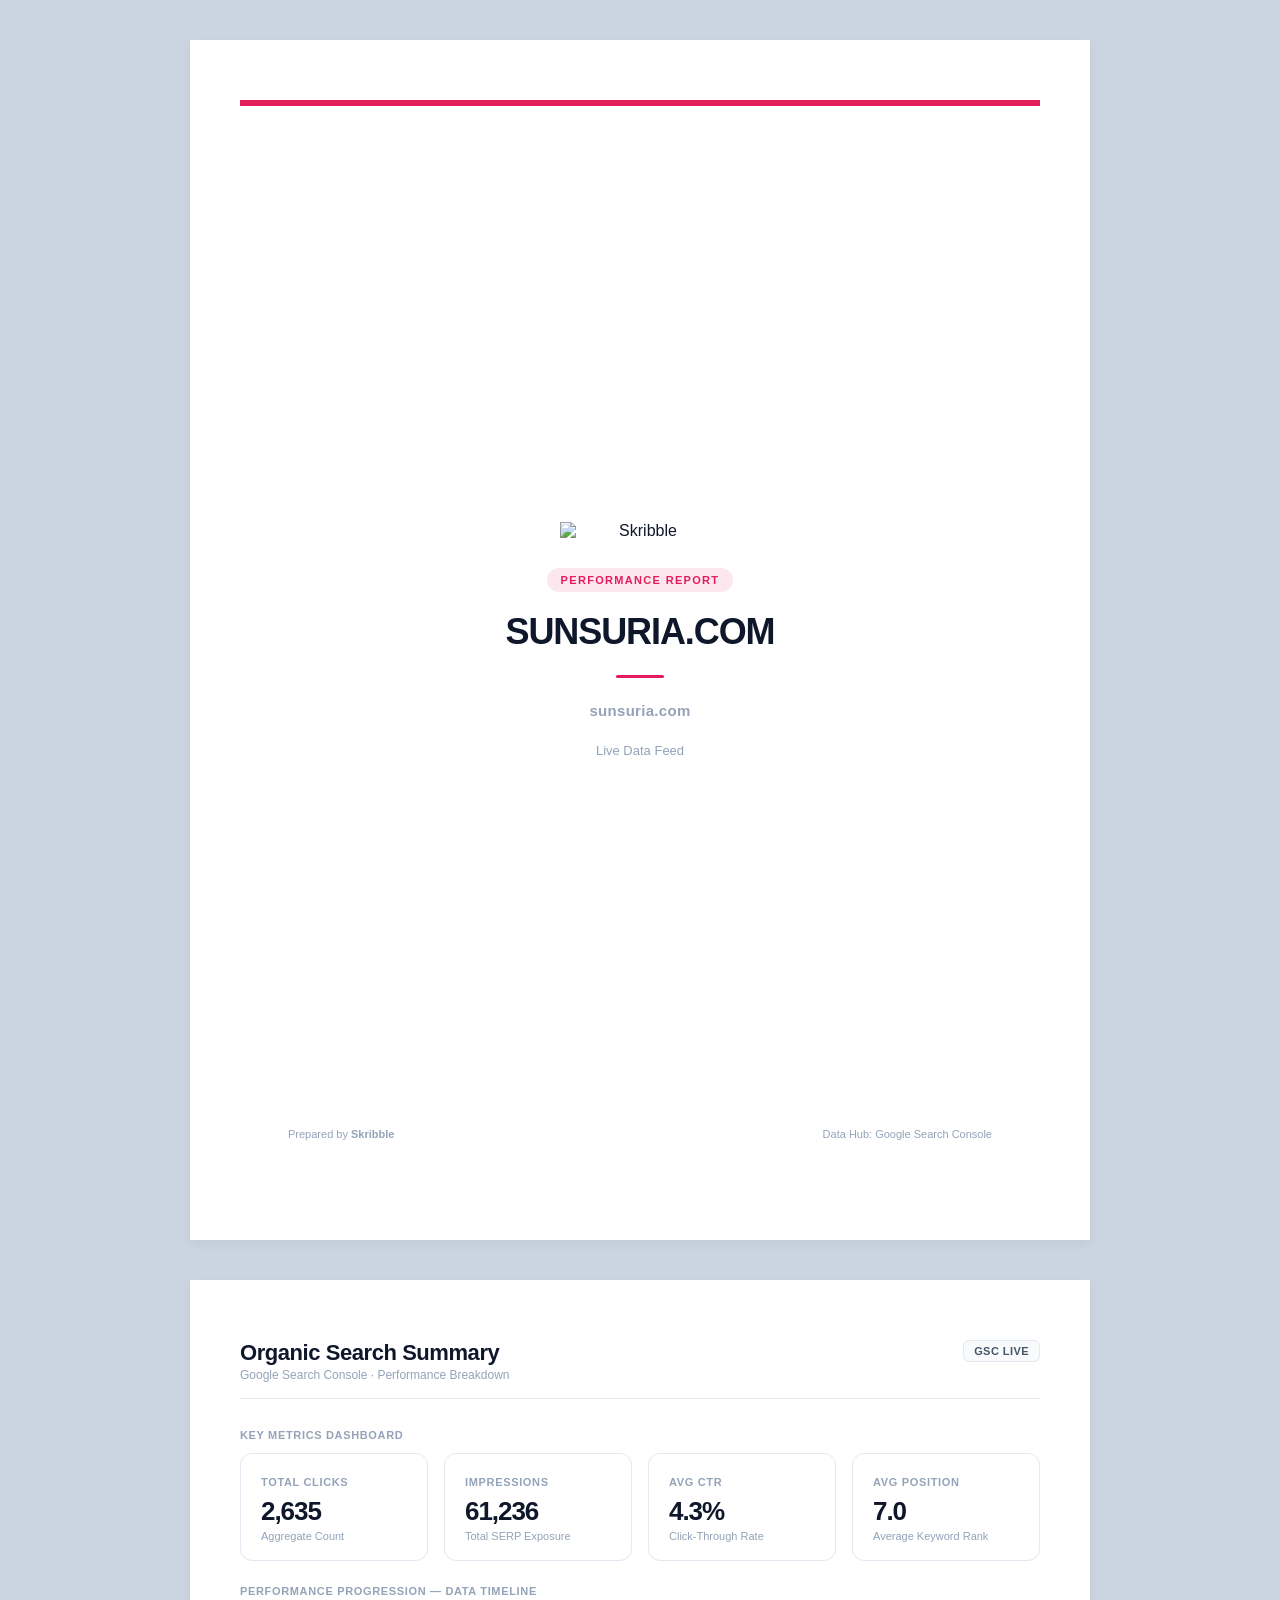
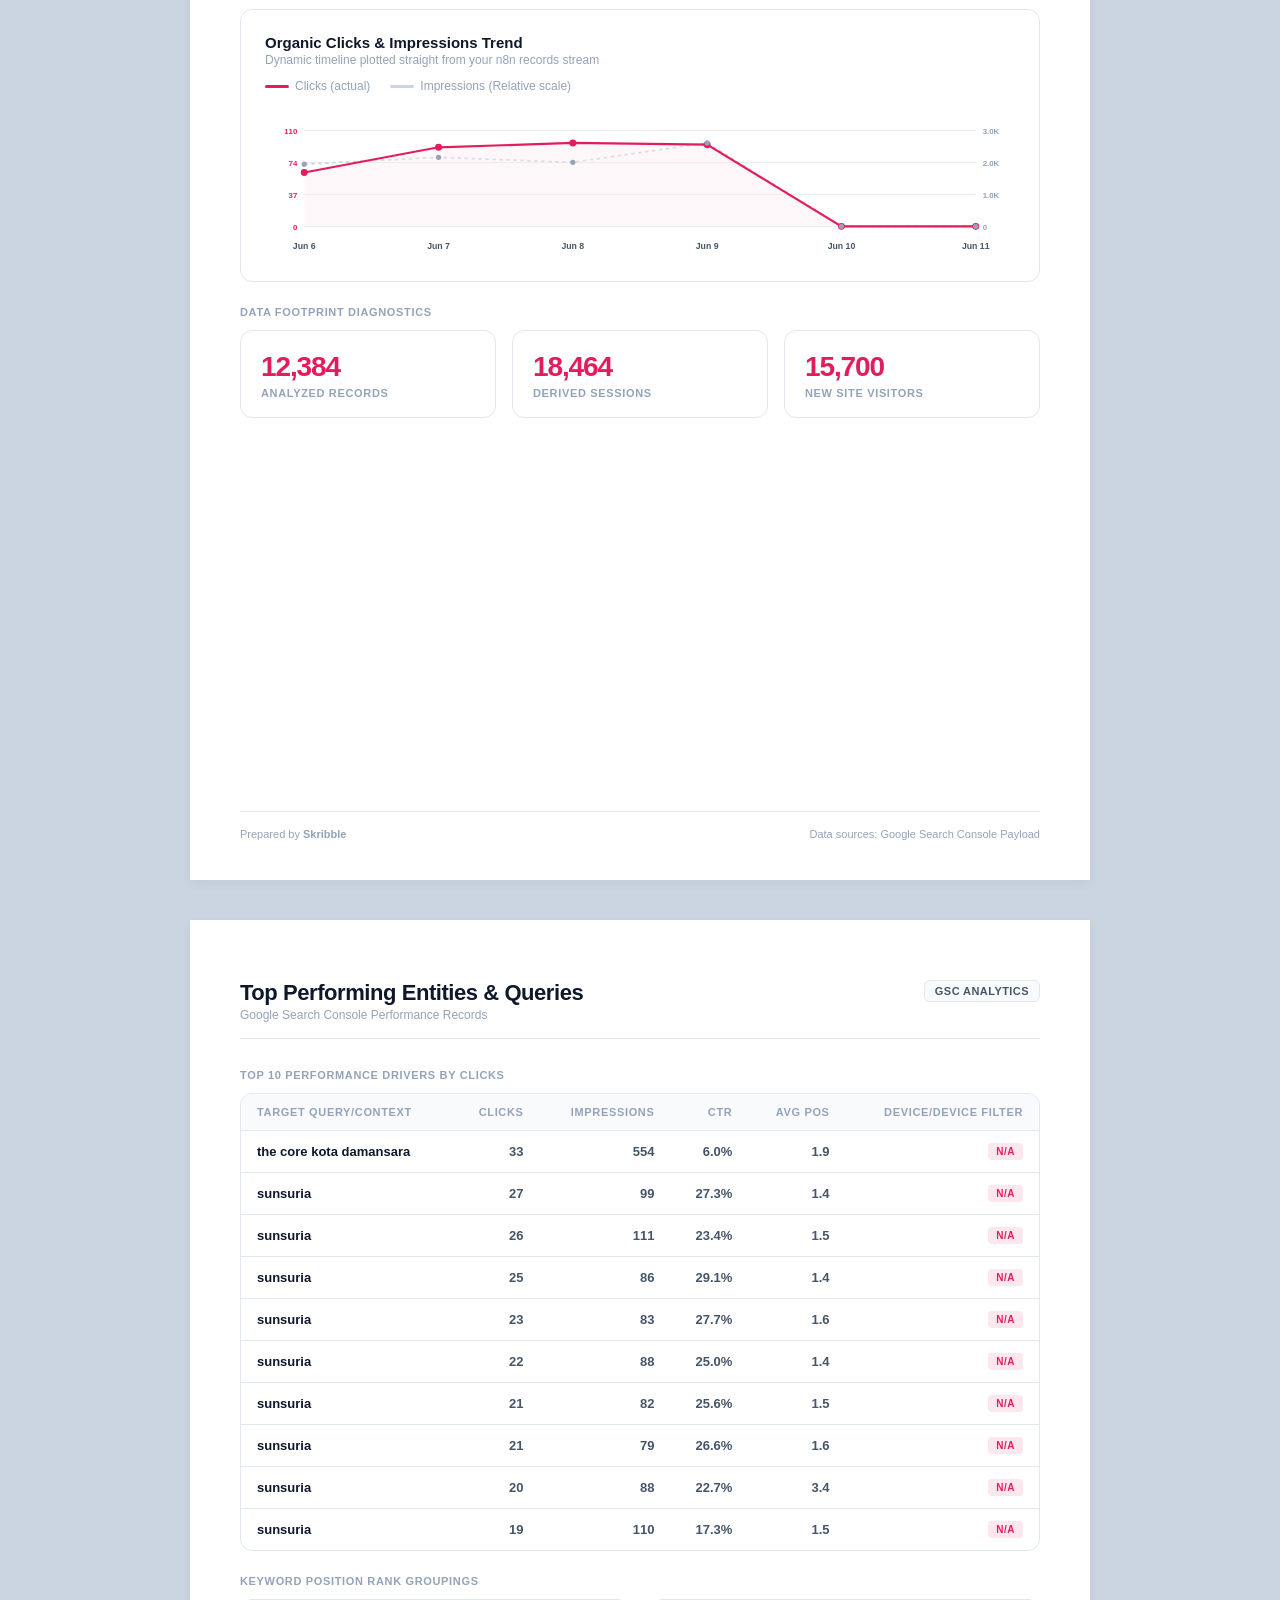
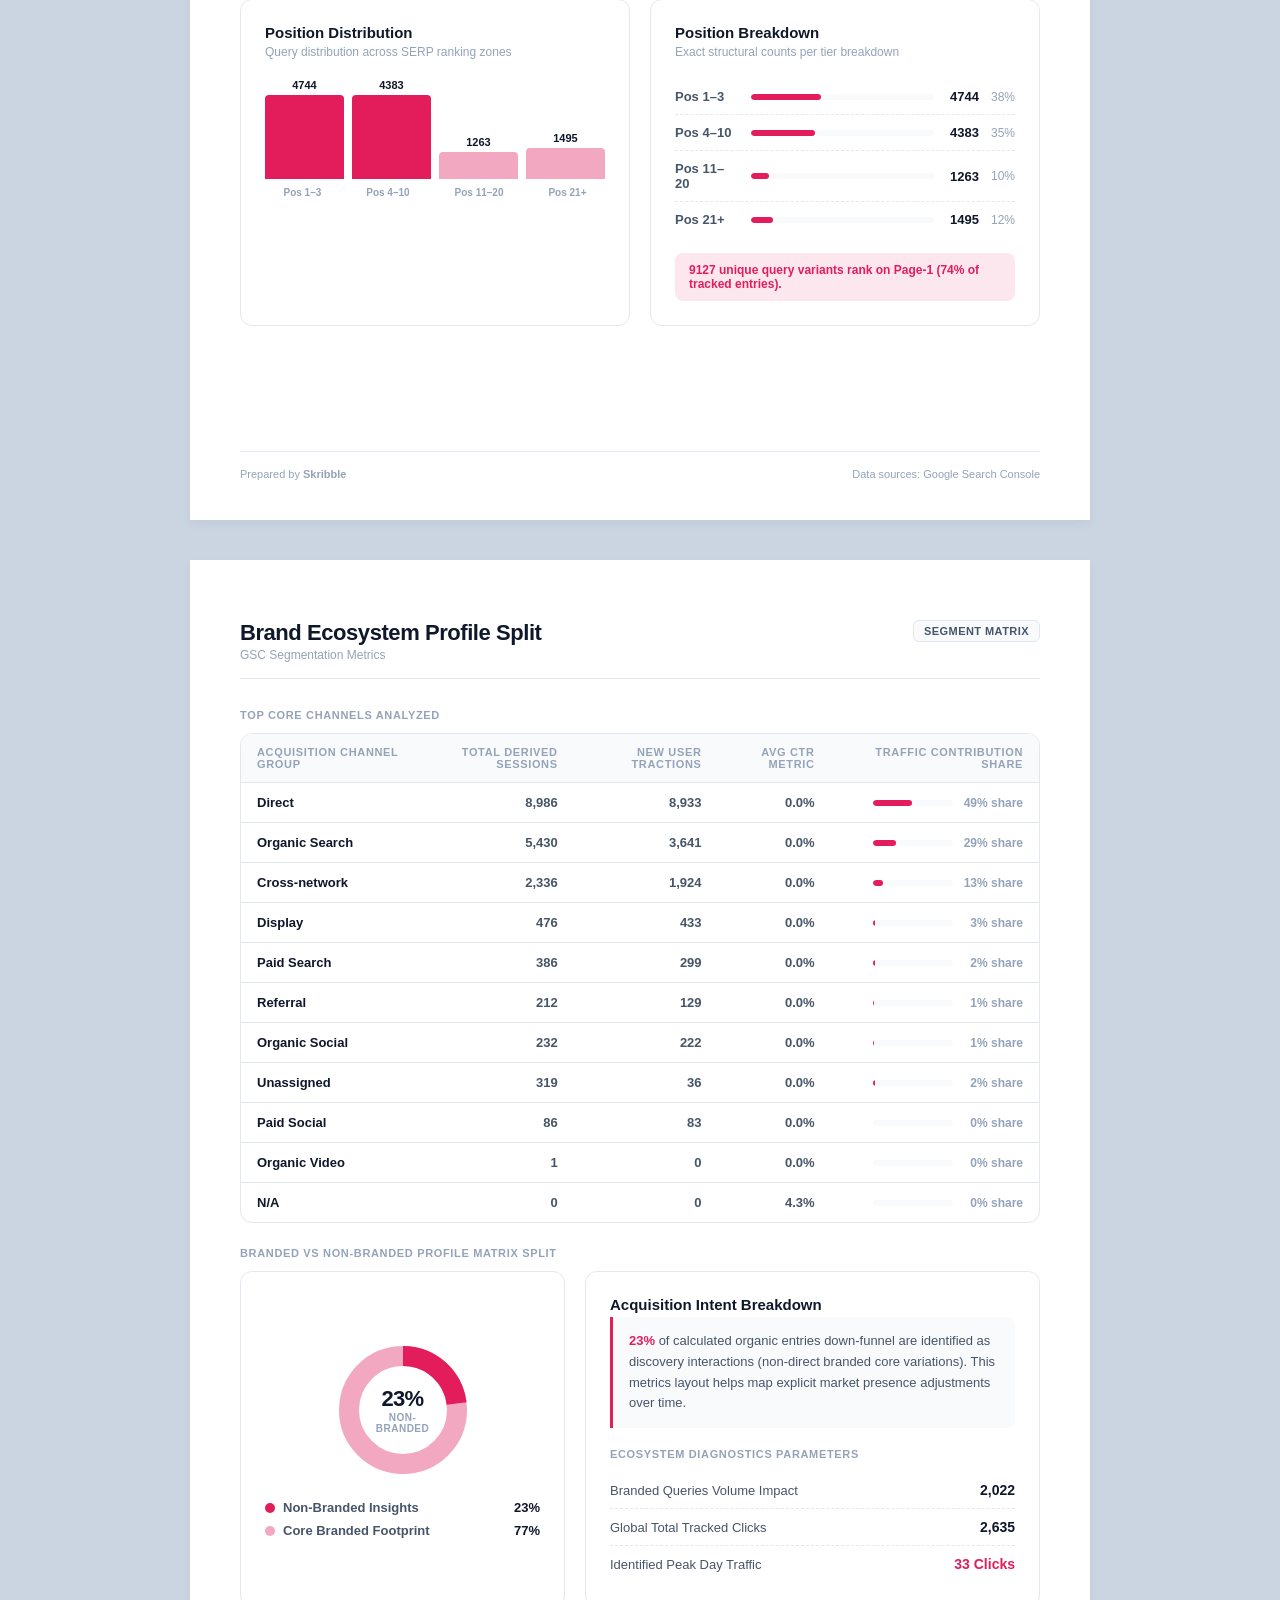
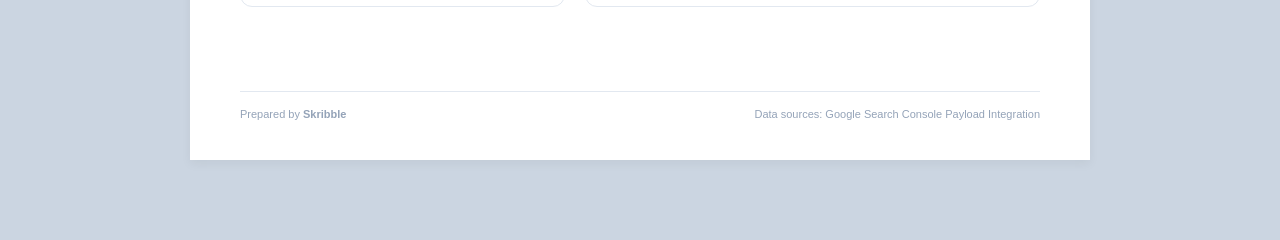
==== index.html @ aca3bcad "chore: rename report.html to index.html for clean URL routing" ====
<!DOCTYPE html>
<html lang="en">
<head>
  <meta charset="UTF-8">
  <meta name="viewport" content="width=device-width, initial-scale=1.0">
  <title>Monthly SEO Report</title>
  <link rel="stylesheet" href="./style.css">
</head>
<body>

  <div class="pdf-page">
    <div class="cover">
      <div class="cover-inner">
        <img src="https://skribble.me/imgs/skrible-logo.svg?v=163c7fda30f1" class="cover-logo" alt="Skribble">
        <div class="cover-eyebrow">Performance Report</div>
        <div class="cover-title" id="cover-client">LOADING...</div>
        <div class="cover-divider"></div>
        <div class="cover-domain" id="cover-domain">sunsuria.com</div>
        <div class="cover-period" id="cover-period">Live Data Feed</div>
      </div>
      <div class="cover-footer">
        <span>Prepared by <strong>Skribble</strong></span>
        <span>Data Hub: Google Search Console</span>
      </div>
    </div>
  </div>

  <div class="pdf-page report-page">
    <div class="page-header">
      <div class="page-header-left">
        <h2>Organic Search Summary</h2>
        <p>Google Search Console · Performance Breakdown</p>
      </div>
      <div class="page-header-right">
        <div class="source-badge">GSC Live</div>
      </div>
    </div>

    <div class="section-label">Key Metrics Dashboard</div>

    <div class="kpi-row">
      <div class="kpi-card">
        <div class="kpi-label">Total Clicks</div>
        <div class="kpi-val" id="kpi-clicks">0</div>
        <div class="kpi-sub">Aggregate Count</div>
      </div>
      <div class="kpi-card">
        <div class="kpi-label">Impressions</div>
        <div class="kpi-val" id="kpi-impressions">0</div>
        <div class="kpi-sub">Total SERP Exposure</div>
      </div>
      <div class="kpi-card">
        <div class="kpi-label">Avg CTR</div>
        <div class="kpi-val" id="kpi-ctr">0%</div>
        <div class="kpi-sub">Click-Through Rate</div>
      </div>
      <div class="kpi-card">
        <div class="kpi-label">Avg Position</div>
        <div class="kpi-val" id="kpi-pos">0</div>
        <div class="kpi-sub">Average Keyword Rank</div>
      </div>
    </div>

    <div class="section-label">Performance Progression — Data Timeline</div>
    <div class="chart-card">
      <div class="chart-card-header">
        <h3>Organic Clicks &amp; Impressions Trend</h3>
        <p>Dynamic timeline plotted straight from your n8n records stream</p>
        <div class="chart-legend">
          <div class="legend-item"><div class="legend-dot" style="background: var(--crimson);"></div>Clicks (actual)</div>
          <div class="legend-item"><div class="legend-dot" style="background: #cbd5e1;"></div>Impressions (Relative scale)</div>
        </div>
      </div>
      <svg id="trend-chart" class="svg-chart" viewBox="0 0 860 160" xmlns="http://www.w3.org/2000/svg"></svg>
    </div>

    <div class="section-label">Data Footprint Diagnostics</div>
    <div class="visibility-row">
      <div class="vis-card">
        <div class="vis-val" id="vis-keywords">0</div>
        <div class="vis-label">Analyzed Records</div>
      </div>
      <div class="vis-card">
        <div class="vis-val" id="vis-traffic">0</div>
        <div class="vis-label">Derived Sessions</div>
      </div>
      <div class="vis-card">
        <div class="vis-val" id="vis-value">0</div>
        <div class="vis-label">New Site Visitors</div>
      </div>
    </div>

    <div class="page-footer">
      <span>Prepared by <a href="#">Skribble</a></span>
      <span>Data sources: Google Search Console Payload</span>
    </div>
  </div>

  <div class="pdf-page report-page">
    <div class="page-header">
      <div class="page-header-left">
        <h2>Top Performing Entities &amp; Queries</h2>
        <p>Google Search Console Performance Records</p>
      </div>
      <div class="page-header-right">
        <div class="source-badge">GSC Analytics</div>
      </div>
    </div>

    <div class="section-label">Top 10 Performance Drivers by Clicks</div>
    <div class="kw-table-wrap">
      <table class="kw-table" id="kw-table">
        <thead>
          <tr>
            <th>Target Query/Context</th>
            <th>Clicks</th>
            <th>Impressions</th>
            <th>CTR</th>
            <th>Avg Pos</th>
            <th>Device/Device Filter</th>
          </tr>
        </thead>
        <tbody id="kw-tbody">
          </tbody>
      </table>
    </div>

    <div class="section-label">Keyword Position Rank Groupings</div>
    <div class="pos-grid">
      <div class="pos-chart-card">
        <h3>Position Distribution</h3>
        <p>Query distribution across SERP ranking zones</p>
        <div class="bar-chart" id="pos-bar-chart"></div>
        <div style="display: flex; gap: 8px; justify-content: space-around; font-size: 10px; color: var(--muted); font-weight: 600;">
          <span>Pos 1–3</span><span>Pos 4–10</span><span>Pos 11–20</span><span>Pos 21+</span>
        </div>
      </div>
      <div class="pos-chart-card">
        <h3>Position Breakdown</h3>
        <p>Exact structural counts per tier breakdown</p>
        <div class="breakdown-list" id="pos-breakdown"></div>
        <div class="top10-note" id="top10-note">0 queries ranking within active target buckets</div>
      </div>
    </div>

    <div class="page-footer">
      <span>Prepared by <a href="#">Skribble</a></span>
      <span>Data sources: Google Search Console</span>
    </div>
  </div>

  <div class="pdf-page report-page">
    <div class="page-header">
      <div class="page-header-left">
        <h2>Brand Ecosystem Profile Split</h2>
        <p>GSC Segmentation Metrics</p>
      </div>
      <div class="page-header-right">
        <div class="source-badge">Segment Matrix</div>
      </div>
    </div>

    <div class="section-label">Top Core Channels Analyzed</div>
    <div class="comp-table-wrap">
      <table class="comp-table" id="comp-table">
        <thead>
          <tr>
            <th>Acquisition Channel Group</th>
            <th>Total Derived Sessions</th>
            <th>New User Tractions</th>
            <th>Avg CTR Metric</th>
            <th style="text-align: right;">Traffic Contribution Share</th>
          </tr>
        </thead>
        <tbody id="comp-tbody">
          </tbody>
      </table>
    </div>

    <div class="section-label">Branded vs Non-Branded Profile Matrix Split</div>
    <div class="brand-grid">
      <div class="donut-card">
        <div class="donut-wrap">
          <svg viewBox="0 0 140 140" xmlns="http://www.w3.org/2000/svg" id="donut-svg"></svg>
          <div class="donut-center">
            <div class="donut-center-val" id="donut-nonbrand-pct">0%</div>
            <div class="donut-center-lbl">Non-Branded</div>
          </div>
        </div>
        <div class="donut-legend">
          <div class="dl-item">
            <div class="dl-dot" style="background: var(--crimson);"></div>
            <span class="dl-name">Non-Branded Insights</span>
            <span class="dl-pct" id="dl-nonbrand">0%</span>
          </div>
          <div class="dl-item">
            <div class="dl-dot" style="background: #f1a8c0;"></div>
            <span class="dl-name">Core Branded Footprint</span>
            <span class="dl-pct" id="dl-brand">0%</span>
          </div>
        </div>
      </div>

      <div class="brand-detail-card">
        <h3>Acquisition Intent Breakdown</h3>
        <div class="insight-box">
          <strong id="insight-pct">0%</strong> of calculated organic entries down-funnel are identified as discovery interactions (non-direct branded core variations). This metrics layout helps map explicit market presence adjustments over time.
        </div>
        <div class="section-label" style="margin-top: 0;">Ecosystem Diagnostics Parameters</div>
        <div class="brand-metric-list">
          <div class="bml-row">
            <span class="bml-label">Branded Queries Volume Impact</span>
            <span class="bml-val" id="branded-clicks">0</span>
          </div>
          <div class="bml-row">
            <span class="bml-label">Global Total Tracked Clicks</span>
            <span class="bml-val" id="total-organic">0</span>
          </div>
          <div class="bml-row">
            <span class="bml-label">Identified Peak Day Traffic</span>
            <span class="bml-val crimson" id="top-branded-query">0</span>
          </div>
        </div>
      </div>
    </div>

    <div class="page-footer">
      <span>Prepared by <a href="#">Skribble</a></span>
      <span>Data sources: Google Search Console Payload Integration</span>
    </div>
  </div>

  <script>
    async function initDashboard() {
    try {
        const response = await fetch(`./data.json?cachebust=${new Date().getTime()}`);
        if (!response.ok) throw new Error(`HTTP Error Status: ${response.status}`);
        
        const inputPayload = await response.json();
        const payload = Array.isArray(inputPayload) ? inputPayload[0].json : (inputPayload.json || inputPayload);

        function numFmt(n) {
        if (n === undefined || n === null || isNaN(n)) return "0";
        return Number(n).toLocaleString();
        }

        // 1. DATA MAPPING MAIN METRICS
        const clientName = (payload.metadata?.accounts_detected && payload.metadata.accounts_detected[0]) || 'Sunsuria';
        document.getElementById('cover-client').textContent = String(clientName).toUpperCase();

        document.getElementById('kpi-clicks').textContent = numFmt(payload.sums?.total_clicks);
        document.getElementById('kpi-impressions').textContent = numFmt(payload.sums?.total_impressions);
        document.getElementById('kpi-ctr').textContent = payload.sums?.average_global_ctr || "0%";
        document.getElementById('kpi-pos').textContent = payload.sums?.average_position ? Number(payload.sums.average_position).toFixed(1) : "0.0";

        document.getElementById('vis-keywords').textContent = numFmt(payload.metadata?.total_records_analyzed);
        document.getElementById('vis-traffic').textContent = numFmt(payload.sums?.total_sessions);
        document.getElementById('vis-value').textContent = numFmt(payload.sums?.total_newusers);

        // 2. POPULATE PAGE 3 SEARCH INTENT ENTITIES
        const records = Array.isArray(payload.records) ? payload.records : [];
        const kwTbody = document.getElementById('kw-tbody');
        kwTbody.innerHTML = '';

        const topRecords = [...records].sort((a, b) => (b.clicks || 0) - (a.clicks || 0)).slice(0, 10);

        if (topRecords.length === 0) {
        kwTbody.innerHTML = `<tr><td colspan="6" style="text-align:center; padding:40px; color:var(--muted); font-weight:600;">No raw execution records found in your stream pipeline.</td></tr>`;
        } else {
        topRecords.forEach(r => {
            let displayCtr = "0%";
            if (typeof r.ctr === 'number') {
            displayCtr = r.ctr < 1 ? (r.ctr * 100).toFixed(1) + '%' : Number(r.ctr).toFixed(1) + '%';
            } else if (r.ctr) {
            displayCtr = r.ctr;
            }

            kwTbody.innerHTML += `
            <tr>
                <td class="kw-name">${r.query || 'N/A'}</td>
                <td>${numFmt(r.clicks)}</td>
                <td>${numFmt(r.impressions)}</td>
                <td>${displayCtr}</td>
                <td>${r.position ? Number(r.position).toFixed(1) : '0.0'}</td>
                <td><span class="type-badge">${r.device_category || 'Global'}</span></td>
            </tr>`;
        });
        }

        // 3. DYNAMIC DISTRIBUTION GROUPS
        let p1_3 = 0, p4_10 = 0, p11_20 = 0, p21_plus = 0;
        records.forEach(r => {
        const pos = Number(r.position || 0);
        if (pos >= 1 && pos <= 3) p1_3++;
        else if (pos > 3 && pos <= 10) p4_10++;
        else if (pos > 10 && pos <= 20) p11_20++;
        else if (pos > 20) p21_plus++;
        });

        const distArray = [
        { range: '1–3', count: p1_3 },
        { range: '4–10', count: p4_10 },
        { range: '11–20', count: p11_20 },
        { range: '21+', count: p21_plus }
        ];
        const maxTierCount = Math.max(p1_3, p4_10, p11_20, p21_plus, 1);

        const barChartEl = document.getElementById('pos-bar-chart');
        barChartEl.innerHTML = '';
        distArray.forEach((tier, index) => {
        const heightPercentage = (tier.count / maxTierCount) * 100;
        barChartEl.innerHTML += `
            <div class="bar-col">
            <div class="bar-num">${tier.count}</div>
            <div class="bar-fill ${index > 1 ? 'dim' : ''}" style="height:${heightPercentage}%;"></div>
            </div>`;
        });

        const breakdownEl = document.getElementById('pos-breakdown');
        breakdownEl.innerHTML = '';
        const globalTotalRanked = records.length || 1;
        distArray.forEach(tier => {
        const percentage = Math.round((tier.count / globalTotalRanked) * 100);
        breakdownEl.innerHTML += `
            <div class="bd-row">
            <span class="bd-range">Pos ${tier.range}</span>
            <div class="bd-bar-wrap"><div class="bd-bar-fill" style="width:${percentage}%;"></div></div>
            <span class="bd-count">${tier.count}</span>
            <span class="bd-pct">${percentage}%</span>
            </div>`;
        });

        const absoluteTop10 = p1_3 + p4_10;
        const absoluteTop10Pct = Math.round((absoluteTop10 / globalTotalRanked) * 100);
        document.getElementById('top10-note').textContent = `${absoluteTop10} unique query variants rank on Page-1 (${absoluteTop10Pct}% of tracked entries).`;

        // 4. CHANNELS DISTRIBUTION INTENT ACQUISITION
        const channelData = {};
        let totalBrandedClicks = 0;

        records.forEach(r => {
        const ch = r.channel_group || 'Organic Search';
        if (!channelData[ch]) {
            channelData[ch] = { sessions: 0, newUsers: 0, totalImpressions: 0, totalClicks: 0 };
        }
        channelData[ch].sessions += Number(r.sessions || 0);
        channelData[ch].newUsers += Number(r.new_users || 0);
        channelData[ch].totalImpressions += Number(r.impressions || 0);
        channelData[ch].totalClicks += Number(r.clicks || 0);

        const normalizedQuery = String(r.query || '').toLowerCase();
        if (normalizedQuery.includes('sunsuria') || normalizedQuery.includes('sunsu')) {
            totalBrandedClicks += Number(r.clicks || 0);
        }
        });

        const compTbody = document.getElementById('comp-tbody');
        compTbody.innerHTML = '';
        const totalCalculatedSessions = Object.values(channelData).reduce((sum, item) => sum + item.sessions, 0) || 1;

        Object.keys(channelData).forEach(key => {
        const channel = channelData[key];
        const contributionShare = Math.round((channel.sessions / totalCalculatedSessions) * 100);
        const computedCtr = channel.totalImpressions > 0 ? ((channel.totalClicks / channel.totalImpressions) * 100).toFixed(1) + '%' : '0.0%';
        
        compTbody.innerHTML += `
            <tr>
            <td class="domain">${key}</td>
            <td>${numFmt(channel.sessions)}</td>
            <td>${numFmt(channel.newUsers)}</td>
            <td>${computedCtr}</td>
            <td class="overlap-td">
                <div class="overlap-bar-wrap">
                <div class="overlap-bar-bg"><div class="overlap-bar-fill" style="width:${contributionShare}%;"></div></div>
                <span class="overlap-pct">${contributionShare}% share</span>
                </div>
            </td>
            </tr>`;
        });

        // 5. VECTOR DONUT ENGINE
        const clicksVal = Number(payload.sums?.total_clicks || 0);
        const globalTotalClicks = payload.sums?.total_clicks || clicksVal || 1;
        const brandPct = Math.min(Math.round((totalBrandedClicks / globalTotalClicks) * 100), 100);
        const nonBrandPct = 100 - brandPct;

        const circumference = 2 * Math.PI * 54;
        const nonBrandDashOffset = (nonBrandPct / 100) * circumference;
        const targetCircumferenceOffset = circumference - nonBrandDashOffset;

        document.getElementById('donut-svg').innerHTML = `
        <circle cx="70" cy="70" r="54" fill="none" stroke="#f1a8c0" stroke-width="20"/>
        <circle cx="70" cy="70" r="54" fill="none" stroke="var(--crimson)" stroke-width="20"
            stroke-dasharray="${circumference.toFixed(2)}" stroke-dashoffset="${targetCircumferenceOffset.toFixed(2)}"
            transform="rotate(-90 70 70)"/>
        `;

        document.getElementById('donut-nonbrand-pct').textContent = nonBrandPct + '%';
        document.getElementById('dl-nonbrand').textContent = nonBrandPct + '%';
        document.getElementById('dl-brand').textContent = brandPct + '%';
        document.getElementById('insight-pct').textContent = nonBrandPct + '%';
        
        document.getElementById('branded-clicks').textContent = numFmt(totalBrandedClicks);
        document.getElementById('total-organic').textContent = numFmt(globalTotalClicks);
        document.getElementById('top-branded-query').textContent = numFmt(payload.peaks?.highest_clicks_single_day || 0) + " Clicks";

        // 6. FIX: DYNAMIC DATE-AGGREGATED HISTORICAL TREND ENGINE
        (function generateTrendPlot() {
        const svgPlot = document.getElementById('trend-chart');
        if (records.length === 0) {
            svgPlot.innerHTML = `<text x="430" y="80" text-anchor="middle" fill="#94a3b8" font-size="14">No timeline records found in current payload.</text>`;
            return;
        }

        // Group daily row entries by distinct date stamps to calculate historical curves correctly
        const dateMap = {};
        records.forEach(r => {
            const d = r.date || "N/A";
            if (!dateMap[d]) {
            dateMap[d] = { date: d, clicks: 0, impressions: 0 };
            }
            dateMap[d].clicks += Number(r.clicks || 0);
            dateMap[d].impressions += Number(r.impressions || 0);
        });

        // Sort chronological values ascending and grab up to the last 6 tracking points
        const timelineData = Object.values(dateMap)
            .sort((a, b) => new Date(a.date) - new Date(b.date))
            .slice(-6);

        const length = timelineData.length;
        const maxClicks = Math.max(...timelineData.map(t => t.clicks), 1);
        const maxImpressions = Math.max(...timelineData.map(t => t.impressions), 1);

        const width = 860, height = 160, padding = { top: 20, right: 45, bottom: 30, left: 45 };
        const innerW = width - padding.left - padding.right;
        const innerH = height - padding.top - padding.bottom;

        const calcX = (index) => padding.left + (index / (length - 1 || 1)) * innerW;
        
        // Dual-Axis scaling: Clicks map to the left axis, Impressions map to the right axis
        const calcYClicks = (val) => padding.top + innerH - (val / (maxClicks * 1.15 || 1)) * innerH;
        const calcYImpressions = (val) => padding.top + innerH - (val / (maxImpressions * 1.15 || 1)) * innerH;

        let svgConstructHtml = '';

        // Render clean horizontal background grid lines
        for (let i = 0; i <= 3; i++) {
            const factor = i / 3;
            const currentY = padding.top + innerH - (factor * innerH);
            svgConstructHtml += `<line x1="${padding.left}" x2="${width - padding.right}" y1="${currentY}" y2="${currentY}" stroke="#e2e8f0" stroke-width="1"/>`;
            
            // Left grid tick labels (Clicks)
            const leftVal = Math.round(maxClicks * 1.15 * factor);
            const leftLbl = leftVal >= 1000 ? (leftVal/1000).toFixed(1) + 'K' : leftVal;
            svgConstructHtml += `<text x="${padding.left - 8}" y="${currentY + 4}" font-size="9" fill="#e31d5c" font-weight="600" text-anchor="end" font-family="sans-serif">${leftLbl}</text>`;
            
            // Right grid tick labels (Impressions)
            const rightVal = Math.round(maxImpressions * 1.15 * factor);
            const rightLbl = rightVal >= 1000 ? (rightVal/1000).toFixed(1) + 'K' : rightVal;
            svgConstructHtml += `<text x="${width - padding.right + 8}" y="${currentY + 4}" font-size="9" fill="#94a3b8" font-weight="600" text-anchor="start" font-family="sans-serif">${rightLbl}</text>`;
        }

        // Generate visual paths
        let impressionsPathStr = timelineData.map((d, i) => `${i === 0 ? 'M' : 'L'}${calcX(i)},${calcYImpressions(d.impressions)}`).join(' ');
        svgConstructHtml += `<path d="${impressionsPathStr}" fill="none" stroke="#cbd5e1" stroke-width="2" stroke-dasharray="4,4" />`;

        let clickAreaPathStr = timelineData.map((d, i) => `${i === 0 ? 'M' : 'L'}${calcX(i)},${calcYClicks(d.clicks)}`).join(' ');
        clickAreaPathStr += ` L${calcX(length - 1)},${padding.top + innerH} L${calcX(0)},${padding.top + innerH} Z`;
        svgConstructHtml += `<path d="${clickAreaPathStr}" fill="#fce7ef" opacity="0.35" />`;

        let clickLinePathStr = timelineData.map((d, i) => `${i === 0 ? 'M' : 'L'}${calcX(i)},${calcYClicks(d.clicks)}`).join(' ');
        svgConstructHtml += `<path d="${clickLinePathStr}" fill="none" stroke="#e31d5c" stroke-width="2.5" />`;

        // Plot the data point node rings and structural date axis labels
        timelineData.forEach((d, i) => {
            const cx = calcX(i);
            const cyClick = calcYClicks(d.clicks);
            const cyImp = calcYImpressions(d.impressions);

            svgConstructHtml += `<circle cx="${cx}" cy="${cyClick}" r="4" fill="#e31d5c" />`;
            svgConstructHtml += `<circle cx="${cx}" cy="${cyImp}" r="3" fill="#94a3b8" />`;
            
            // Format date string to display neatly as "MM-DD"
            let cleanDate = d.date;
            if (d.date !== "N/A") {
            const dateObj = new Date(d.date);
            if (!isNaN(dateObj)) {
                cleanDate = dateObj.toLocaleDateString('en-US', { month: 'short', day: 'numeric', timeZone: 'UTC' });
            }
            }
            svgConstructHtml += `<text x="${cx}" y="${height - 4}" font-size="10" fill="#475569" font-weight="600" text-anchor="middle" font-family="sans-serif">${cleanDate}</text>`;
        });

        svgPlot.innerHTML = svgConstructHtml;
        })();

    } catch (err) {
        console.error("Dashboard initialization failed:", err);
    }
    }

    window.addEventListener('DOMContentLoaded', initDashboard);
    </script>
</body>
</html>
---- style.css ----
:root {
  --white: #ffffff;
  --border: #e2e8f0;
  --surface: #f8fafc;
  --muted: #94a3b8;
  --ink: #0f172a;
  --slate: #475569;
  --crimson: #e31d5c;
  --crimson-light: #fce7ef;
}

* { 
  box-sizing: border-box; 
  margin: 0; 
  padding: 0; 
}

body { 
  font-family: 'Inter', sans-serif; 
  background: #cbd5e1; 
  color: var(--ink); 
  padding: 40px 0; 
}

.pdf-page {
  background: var(--white);
  width: 900px;
  height: 1200px;
  margin: 0 auto 40px;
  position: relative;
  padding: 60px 50px;
  box-shadow: 0 4px 10px rgba(0,0,0,0.05);
}

/* Cover Page Layout Architecture */
.cover {
  background: var(--white);
  display: flex;
  flex-direction: column;
  align-items: center;
  justify-content: center;
  min-height: 100%;
  padding: 60px 40px;
  text-align: center;
  position: relative;
}

.cover::before {
  content: '';
  position: absolute;
  top: 0; 
  left: 0; 
  right: 0;
  height: 6px;
  background: var(--crimson);
}

.cover-inner {
  display: flex;
  flex-direction: column;
  align-items: center;
  gap: 20px;
  max-width: 480px;
}

.cover-logo {
  width: 160px;
  height: auto;
  margin-bottom: 8px;
}

.cover-eyebrow {
  font-size: 11px;
  font-weight: 700;
  letter-spacing: 0.12em;
  text-transform: uppercase;
  color: var(--crimson);
  background: var(--crimson-light);
  padding: 6px 14px;
  border-radius: 20px;
}

.cover-title {
  font-size: 36px;
  font-weight: 900;
  color: var(--ink);
  letter-spacing: -0.03em;
  line-height: 1.1;
}

.cover-domain {
  font-size: 15px;
  font-weight: 600;
  color: var(--muted);
  letter-spacing: 0.02em;
}

.cover-period {
  font-size: 13px;
  color: var(--muted);
  margin-top: 4px;
}

.cover-divider {
  width: 48px;
  height: 3px;
  background: var(--crimson);
  border-radius: 2px;
  margin: 4px 0;
}

.cover-footer {
  position: absolute;
  bottom: 40px;
  left: 0; 
  right: 0;
  display: flex;
  justify-content: space-between;
  padding: 0 48px;
  font-size: 11px;
  color: var(--muted);
  font-weight: 500;
}

/* Base Report Inner Blocks */
.page-header { 
  display: flex; 
  justify-content: space-between; 
  align-items: flex-start; 
  border-bottom: 1px solid var(--border); 
  padding-bottom: 16px; 
  margin-bottom: 30px; 
}

.page-header h2 { 
  font-size: 22px; 
  font-weight: 800; 
  letter-spacing: -0.02em; 
}

.page-header p { 
  font-size: 12px; 
  color: var(--muted); 
  margin-top: 2px; 
}

.source-badge { 
  background: var(--surface); 
  border: 1px solid var(--border); 
  padding: 4px 10px; 
  border-radius: 6px; 
  font-size: 11px; 
  font-weight: 700; 
  color: var(--slate); 
  text-transform: uppercase; 
  letter-spacing: 0.04em; 
}

.section-label { 
  font-size: 11px; 
  font-weight: 700; 
  text-transform: uppercase; 
  letter-spacing: 0.06em; 
  color: var(--muted); 
  margin: 24px 0 12px; 
}

.page-footer { 
  position: absolute; 
  bottom: 40px; 
  left: 50px; 
  right: 50px; 
  display: flex; 
  justify-content: space-between; 
  font-size: 11px; 
  color: var(--muted); 
  border-top: 1px solid var(--border); 
  padding-top: 16px; 
}

.page-footer a { 
  color: inherit; 
  text-decoration: none; 
  font-weight: 600; 
}

/* KPI Dashboard Cards */
.kpi-row { 
  display: grid; 
  grid-template-columns: repeat(4, 1fr); 
  gap: 16px; 
  margin-bottom: 24px; 
}

.kpi-card { 
  background: var(--white); 
  border: 1px solid var(--border); 
  border-radius: 12px; 
  padding: 22px 20px 18px; 
}

.kpi-val { 
  font-size: 26px; 
  font-weight: 900; 
  color: var(--ink); 
  letter-spacing: -0.04em; 
  line-height: 1; 
  margin-bottom: 6px; 
}

.kpi-label { 
  font-size: 11px; 
  font-weight: 700; 
  text-transform: uppercase; 
  letter-spacing: 0.06em; 
  color: var(--muted); 
  margin-bottom: 10px; 
}

.kpi-sub { font-size: 11px; color: var(--muted); margin-top: 2px; }

/* Charts Layout Containers */
.chart-card { 
  background: var(--white); 
  border: 1px solid var(--border); 
  border-radius: 12px; 
  padding: 24px; 
  margin-bottom: 24px; 
}

.chart-card-header { margin-bottom: 20px; }
.chart-card-header h3 { font-size: 15px; font-weight: 700; color: var(--ink); }
.chart-card-header p { font-size: 12px; color: var(--muted); margin-top: 2px; }

.chart-legend { 
  display: flex; 
  gap: 20px; 
  margin-top: 12px; 
}

.legend-item { 
  display: flex; 
  align-items: center; 
  gap: 6px; 
  font-size: 12px; 
  color: var(--muted); 
}

.legend-dot { 
  width: 24px; 
  height: 3px; 
  border-radius: 2px; 
}

/* Visibility framework cards */
.visibility-row { 
  display: grid; 
  grid-template-columns: repeat(3, 1fr); 
  gap: 16px; 
}

.vis-card { 
  background: var(--white); 
  border: 1px solid var(--border); 
  border-radius: 12px; 
  padding: 22px 20px 18px; 
  text-align: left; 
}

.vis-val { 
  font-size: 28px; 
  font-weight: 900; 
  letter-spacing: -0.04em; 
  color: var(--crimson); 
  line-height: 1; 
  margin-bottom: 6px; 
}

.vis-label { 
  font-size: 11px; 
  font-weight: 700; 
  text-transform: uppercase; 
  letter-spacing: 0.06em; 
  color: var(--muted); 
}

/* Tables Framework Layout */
.kw-table-wrap { 
  background: var(--white); 
  border: 1px solid var(--border); 
  border-radius: 12px; 
  overflow: hidden; 
  margin-bottom: 24px; 
}

.kw-table { 
  width: 100%; 
  border-collapse: collapse; 
  font-size: 13px; 
}

.kw-table thead tr { 
  background: var(--surface); 
  border-bottom: 1px solid var(--border); 
}

.kw-table th { 
  padding: 12px 16px; 
  text-align: left; 
  font-size: 11px; 
  font-weight: 700; 
  text-transform: uppercase; 
  letter-spacing: 0.06em; 
  color: var(--muted); 
}

.kw-table th:not(:first-child) { text-align: right; }

.kw-table td { 
  padding: 12px 16px; 
  color: var(--slate); 
  font-weight: 500; 
  border-bottom: 1px solid var(--border); 
}

.kw-table tr:last-child td { border-bottom: none; }
.kw-table td:not(:first-child) { text-align: right; font-weight: 600; }

.kw-table td.kw-name { 
  font-weight: 700; 
  color: var(--ink); 
  max-width: 280px; 
  overflow: hidden; 
  text-overflow: ellipsis; 
  white-space: nowrap; 
}

.type-badge { 
  display: inline-block; 
  font-size: 10px; 
  font-weight: 700; 
  letter-spacing: 0.05em; 
  text-transform: uppercase; 
  padding: 3px 8px; 
  border-radius: 4px; 
  background: var(--crimson-light); 
  color: var(--crimson); 
}

/* Position chart blocks */
.pos-grid { 
  display: grid; 
  grid-template-columns: 1fr 1fr; 
  gap: 20px; 
}

.pos-chart-card { 
  background: var(--white); 
  border: 1px solid var(--border); 
  border-radius: 12px; 
  padding: 24px; 
}

.pos-chart-card h3 { 
  font-size: 15px; 
  font-weight: 700; 
  color: var(--ink); 
  margin-bottom: 4px; 
}

.pos-chart-card p { 
  font-size: 12px; 
  color: var(--muted); 
  margin-bottom: 20px; 
}

.bar-chart { 
  display: flex; 
  align-items: flex-end; 
  gap: 8px; 
  height: 100px; 
  margin-bottom: 8px; 
}

.bar-col { 
  flex: 1; 
  display: flex; 
  flex-direction: column; 
  align-items: center; 
  gap: 4px; 
  height: 100%; 
  justify-content: flex-end; 
}

.bar-fill { 
  width: 100%; 
  border-radius: 4px 4px 0 0; 
  background: var(--crimson); 
  min-height: 4px; 
  transition: height 0.3s; 
}

.bar-fill.dim { background: #f1a8c0; }
.bar-num { font-size: 11px; font-weight: 700; color: var(--ink); }

/* Row item lines */
.breakdown-list { 
  display: flex; 
  flex-direction: column; 
  gap: 0; 
}

.bd-row { 
  display: flex; 
  align-items: center; 
  justify-content: space-between; 
  padding: 10px 0; 
  border-bottom: 1px dashed var(--border); 
}

.bd-row:last-child { border-bottom: none; }

.bd-range { 
  font-size: 13px; 
  font-weight: 600; 
  color: var(--slate); 
  width: 60px; 
}

.bd-bar-wrap { 
  flex: 1; 
  margin: 0 16px; 
  background: var(--surface); 
  border-radius: 4px; 
  height: 6px; 
  overflow: hidden; 
}

.bd-bar-fill { 
  height: 100%; 
  border-radius: 4px; 
  background: var(--crimson); 
}

.bd-count { 
  font-size: 13px; 
  font-weight: 800; 
  color: var(--ink); 
  min-width: 28px; 
  text-align: right; 
}

.bd-pct { 
  font-size: 12px; 
  color: var(--muted); 
  min-width: 36px; 
  text-align: right; 
}

.top10-note { 
  margin-top: 16px; 
  padding: 10px 14px; 
  background: var(--crimson-light); 
  border-radius: 8px; 
  font-size: 12px; 
  font-weight: 600; 
  color: var(--crimson); 
}

/* Competitor channel wrappers */
.comp-table-wrap { 
  background: var(--white); 
  border: 1px solid var(--border); 
  border-radius: 12px; 
  overflow: hidden; 
  margin-bottom: 24px; 
}

.comp-table { 
  width: 100%; 
  border-collapse: collapse; 
  font-size: 13px; 
}

.comp-table thead tr { 
  background: var(--surface); 
  border-bottom: 1px solid var(--border); 
}

.comp-table th { 
  padding: 12px 16px; 
  font-size: 11px; 
  font-weight: 700; 
  text-transform: uppercase; 
  letter-spacing: 0.06em; 
  color: var(--muted); 
  text-align: left; 
}

.comp-table th:not(:first-child) { text-align: right; }

.comp-table td { 
  padding: 12px 16px; 
  border-bottom: 1px solid var(--border); 
  color: var(--slate); 
  font-weight: 600; 
}

.comp-table tr:last-child td { border-bottom: none; }
.comp-table td.domain { font-weight: 700; color: var(--ink); }
.comp-table td:not(:first-child):not(.overlap-td) { text-align: right; }

.overlap-bar-wrap { 
  display: flex; 
  align-items: center; 
  gap: 10px; 
  justify-content: flex-end; 
}

.overlap-bar-bg { 
  width: 80px; 
  height: 6px; 
  background: var(--surface); 
  border-radius: 4px; 
  overflow: hidden; 
}

.overlap-bar-fill { 
  height: 100%; 
  border-radius: 4px; 
  background: var(--crimson); 
}

.overlap-pct { 
  font-size: 12px; 
  font-weight: 700; 
  color: var(--muted); 
  min-width: 60px; 
  text-align: right; 
}

/* Brand Grid Splitting Modules */
.brand-grid { 
  display: grid; 
  grid-template-columns: 1fr 1.4fr; 
  gap: 20px; 
}

.donut-card { 
  background: var(--white); 
  border: 1px solid var(--border); 
  border-radius: 12px; 
  padding: 24px; 
  display: flex; 
  flex-direction: column; 
  align-items: center; 
  justify-content: center; 
  gap: 20px; 
}

.donut-wrap { 
  position: relative; 
  width: 140px; 
  height: 140px; 
}

.donut-wrap svg { 
  width: 140px; 
  height: 140px; 
}

.donut-center { 
  position: absolute; 
  top: 50%; 
  left: 50%; 
  transform: translate(-50%, -50%); 
  text-align: center; 
}

.donut-center-val { 
  font-size: 22px; 
  font-weight: 900; 
  color: var(--ink); 
  letter-spacing: -0.03em; 
}

.donut-center-lbl { 
  font-size: 10px; 
  font-weight: 700; 
  text-transform: uppercase; 
  letter-spacing: 0.05em; 
  color: var(--muted); 
}

.donut-legend { 
  display: flex; 
  flex-direction: column; 
  gap: 8px; 
  width: 100%; 
}

.dl-item { 
  display: flex; 
  align-items: center; 
  gap: 8px; 
  font-size: 13px; 
}

.dl-dot { 
  width: 10px; 
  height: 10px; 
  border-radius: 50%; 
  flex-shrink: 0; 
}

.dl-name { 
  color: var(--slate); 
  font-weight: 600; 
  flex: 1; 
}

.dl-pct { 
  font-weight: 800; 
  color: var(--ink); 
}

.brand-detail-card { 
  background: var(--white); 
  border: 1px solid var(--border); 
  border-radius: 12px; 
  padding: 24px; 
}

.brand-detail-card h3 { 
  font-size: 15px; 
  font-weight: 700; 
  color: var(--ink); 
  margin-bottom: 4px; 
}

.brand-detail-card .sub { 
  font-size: 12px; 
  color: var(--muted); 
  margin-bottom: 20px; 
}

.insight-box { 
  background: var(--surface); 
  border-left: 3px solid var(--crimson); 
  border-radius: 0 8px 8px 0; 
  padding: 14px 16px; 
  font-size: 13px; 
  color: var(--slate); 
  line-height: 1.6; 
  margin-bottom: 20px; 
}

.insight-box strong { color: var(--crimson); }

.brand-metric-list { 
  display: flex; 
  flex-direction: column; 
  gap: 0; 
}

.bml-row { 
  display: flex; 
  justify-content: space-between; 
  align-items: center; 
  padding: 10px 0; 
  border-bottom: 1px dashed var(--border); 
}

.bml-row:last-child { border-bottom: none; }

.bml-label { 
  font-size: 13px; 
  color: var(--slate); 
  font-weight: 500; 
}

.bml-val { 
  font-size: 14px; 
  font-weight: 800; 
  color: var(--ink); 
}

.bml-val.crimson { color: var(--crimson); }
.svg-chart { width: 100%; overflow: visible; }
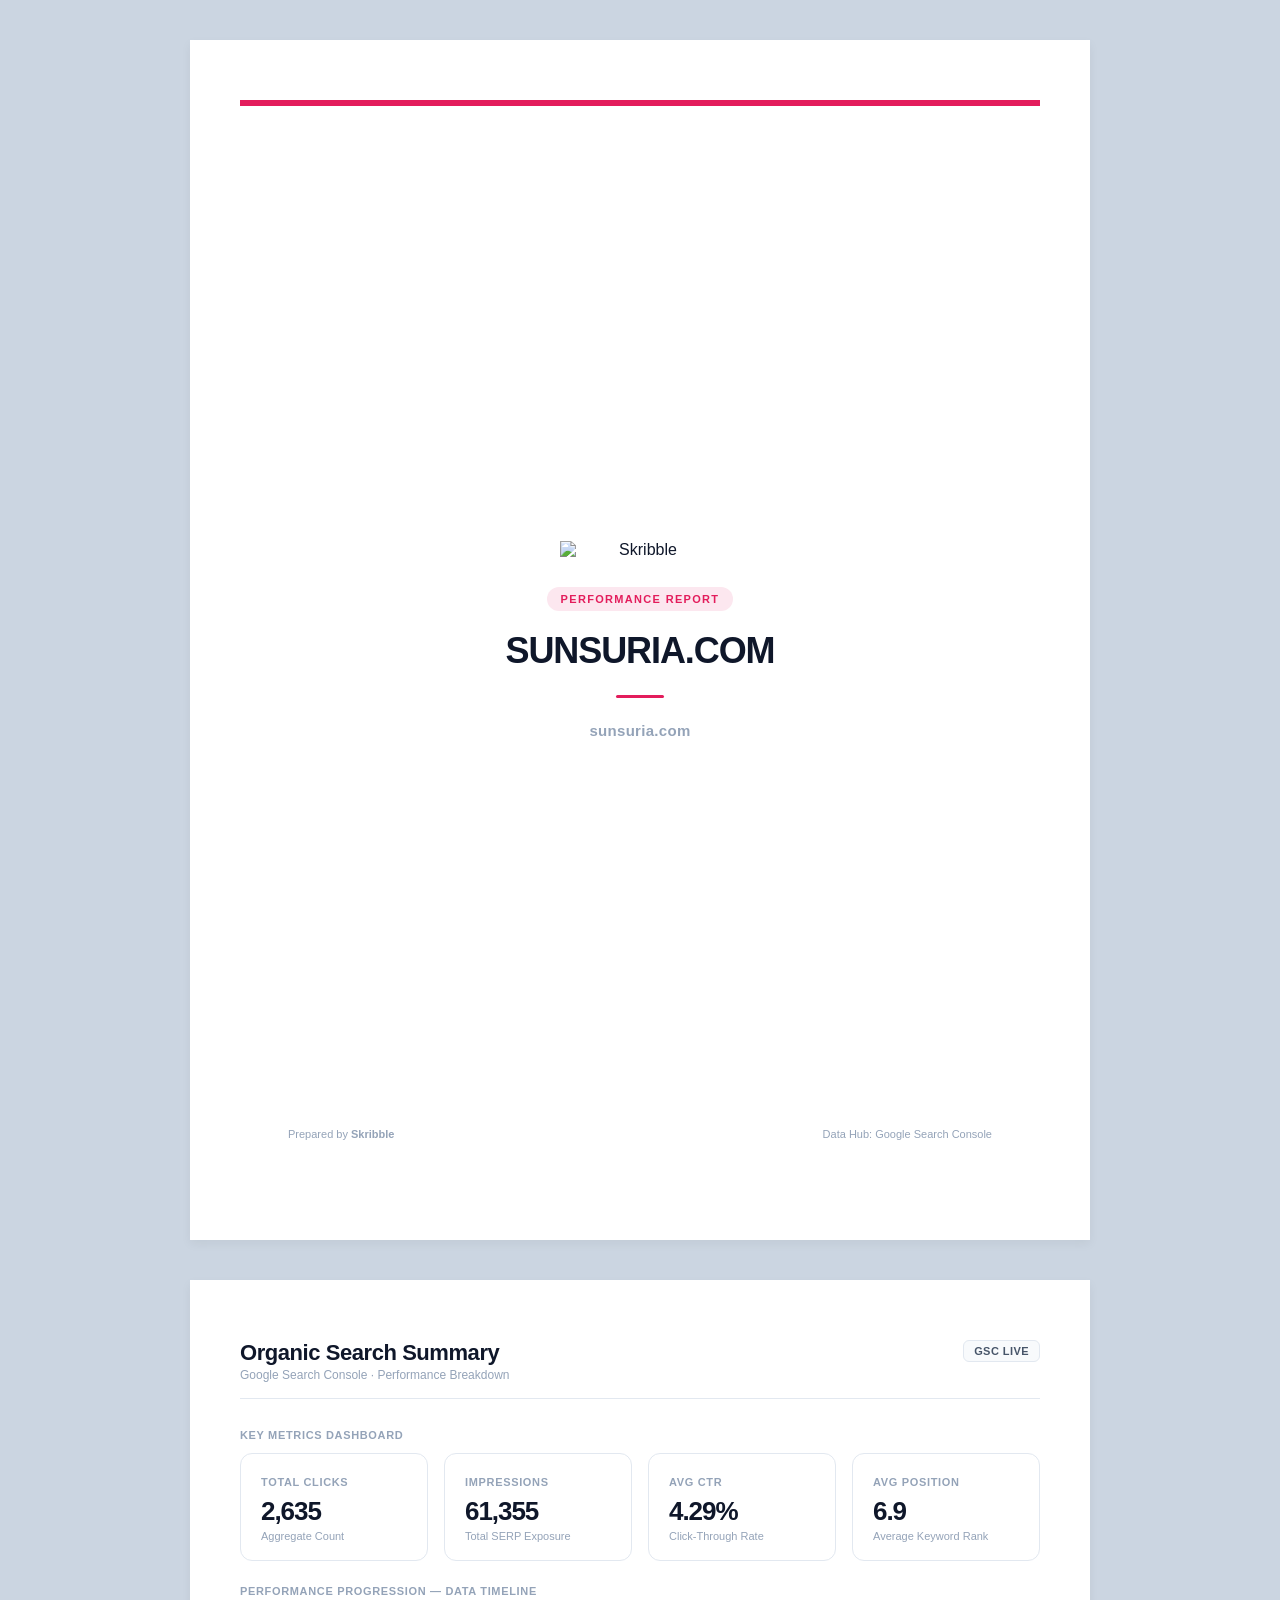
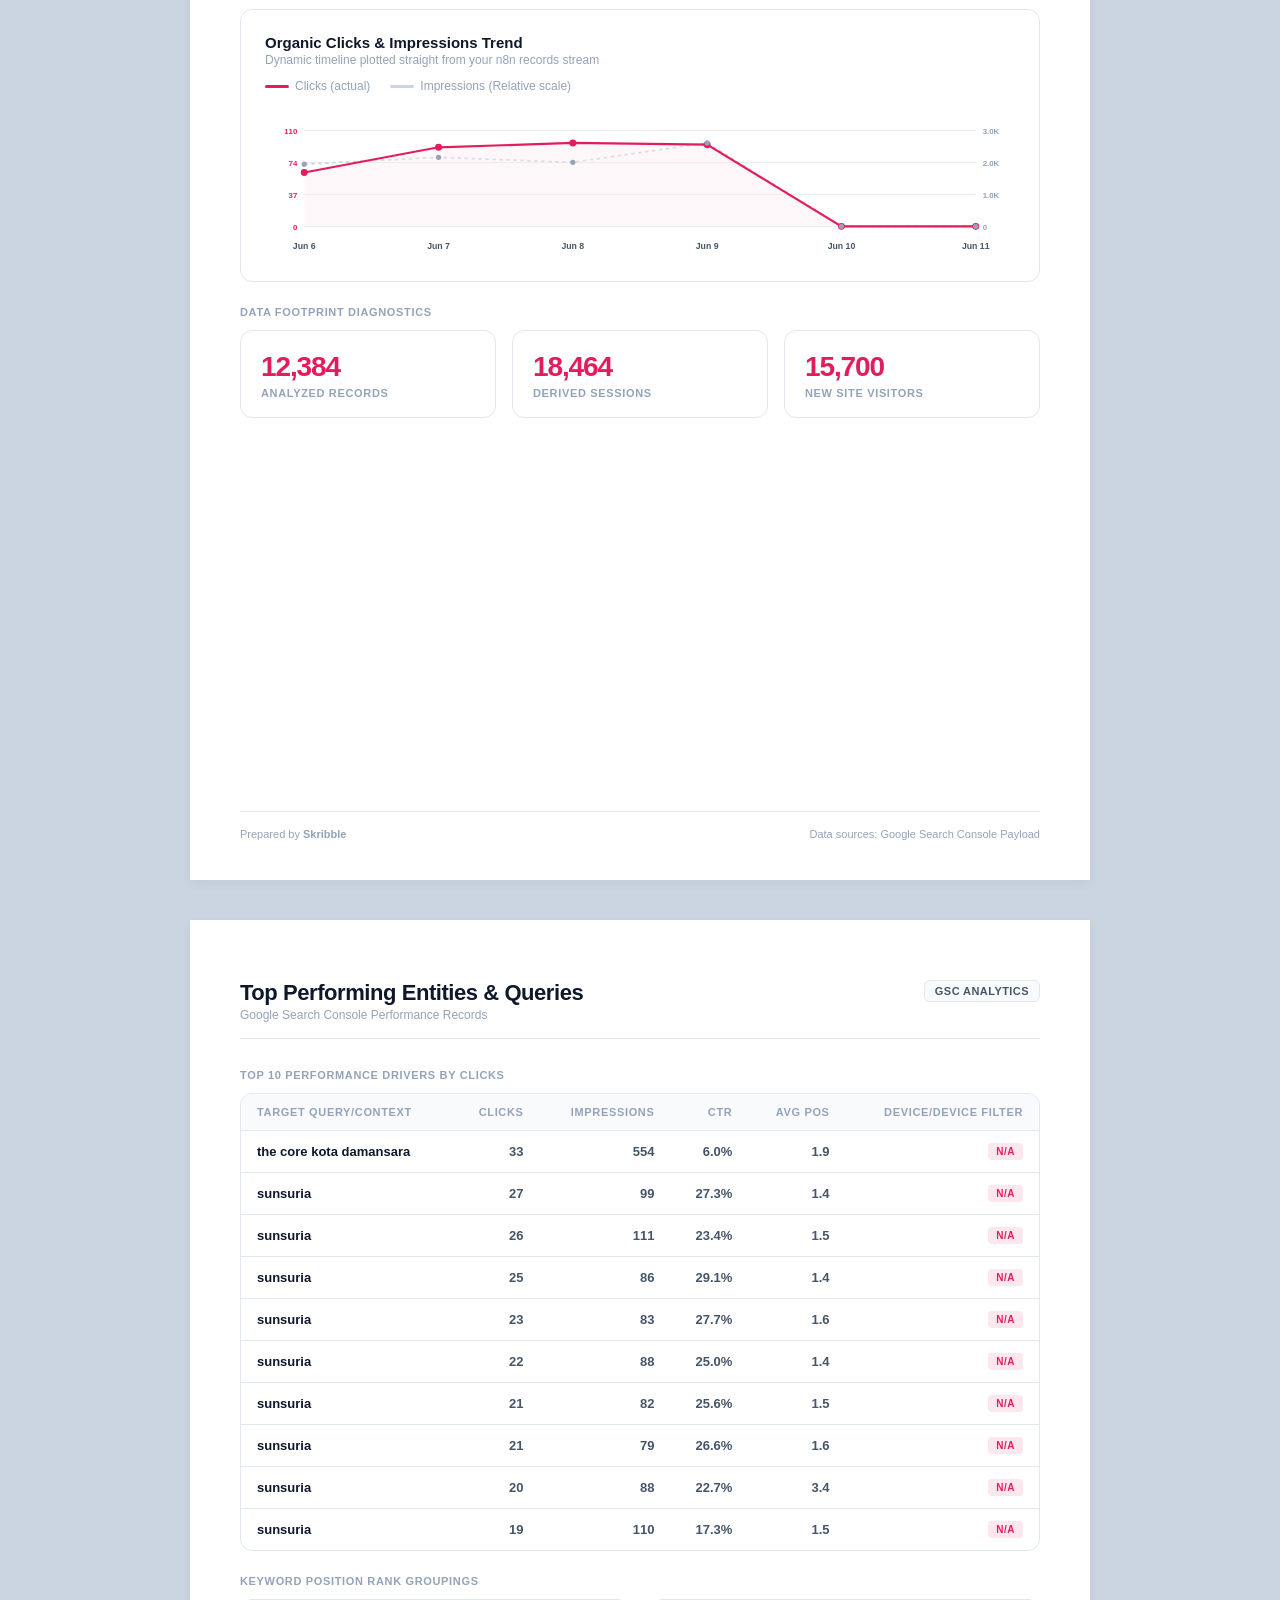
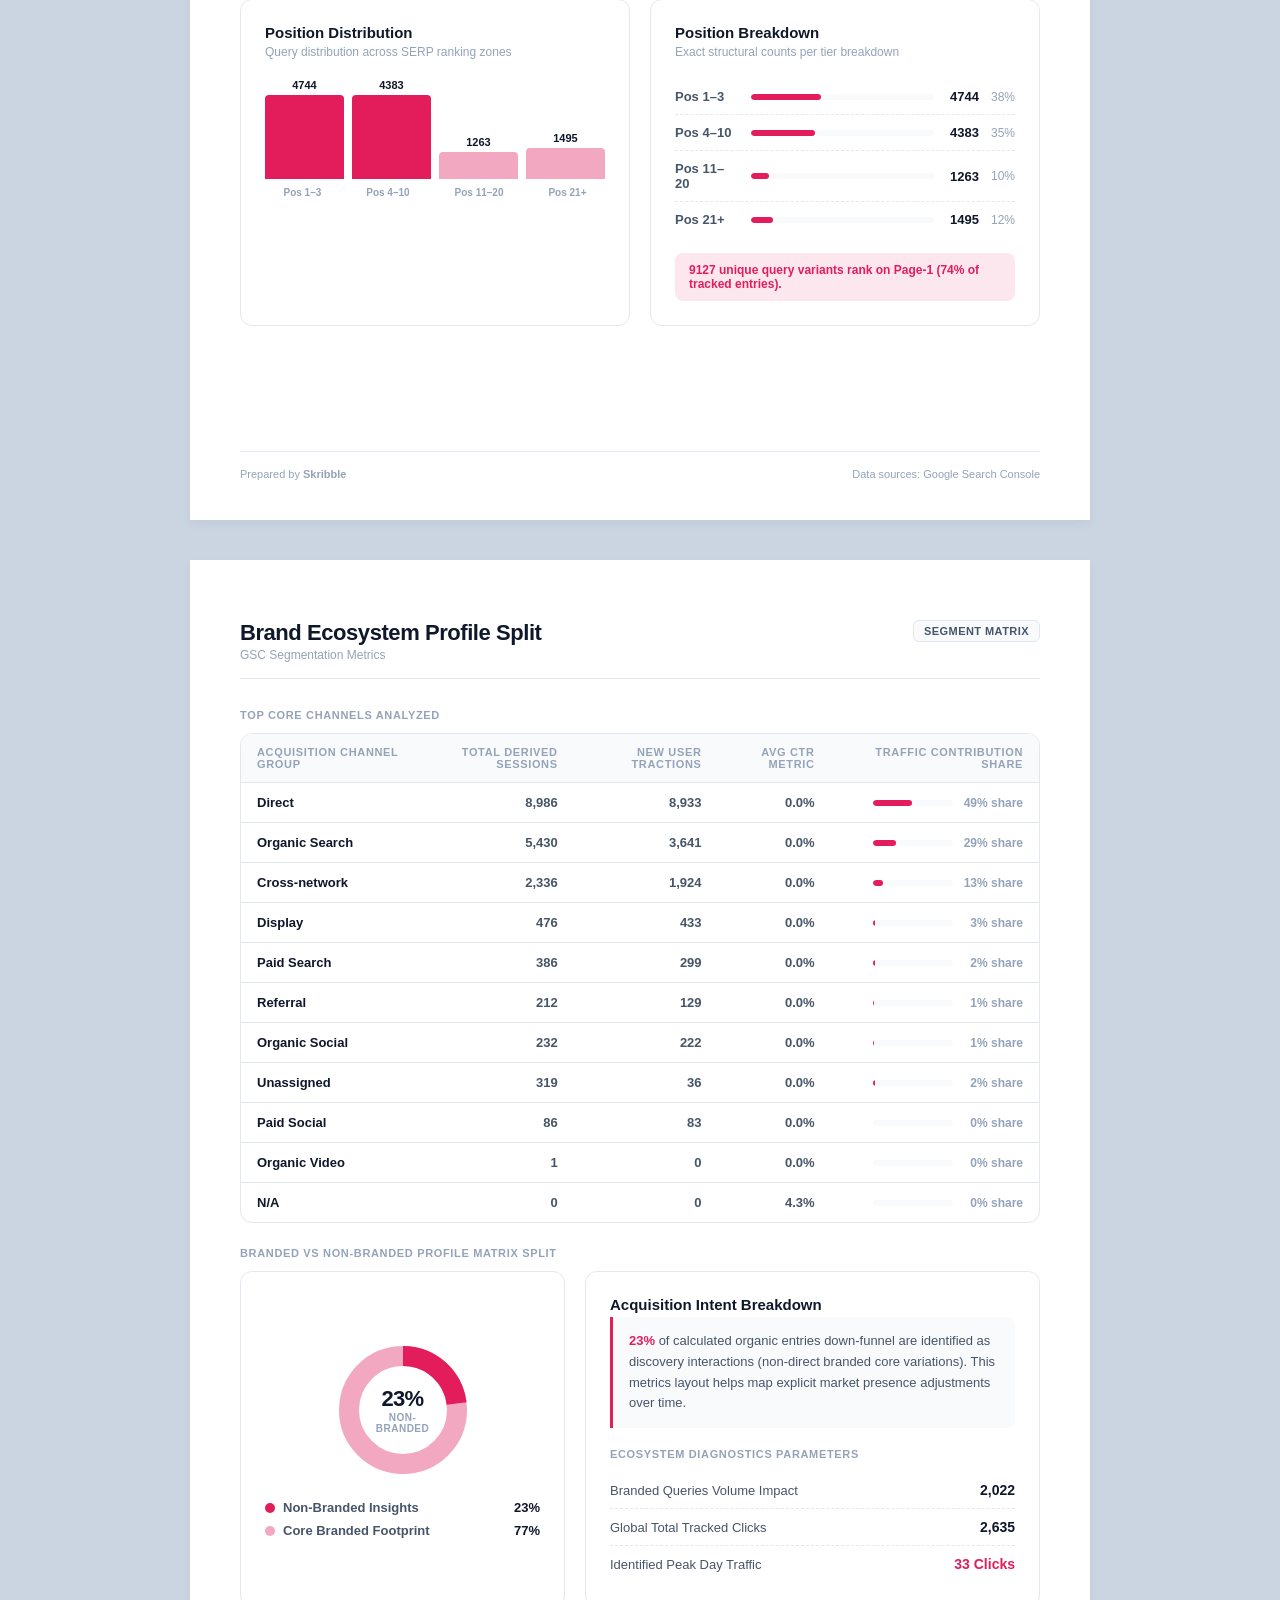
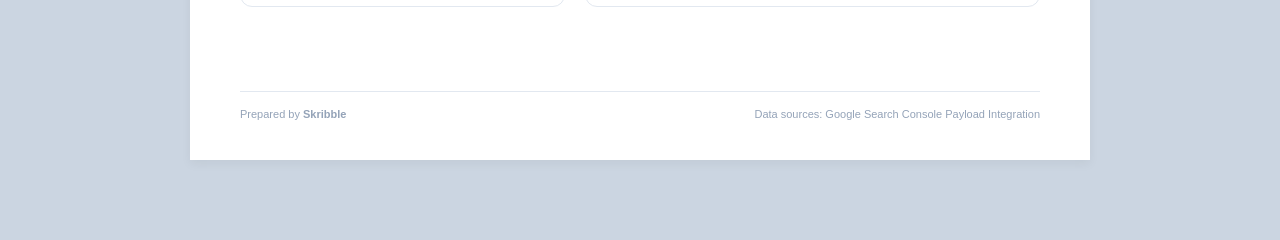
==== commit 0d82988f: "index edit" ====
--- a/index.html
+++ b/index.html
@@ -16,7 +16,6 @@
         <div class="cover-title" id="cover-client">LOADING...</div>
         <div class="cover-divider"></div>
         <div class="cover-domain" id="cover-domain">sunsuria.com</div>
-        <div class="cover-period" id="cover-period">Live Data Feed</div>
       </div>
       <div class="cover-footer">
         <span>Prepared by <strong>Skribble</strong></span>
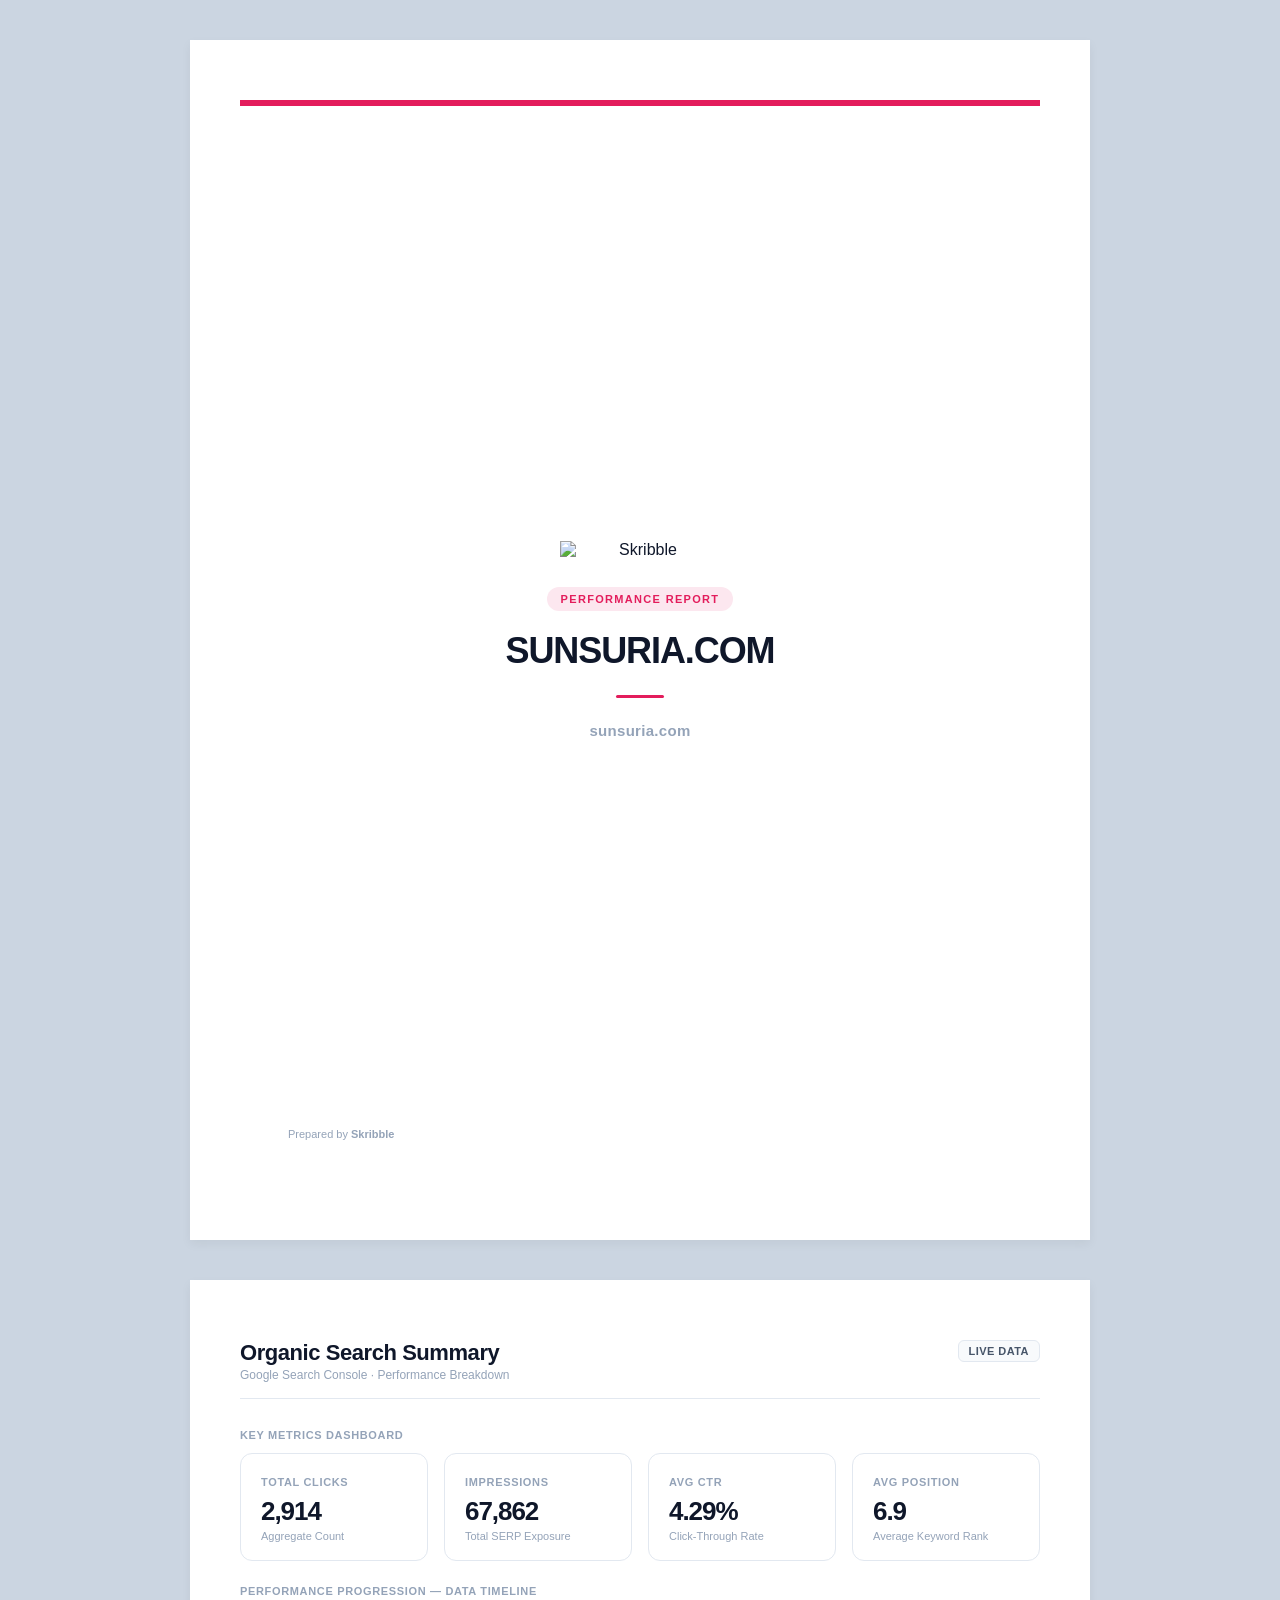
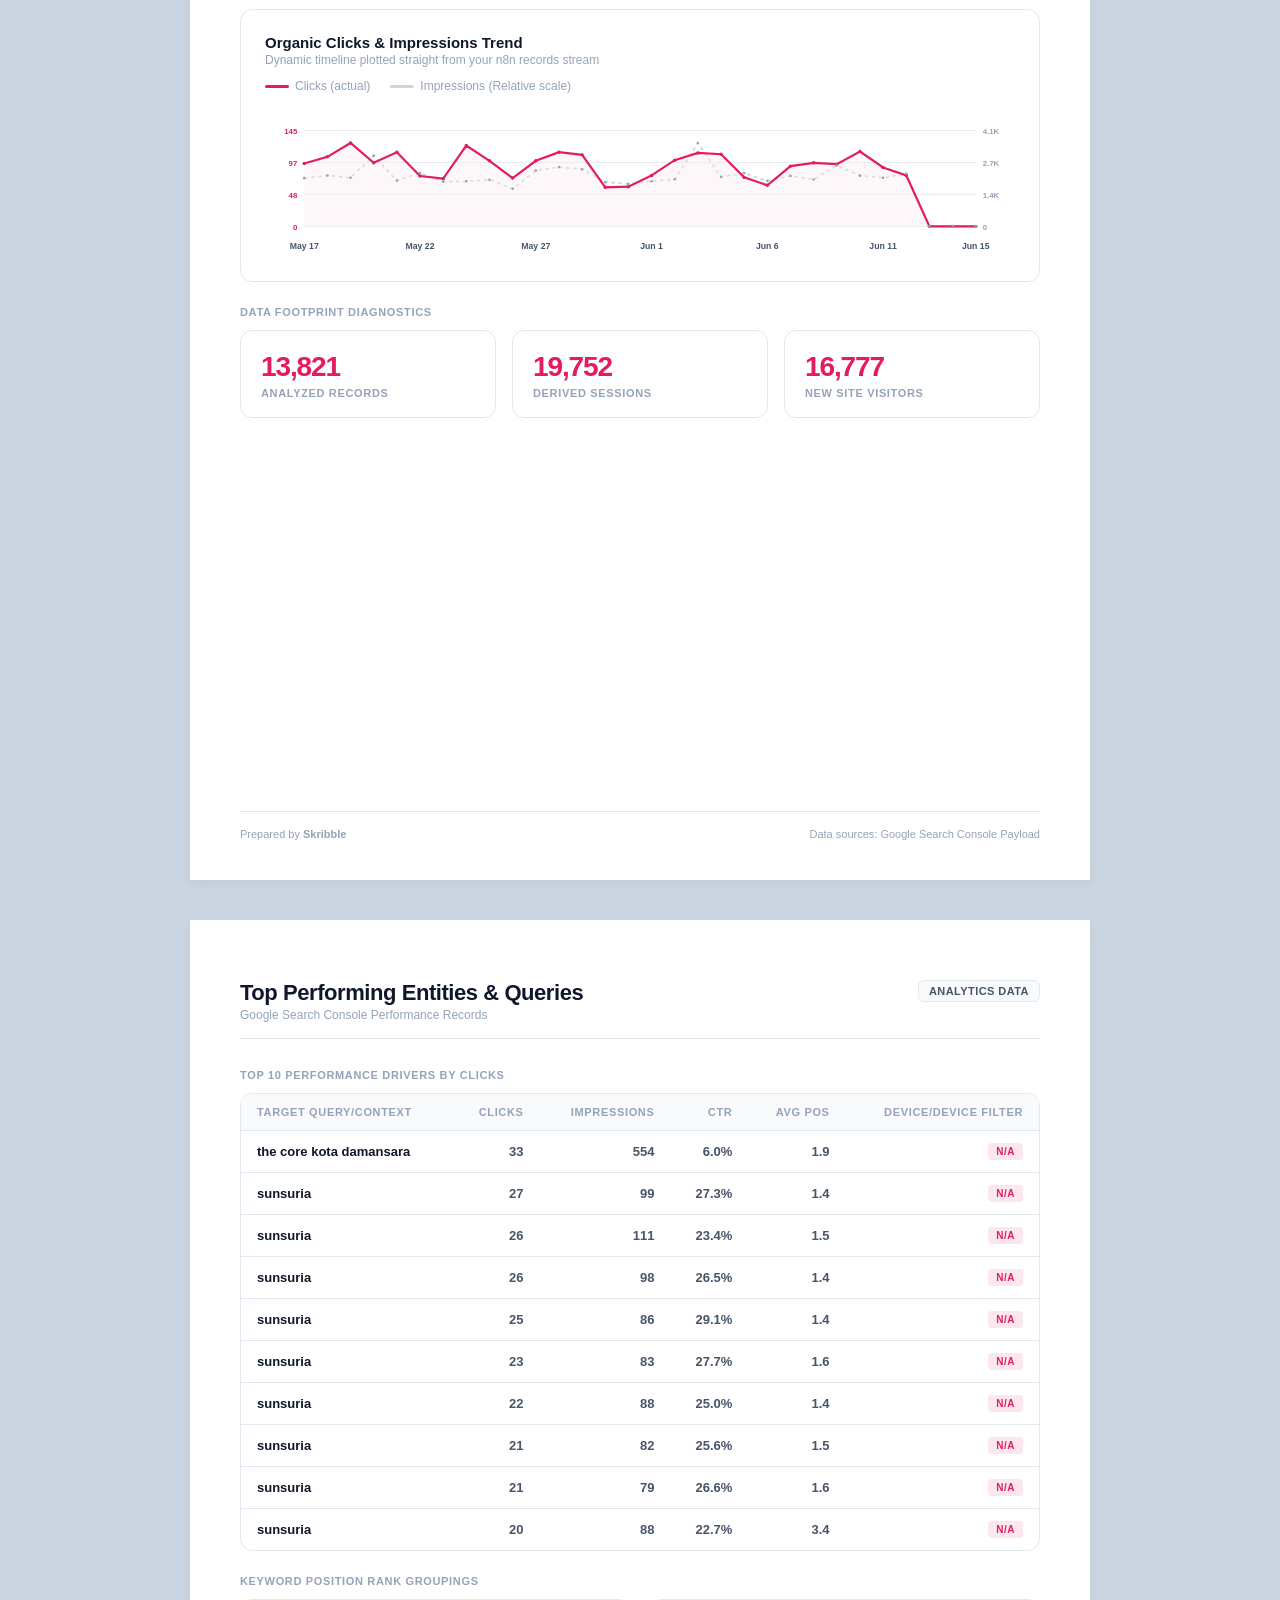
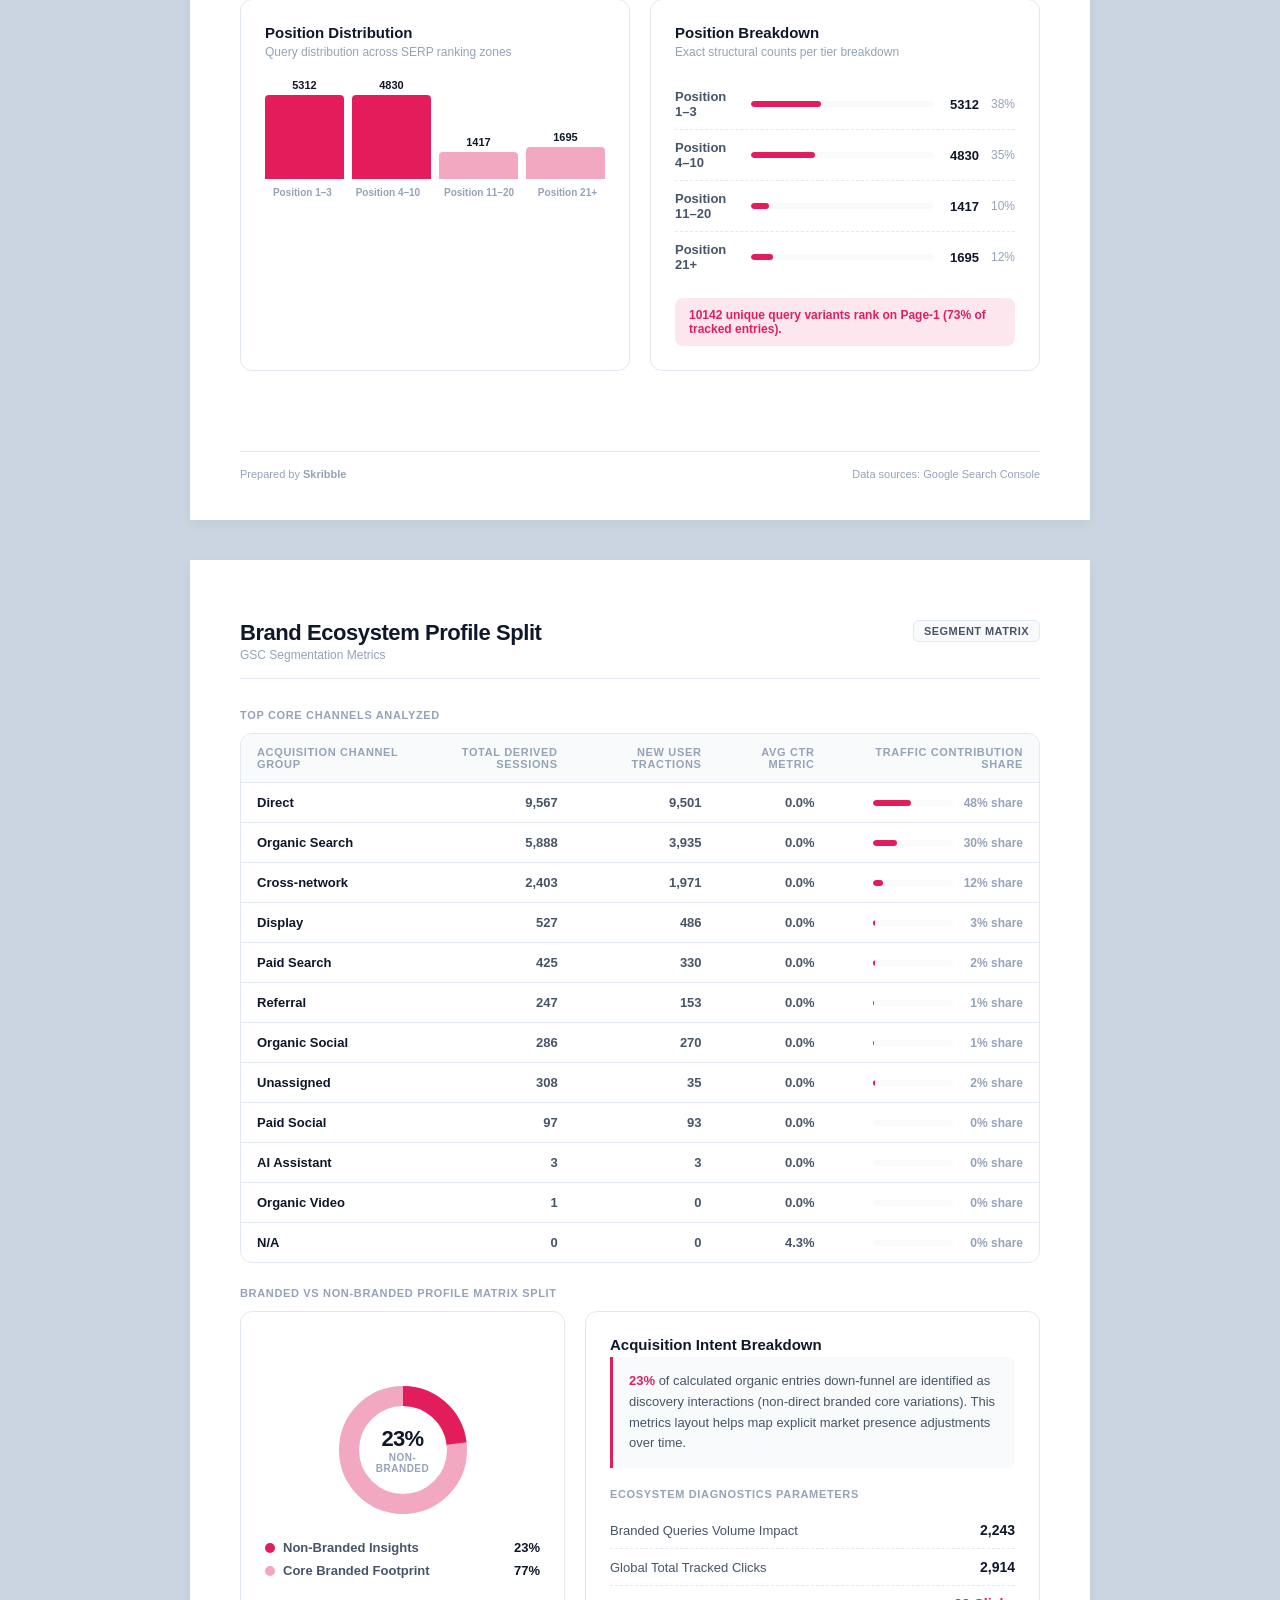
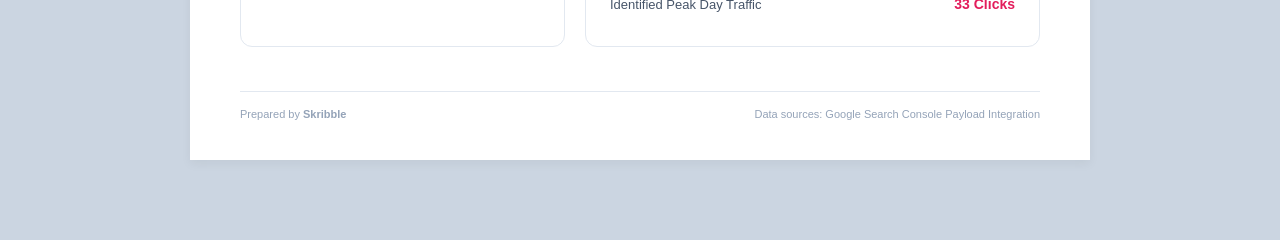
==== commit d149db1a: "matrix chart fix, title changes" ====
--- a/index.html
+++ b/index.html
@@ -19,7 +19,6 @@
       </div>
       <div class="cover-footer">
         <span>Prepared by <strong>Skribble</strong></span>
-        <span>Data Hub: Google Search Console</span>
       </div>
     </div>
   </div>
@@ -31,7 +30,7 @@
         <p>Google Search Console · Performance Breakdown</p>
       </div>
       <div class="page-header-right">
-        <div class="source-badge">GSC Live</div>
+        <div class="source-badge">Live Data</div>
       </div>
     </div>
 
@@ -102,7 +101,7 @@
         <p>Google Search Console Performance Records</p>
       </div>
       <div class="page-header-right">
-        <div class="source-badge">GSC Analytics</div>
+        <div class="source-badge">Analytics Data</div>
       </div>
     </div>
 
@@ -131,7 +130,7 @@
         <p>Query distribution across SERP ranking zones</p>
         <div class="bar-chart" id="pos-bar-chart"></div>
         <div style="display: flex; gap: 8px; justify-content: space-around; font-size: 10px; color: var(--muted); font-weight: 600;">
-          <span>Pos 1–3</span><span>Pos 4–10</span><span>Pos 11–20</span><span>Pos 21+</span>
+          <span>Position 1–3</span><span>Position 4–10</span><span>Position 11–20</span><span>Position 21+</span>
         </div>
       </div>
       <div class="pos-chart-card">
@@ -322,7 +321,7 @@
         const percentage = Math.round((tier.count / globalTotalRanked) * 100);
         breakdownEl.innerHTML += `
             <div class="bd-row">
-            <span class="bd-range">Pos ${tier.range}</span>
+            <span class="bd-range">Position ${tier.range}</span>
             <div class="bd-bar-wrap"><div class="bd-bar-fill" style="width:${percentage}%;"></div></div>
             <span class="bd-count">${tier.count}</span>
             <span class="bd-pct">${percentage}%</span>
@@ -422,10 +421,10 @@
             dateMap[d].impressions += Number(r.impressions || 0);
         });
 
-        // Sort chronological values ascending and grab up to the last 6 tracking points
+        // --- UPDATED: Sort values and grab up to the last 30 tracking points (1 full month) ---
         const timelineData = Object.values(dateMap)
             .sort((a, b) => new Date(a.date) - new Date(b.date))
-            .slice(-6);
+            .slice(-30); 
 
         const length = timelineData.length;
         const maxClicks = Math.max(...timelineData.map(t => t.clicks), 1);
@@ -471,24 +470,28 @@
         let clickLinePathStr = timelineData.map((d, i) => `${i === 0 ? 'M' : 'L'}${calcX(i)},${calcYClicks(d.clicks)}`).join(' ');
         svgConstructHtml += `<path d="${clickLinePathStr}" fill="none" stroke="#e31d5c" stroke-width="2.5" />`;
 
-        // Plot the data point node rings and structural date axis labels
+        // Plot data point nodes and dynamic axis labels
         timelineData.forEach((d, i) => {
             const cx = calcX(i);
             const cyClick = calcYClicks(d.clicks);
             const cyImp = calcYImpressions(d.impressions);
 
-            svgConstructHtml += `<circle cx="${cx}" cy="${cyClick}" r="4" fill="#e31d5c" />`;
-            svgConstructHtml += `<circle cx="${cx}" cy="${cyImp}" r="3" fill="#94a3b8" />`;
+            // --- OPTIMIZATION: Only render node circles for all entries if space permits, or leave them clean ---
+            svgConstructHtml += `<circle cx="${cx}" cy="${cyClick}" r="2" fill="#e31d5c" />`;
+            svgConstructHtml += `<circle cx="${cx}" cy="${cyImp}" r="1.5" fill="#94a3b8" />`;
             
-            // Format date string to display neatly as "MM-DD"
-            let cleanDate = d.date;
-            if (d.date !== "N/A") {
-            const dateObj = new Date(d.date);
-            if (!isNaN(dateObj)) {
-                cleanDate = dateObj.toLocaleDateString('en-US', { month: 'short', day: 'numeric', timeZone: 'UTC' });
+            // --- UPDATED: Interval spacing for text labels so they don't overlap on a 30-day chart ---
+            // Displays the first day, last day, and every 5th day in between
+            if (i === 0 || i === length - 1 || i % 5 === 0) {
+                let cleanDate = d.date;
+                if (d.date !== "N/A") {
+                    const dateObj = new Date(d.date);
+                    if (!isNaN(dateObj)) {
+                        cleanDate = dateObj.toLocaleDateString('en-US', { month: 'short', day: 'numeric', timeZone: 'UTC' });
+                    }
+                }
+                svgConstructHtml += `<text x="${cx}" y="${height - 4}" font-size="10" fill="#475569" font-weight="600" text-anchor="middle" font-family="sans-serif">${cleanDate}</text>`;
             }
-            }
-            svgConstructHtml += `<text x="${cx}" y="${height - 4}" font-size="10" fill="#475569" font-weight="600" text-anchor="middle" font-family="sans-serif">${cleanDate}</text>`;
         });
 
         svgPlot.innerHTML = svgConstructHtml;
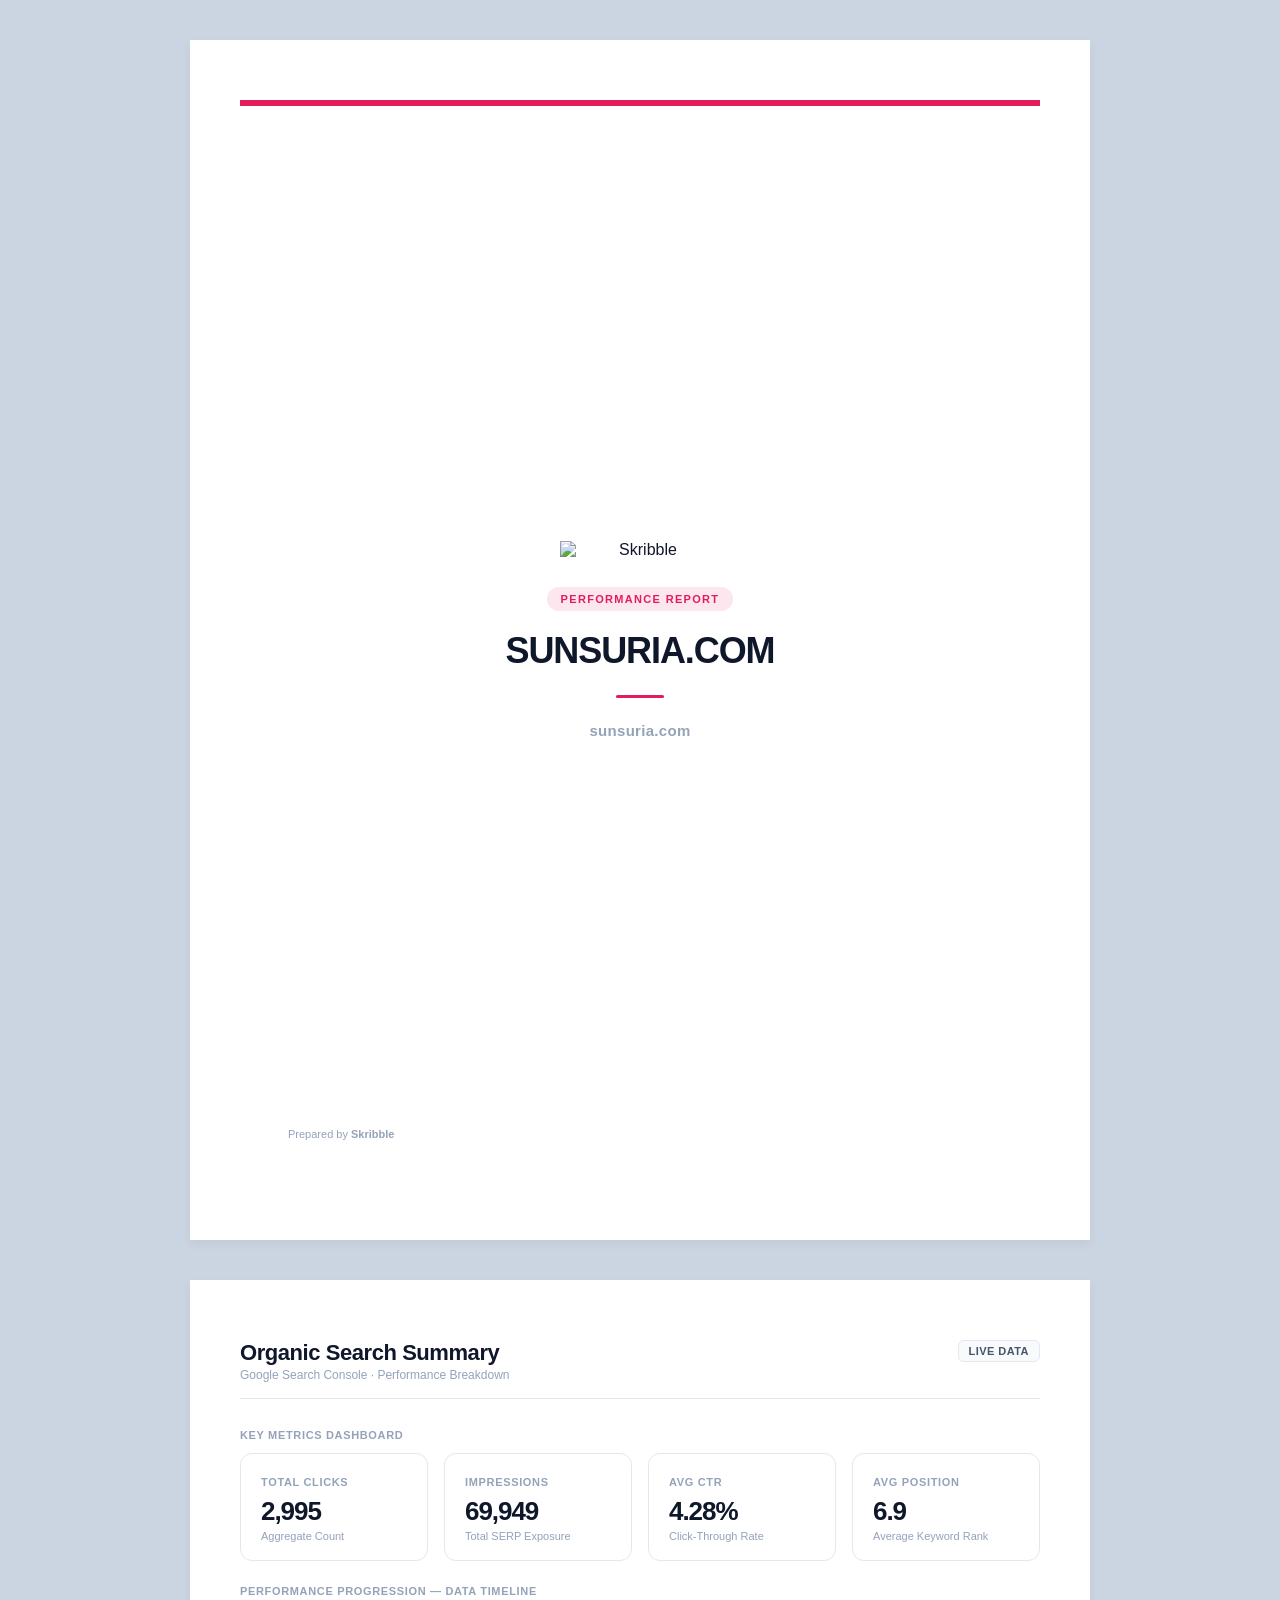
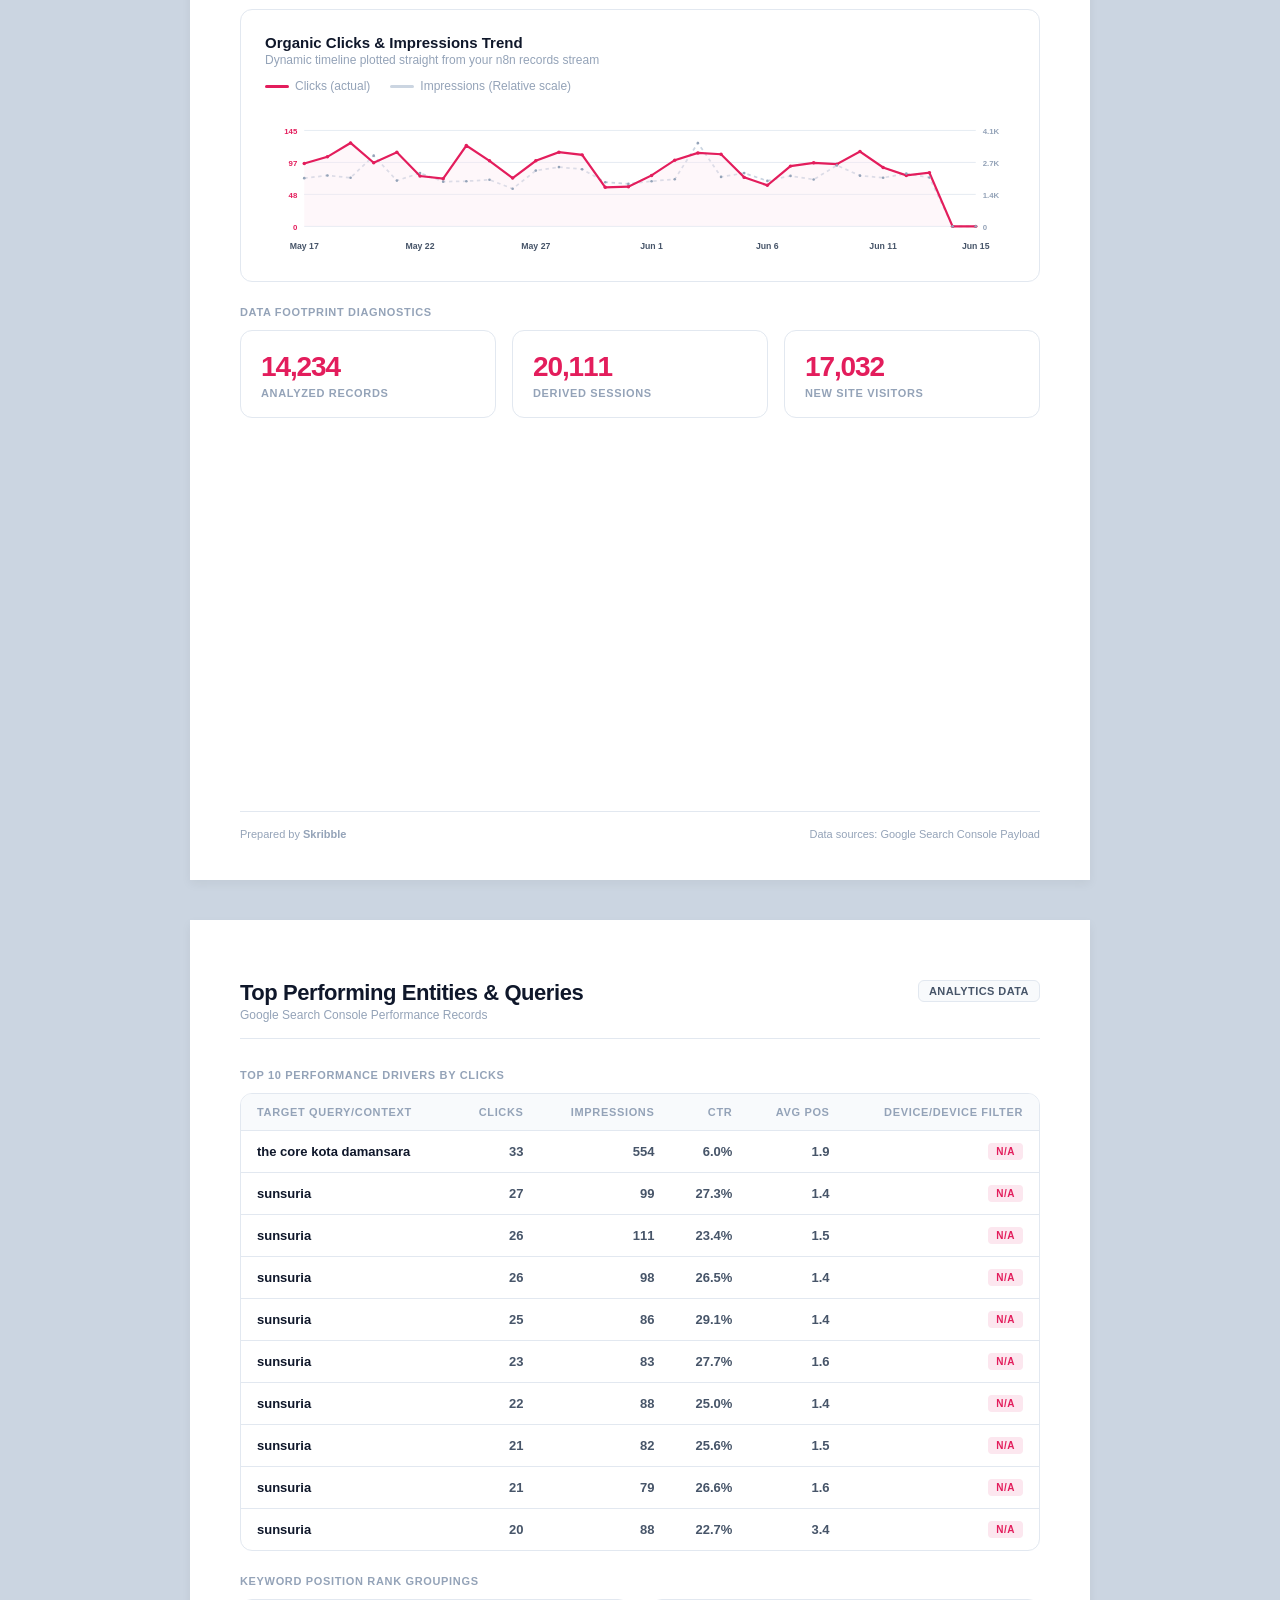
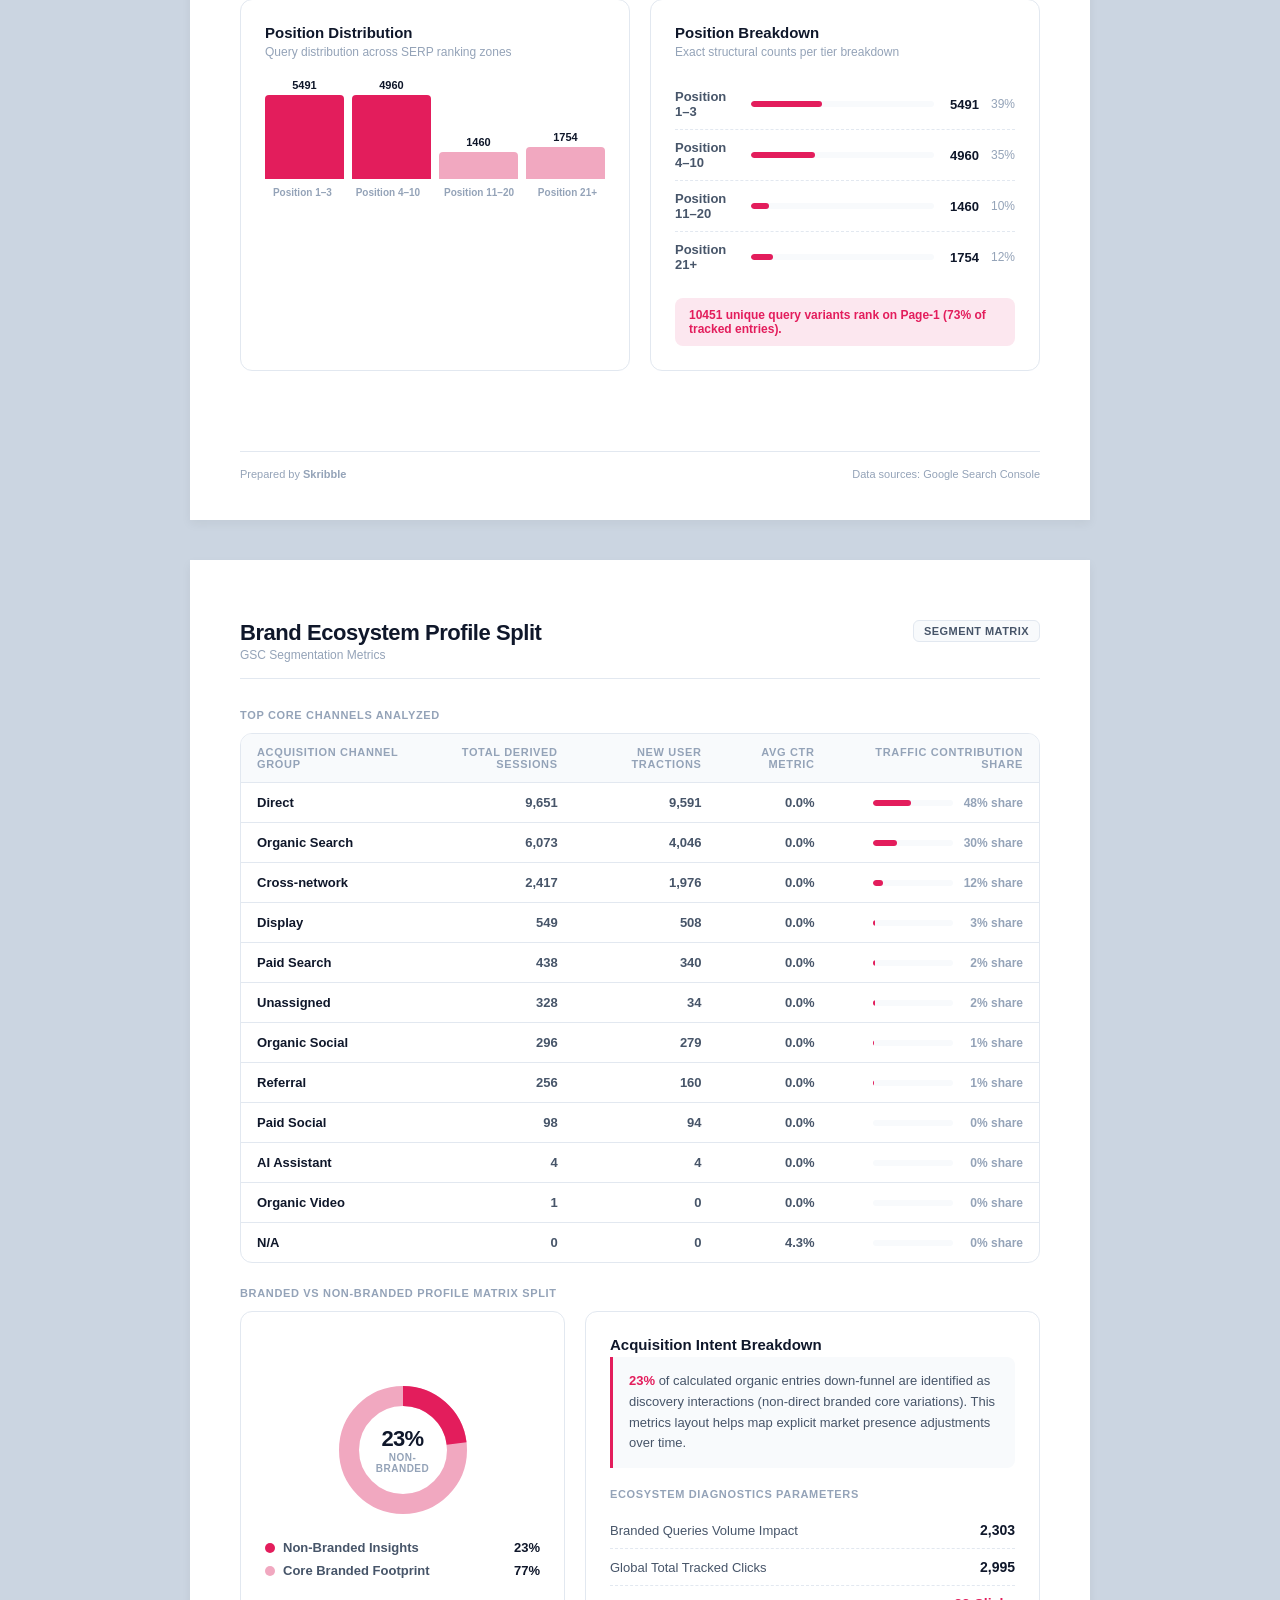
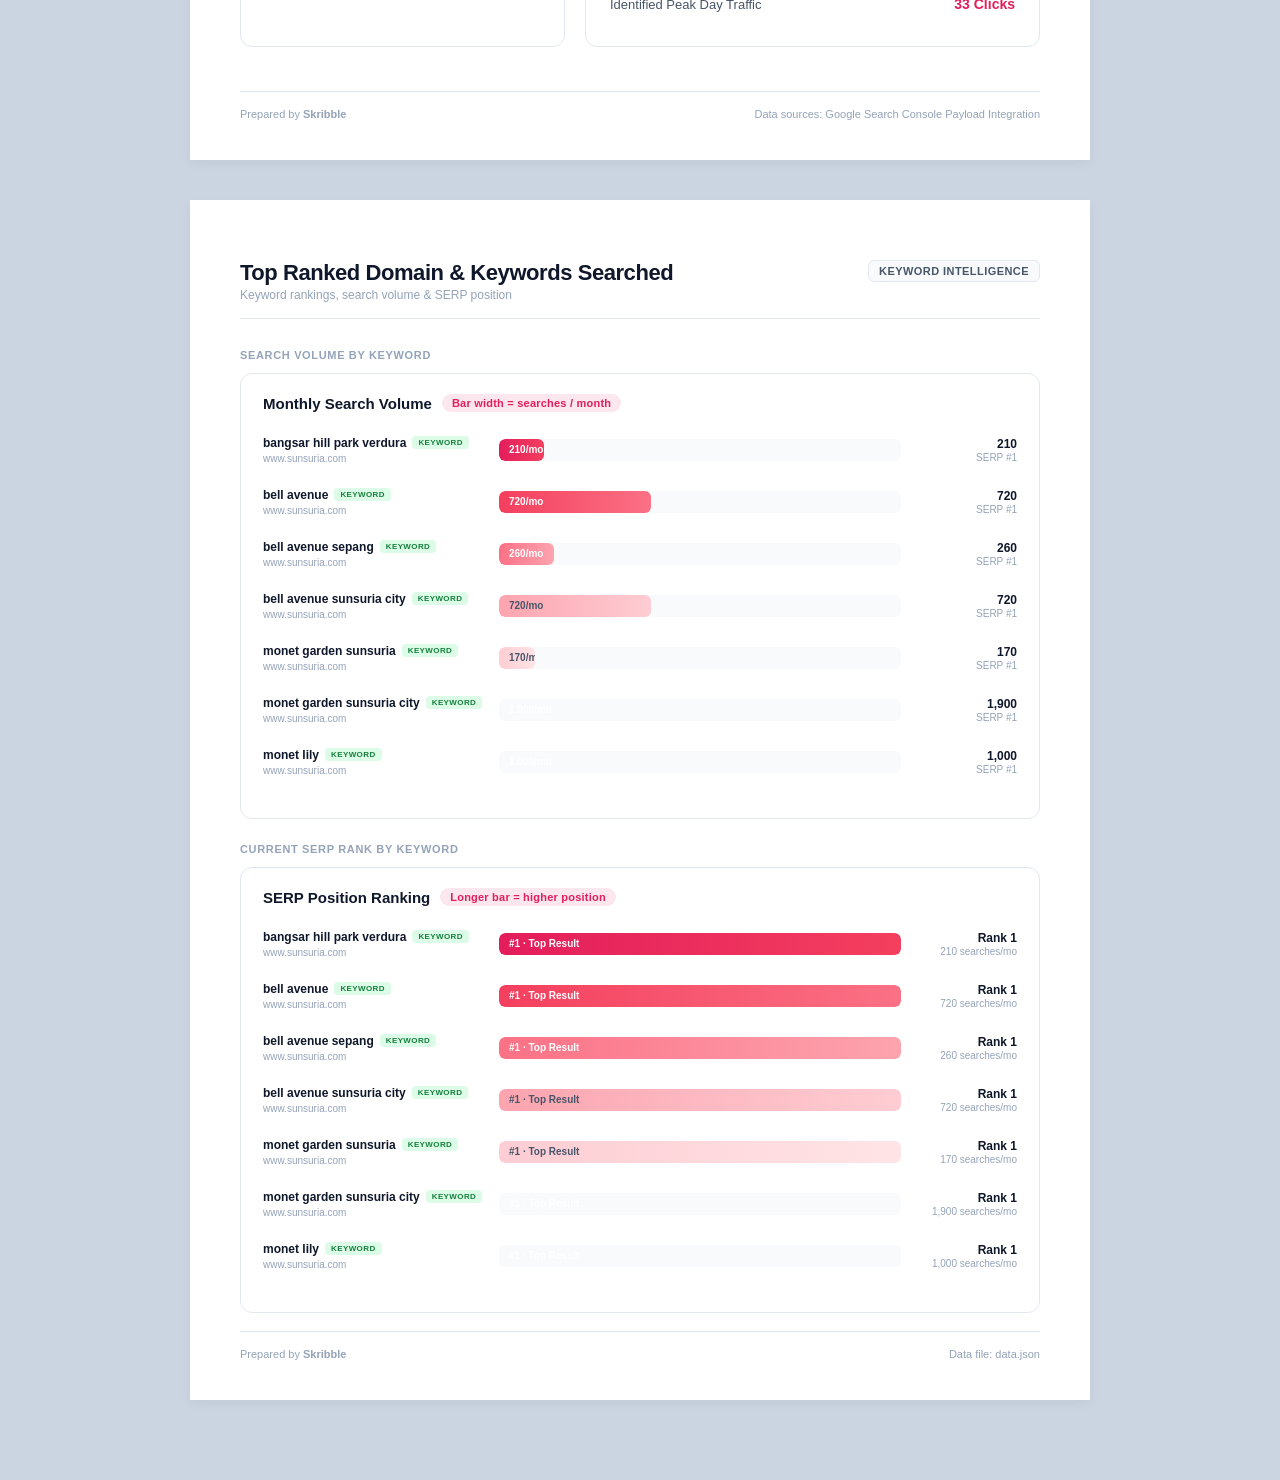
==== commit 3e8686db: "change report layout, update css" ====
--- a/index.html
+++ b/index.html
@@ -8,501 +8,571 @@
 </head>
 <body>
 
-  <div class="pdf-page">
-    <div class="cover">
-      <div class="cover-inner">
-        <img src="https://skribble.me/imgs/skrible-logo.svg?v=163c7fda30f1" class="cover-logo" alt="Skribble">
-        <div class="cover-eyebrow">Performance Report</div>
-        <div class="cover-title" id="cover-client">LOADING...</div>
-        <div class="cover-divider"></div>
-        <div class="cover-domain" id="cover-domain">sunsuria.com</div>
-      </div>
-      <div class="cover-footer">
-        <span>Prepared by <strong>Skribble</strong></span>
+  <div id="loading" style="padding: 40px; text-align: center; font-family: sans-serif; color: #475569;">
+    <p style="font-weight: 600;">Assembling Performance Matrix Dashboard...</p>
+  </div>
+
+  <div id="report" style="display: none;">
+
+    <div class="pdf-page">
+      <div class="cover">
+        <div class="cover-inner">
+          <img src="https://skribble.me/imgs/skrible-logo.svg?v=163c7fda30f1" class="cover-logo" alt="Skribble">
+          <div class="cover-eyebrow">Performance Report</div>
+          <div class="cover-title" id="cover-client">LOADING...</div>
+          <div class="cover-divider"></div>
+          <div class="cover-domain" id="cover-domain">sunsuria.com</div>
+        </div>
+        <div class="cover-footer">
+          <span>Prepared by <strong>Skribble</strong></span>
+        </div>
       </div>
     </div>
+
+    <div class="pdf-page report-page">
+      <div class="page-header">
+        <div class="page-header-left">
+          <h2>Organic Search Summary</h2>
+          <p>Google Search Console · Performance Breakdown</p>
+        </div>
+        <div class="page-header-right">
+          <div class="source-badge">Live Data</div>
+        </div>
+      </div>
+
+      <div class="section-label">Key Metrics Dashboard</div>
+
+      <div class="kpi-row">
+        <div class="kpi-card">
+          <div class="kpi-label">Total Clicks</div>
+          <div class="kpi-val" id="kpi-clicks">0</div>
+          <div class="kpi-sub">Aggregate Count</div>
+        </div>
+        <div class="kpi-card">
+          <div class="kpi-label">Impressions</div>
+          <div class="kpi-val" id="kpi-impressions">0</div>
+          <div class="kpi-sub">Total SERP Exposure</div>
+        </div>
+        <div class="kpi-card">
+          <div class="kpi-label">Avg CTR</div>
+          <div class="kpi-val" id="kpi-ctr">0%</div>
+          <div class="kpi-sub">Click-Through Rate</div>
+        </div>
+        <div class="kpi-card">
+          <div class="kpi-label">Avg Position</div>
+          <div class="kpi-val" id="kpi-pos">0</div>
+          <div class="kpi-sub">Average Keyword Rank</div>
+        </div>
+      </div>
+
+      <div class="section-label">Performance Progression — Data Timeline</div>
+      <div class="chart-card">
+        <div class="chart-card-header">
+          <h3>Organic Clicks &amp; Impressions Trend</h3>
+          <p>Dynamic timeline plotted straight from your n8n records stream</p>
+          <div class="chart-legend">
+            <div class="legend-item"><div class="legend-dot" style="background: var(--crimson);"></div>Clicks (actual)</div>
+            <div class="legend-item"><div class="legend-dot" style="background: #cbd5e1;"></div>Impressions (Relative scale)</div>
+          </div>
+        </div>
+        <svg id="trend-chart" class="svg-chart" viewBox="0 0 860 160" xmlns="http://www.w3.org/2000/svg"></svg>
+      </div>
+
+      <div class="section-label">Data Footprint Diagnostics</div>
+      <div class="visibility-row">
+        <div class="vis-card">
+          <div class="vis-val" id="vis-keywords">0</div>
+          <div class="vis-label">Analyzed Records</div>
+        </div>
+        <div class="vis-card">
+          <div class="vis-val" id="vis-traffic">0</div>
+          <div class="vis-label">Derived Sessions</div>
+        </div>
+        <div class="vis-card">
+          <div class="vis-val" id="vis-value">0</div>
+          <div class="vis-label">New Site Visitors</div>
+        </div>
+      </div>
+
+      <div class="page-footer">
+        <span>Prepared by <a href="#">Skribble</a></span>
+        <span>Data sources: Google Search Console Payload</span>
+      </div>
+    </div>
+
+    <div class="pdf-page report-page">
+      <div class="page-header">
+        <div class="page-header-left">
+          <h2>Top Performing Entities &amp; Queries</h2>
+          <p>Google Search Console Performance Records</p>
+        </div>
+        <div class="page-header-right">
+          <div class="source-badge">Analytics Data</div>
+        </div>
+      </div>
+
+      <div class="section-label">Top 10 Performance Drivers by Clicks</div>
+      <div class="kw-table-wrap">
+        <table class="kw-table" id="kw-table">
+          <thead>
+            <tr>
+              <th>Target Query/Context</th>
+              <th>Clicks</th>
+              <th>Impressions</th>
+              <th>CTR</th>
+              <th>Avg Pos</th>
+              <th>Device/Device Filter</th>
+            </tr>
+          </thead>
+          <tbody id="kw-tbody"></tbody>
+        </table>
+      </div>
+
+      <div class="section-label">Keyword Position Rank Groupings</div>
+      <div class="pos-grid">
+        <div class="pos-chart-card">
+          <h3>Position Distribution</h3>
+          <p>Query distribution across SERP ranking zones</p>
+          <div class="bar-chart" id="pos-bar-chart"></div>
+          <div style="display: flex; gap: 8px; justify-content: space-around; font-size: 10px; color: var(--muted); font-weight: 600;">
+            <span>Position 1–3</span><span>Position 4–10</span><span>Position 11–20</span><span>Position 21+</span>
+          </div>
+        </div>
+        <div class="pos-chart-card">
+          <h3>Position Breakdown</h3>
+          <p>Exact structural counts per tier breakdown</p>
+          <div class="breakdown-list" id="pos-breakdown"></div>
+          <div class="top10-note" id="top10-note">0 queries ranking within active target buckets</div>
+        </div>
+      </div>
+
+      <div class="page-footer">
+        <span>Prepared by <a href="#">Skribble</a></span>
+        <span>Data sources: Google Search Console</span>
+      </div>
+    </div>
+
+    <div class="pdf-page report-page">
+      <div class="page-header">
+        <div class="page-header-left">
+          <h2>Brand Ecosystem Profile Split</h2>
+          <p>GSC Segmentation Metrics</p>
+        </div>
+        <div class="page-header-right">
+          <div class="source-badge">Segment Matrix</div>
+        </div>
+      </div>
+
+      <div class="section-label">Top Core Channels Analyzed</div>
+      <div class="comp-table-wrap">
+        <table class="comp-table" id="comp-table">
+          <thead>
+            <tr>
+              <th>Acquisition Channel Group</th>
+              <th>Total Derived Sessions</th>
+              <th>New User Tractions</th>
+              <th>Avg CTR Metric</th>
+              <th style="text-align: right;">Traffic Contribution Share</th>
+            </tr>
+          </thead>
+          <tbody id="comp-tbody"></tbody>
+        </table>
+      </div>
+
+      <div class="section-label">Branded vs Non-Branded Profile Matrix Split</div>
+      <div class="brand-grid">
+        <div class="donut-card">
+          <div class="donut-wrap">
+            <svg viewBox="0 0 140 140" xmlns="http://www.w3.org/2000/svg" id="donut-svg"></svg>
+            <div class="donut-center">
+              <div class="donut-center-val" id="donut-nonbrand-pct">0%</div>
+              <div class="donut-center-lbl">Non-Branded</div>
+            </div>
+          </div>
+          <div class="donut-legend">
+            <div class="dl-item">
+              <div class="dl-dot" style="background: var(--crimson);"></div>
+              <span class="dl-name">Non-Branded Insights</span>
+              <span class="dl-pct" id="dl-nonbrand">0%</span>
+            </div>
+            <div class="dl-item">
+              <div class="dl-dot" style="background: #f1a8c0;"></div>
+              <span class="dl-name">Core Branded Footprint</span>
+              <span class="dl-pct" id="dl-brand">0%</span>
+            </div>
+          </div>
+        </div>
+
+        <div class="brand-detail-card">
+          <h3>Acquisition Intent Breakdown</h3>
+          <div class="insight-box">
+            <strong id="insight-pct">0%</strong> of calculated organic entries down-funnel are identified as discovery interactions (non-direct branded core variations). This metrics layout helps map explicit market presence adjustments over time.
+          </div>
+          <div class="section-label" style="margin-top: 0;">Ecosystem Diagnostics Parameters</div>
+          <div class="brand-metric-list">
+            <div class="bml-row">
+              <span class="bml-label">Branded Queries Volume Impact</span>
+              <span class="bml-val" id="branded-clicks">0</span>
+            </div>
+            <div class="bml-row">
+              <span class="bml-label">Global Total Tracked Clicks</span>
+              <span class="bml-val" id="total-organic">0</span>
+            </div>
+            <div class="bml-row">
+              <span class="bml-label">Identified Peak Day Traffic</span>
+              <span class="bml-val crimson" id="top-branded-query">0</span>
+            </div>
+          </div>
+        </div>
+      </div>
+
+      <div class="page-footer">
+        <span>Prepared by <a href="#">Skribble</a></span>
+        <span>Data sources: Google Search Console Payload Integration</span>
+      </div>
+    </div>
+
+    <div class="pdf-page report-page">
+      <div class="page-header">
+        <div class="page-header-left">
+          <h2>Top Ranked Domain &amp; Keywords Searched</h2>
+          <p id="kw-date-range">Keyword rankings, search volume &amp; CPC</p>
+        </div>
+        <div class="source-badge">Keyword Intelligence</div>
+      </div>
+
+      <div class="section-label">Search Volume by Keyword</div>
+      <div class="kw-chart-card">
+        <div class="kw-chart-title">
+          Monthly Search Volume
+          <span class="kw-badge">Bar width = searches / month</span>
+        </div>
+        <div class="bar-list-kw" id="vol-chart"></div>
+      </div>
+
+      <div class="section-label">Current SERP Rank by Keyword</div>
+      <div class="kw-chart-card">
+        <div class="kw-chart-title">
+          SERP Position Ranking
+          <span class="kw-badge">Longer bar = higher position</span>
+        </div>
+        <div class="bar-list-kw" id="rank-chart"></div>
+      </div>
+
+      <div class="page-footer" id="kw-footer">
+        <span>Prepared by <a href="#">Skribble</a></span>
+        <span>Data file: data.json</span>
+      </div>
+    </div>
+
   </div>
 
-  <div class="pdf-page report-page">
-    <div class="page-header">
-      <div class="page-header-left">
-        <h2>Organic Search Summary</h2>
-        <p>Google Search Console · Performance Breakdown</p>
-      </div>
-      <div class="page-header-right">
-        <div class="source-badge">Live Data</div>
-      </div>
-    </div>
-
-    <div class="section-label">Key Metrics Dashboard</div>
-
-    <div class="kpi-row">
-      <div class="kpi-card">
-        <div class="kpi-label">Total Clicks</div>
-        <div class="kpi-val" id="kpi-clicks">0</div>
-        <div class="kpi-sub">Aggregate Count</div>
-      </div>
-      <div class="kpi-card">
-        <div class="kpi-label">Impressions</div>
-        <div class="kpi-val" id="kpi-impressions">0</div>
-        <div class="kpi-sub">Total SERP Exposure</div>
-      </div>
-      <div class="kpi-card">
-        <div class="kpi-label">Avg CTR</div>
-        <div class="kpi-val" id="kpi-ctr">0%</div>
-        <div class="kpi-sub">Click-Through Rate</div>
-      </div>
-      <div class="kpi-card">
-        <div class="kpi-label">Avg Position</div>
-        <div class="kpi-val" id="kpi-pos">0</div>
-        <div class="kpi-sub">Average Keyword Rank</div>
-      </div>
-    </div>
-
-    <div class="section-label">Performance Progression — Data Timeline</div>
-    <div class="chart-card">
-      <div class="chart-card-header">
-        <h3>Organic Clicks &amp; Impressions Trend</h3>
-        <p>Dynamic timeline plotted straight from your n8n records stream</p>
-        <div class="chart-legend">
-          <div class="legend-item"><div class="legend-dot" style="background: var(--crimson);"></div>Clicks (actual)</div>
-          <div class="legend-item"><div class="legend-dot" style="background: #cbd5e1;"></div>Impressions (Relative scale)</div>
-        </div>
-      </div>
-      <svg id="trend-chart" class="svg-chart" viewBox="0 0 860 160" xmlns="http://www.w3.org/2000/svg"></svg>
-    </div>
-
-    <div class="section-label">Data Footprint Diagnostics</div>
-    <div class="visibility-row">
-      <div class="vis-card">
-        <div class="vis-val" id="vis-keywords">0</div>
-        <div class="vis-label">Analyzed Records</div>
-      </div>
-      <div class="vis-card">
-        <div class="vis-val" id="vis-traffic">0</div>
-        <div class="vis-label">Derived Sessions</div>
-      </div>
-      <div class="vis-card">
-        <div class="vis-val" id="vis-value">0</div>
-        <div class="vis-label">New Site Visitors</div>
-      </div>
-    </div>
-
-    <div class="page-footer">
-      <span>Prepared by <a href="#">Skribble</a></span>
-      <span>Data sources: Google Search Console Payload</span>
-    </div>
-  </div>
-
-  <div class="pdf-page report-page">
-    <div class="page-header">
-      <div class="page-header-left">
-        <h2>Top Performing Entities &amp; Queries</h2>
-        <p>Google Search Console Performance Records</p>
-      </div>
-      <div class="page-header-right">
-        <div class="source-badge">Analytics Data</div>
-      </div>
-    </div>
-
-    <div class="section-label">Top 10 Performance Drivers by Clicks</div>
-    <div class="kw-table-wrap">
-      <table class="kw-table" id="kw-table">
-        <thead>
-          <tr>
-            <th>Target Query/Context</th>
-            <th>Clicks</th>
-            <th>Impressions</th>
-            <th>CTR</th>
-            <th>Avg Pos</th>
-            <th>Device/Device Filter</th>
-          </tr>
-        </thead>
-        <tbody id="kw-tbody">
-          </tbody>
-      </table>
-    </div>
-
-    <div class="section-label">Keyword Position Rank Groupings</div>
-    <div class="pos-grid">
-      <div class="pos-chart-card">
-        <h3>Position Distribution</h3>
-        <p>Query distribution across SERP ranking zones</p>
-        <div class="bar-chart" id="pos-bar-chart"></div>
-        <div style="display: flex; gap: 8px; justify-content: space-around; font-size: 10px; color: var(--muted); font-weight: 600;">
-          <span>Position 1–3</span><span>Position 4–10</span><span>Position 11–20</span><span>Position 21+</span>
-        </div>
-      </div>
-      <div class="pos-chart-card">
-        <h3>Position Breakdown</h3>
-        <p>Exact structural counts per tier breakdown</p>
-        <div class="breakdown-list" id="pos-breakdown"></div>
-        <div class="top10-note" id="top10-note">0 queries ranking within active target buckets</div>
-      </div>
-    </div>
-
-    <div class="page-footer">
-      <span>Prepared by <a href="#">Skribble</a></span>
-      <span>Data sources: Google Search Console</span>
-    </div>
-  </div>
-
-  <div class="pdf-page report-page">
-    <div class="page-header">
-      <div class="page-header-left">
-        <h2>Brand Ecosystem Profile Split</h2>
-        <p>GSC Segmentation Metrics</p>
-      </div>
-      <div class="page-header-right">
-        <div class="source-badge">Segment Matrix</div>
-      </div>
-    </div>
-
-    <div class="section-label">Top Core Channels Analyzed</div>
-    <div class="comp-table-wrap">
-      <table class="comp-table" id="comp-table">
-        <thead>
-          <tr>
-            <th>Acquisition Channel Group</th>
-            <th>Total Derived Sessions</th>
-            <th>New User Tractions</th>
-            <th>Avg CTR Metric</th>
-            <th style="text-align: right;">Traffic Contribution Share</th>
-          </tr>
-        </thead>
-        <tbody id="comp-tbody">
-          </tbody>
-      </table>
-    </div>
-
-    <div class="section-label">Branded vs Non-Branded Profile Matrix Split</div>
-    <div class="brand-grid">
-      <div class="donut-card">
-        <div class="donut-wrap">
-          <svg viewBox="0 0 140 140" xmlns="http://www.w3.org/2000/svg" id="donut-svg"></svg>
-          <div class="donut-center">
-            <div class="donut-center-val" id="donut-nonbrand-pct">0%</div>
-            <div class="donut-center-lbl">Non-Branded</div>
-          </div>
-        </div>
-        <div class="donut-legend">
-          <div class="dl-item">
-            <div class="dl-dot" style="background: var(--crimson);"></div>
-            <span class="dl-name">Non-Branded Insights</span>
-            <span class="dl-pct" id="dl-nonbrand">0%</span>
-          </div>
-          <div class="dl-item">
-            <div class="dl-dot" style="background: #f1a8c0;"></div>
-            <span class="dl-name">Core Branded Footprint</span>
-            <span class="dl-pct" id="dl-brand">0%</span>
-          </div>
-        </div>
-      </div>
-
-      <div class="brand-detail-card">
-        <h3>Acquisition Intent Breakdown</h3>
-        <div class="insight-box">
-          <strong id="insight-pct">0%</strong> of calculated organic entries down-funnel are identified as discovery interactions (non-direct branded core variations). This metrics layout helps map explicit market presence adjustments over time.
-        </div>
-        <div class="section-label" style="margin-top: 0;">Ecosystem Diagnostics Parameters</div>
-        <div class="brand-metric-list">
-          <div class="bml-row">
-            <span class="bml-label">Branded Queries Volume Impact</span>
-            <span class="bml-val" id="branded-clicks">0</span>
-          </div>
-          <div class="bml-row">
-            <span class="bml-label">Global Total Tracked Clicks</span>
-            <span class="bml-val" id="total-organic">0</span>
-          </div>
-          <div class="bml-row">
-            <span class="bml-label">Identified Peak Day Traffic</span>
-            <span class="bml-val crimson" id="top-branded-query">0</span>
-          </div>
-        </div>
-      </div>
-    </div>
-
-    <div class="page-footer">
-      <span>Prepared by <a href="#">Skribble</a></span>
-      <span>Data sources: Google Search Console Payload Integration</span>
-    </div>
-  </div>
-
   <script>
-    async function initDashboard() {
+  async function initDashboard() {
     try {
-        const response = await fetch(`./data.json?cachebust=${new Date().getTime()}`);
-        if (!response.ok) throw new Error(`HTTP Error Status: ${response.status}`);
-        
-        const inputPayload = await response.json();
-        const payload = Array.isArray(inputPayload) ? inputPayload[0].json : (inputPayload.json || inputPayload);
-
-        function numFmt(n) {
-        if (n === undefined || n === null || isNaN(n)) return "0";
-        return Number(n).toLocaleString();
+      const res = await fetch(`./data.json?t=${Date.now()}`);
+      if (!res.ok) throw new Error(`HTTP Error Status: ${res.status}`);
+      const raw = await res.json();
+
+      // Standardize payload ingestion format (handles array wrappers and plain objects)
+      const payload = Array.isArray(raw) ? (raw[0].json || raw[0]) : (raw.json || raw);
+      const records = Array.isArray(payload.records) ? payload.records : [];
+      const numFmt = n => (n == null || isNaN(n)) ? '0' : Number(n).toLocaleString();
+
+      // 1. ASSET DATA MATRIX COVERS
+      const clientName = (payload.metadata?.accounts_detected?.[0] || 'Sunsuria');
+      document.getElementById('cover-client').textContent = String(clientName).toUpperCase();
+      document.getElementById('cover-domain').textContent = payload.metadata?.accounts_detected?.[0] || 'sunsuria.com';
+
+      // 2. MAIN KPI TOTAL COUNTERS
+      document.getElementById('kpi-clicks').textContent = numFmt(payload.sums?.total_clicks);
+      document.getElementById('kpi-impressions').textContent = numFmt(payload.sums?.total_impressions);
+      document.getElementById('kpi-ctr').textContent = payload.sums?.average_global_ctr || "0%";
+      document.getElementById('kpi-pos').textContent = payload.sums?.average_position ? Number(payload.sums.average_position).toFixed(1) : "0.0";
+
+      // 3. EXPLORATORY DIAGNOSTICS ROW
+      document.getElementById('vis-keywords').textContent = numFmt(payload.metadata?.total_records_analyzed);
+      document.getElementById('vis-traffic').textContent = numFmt(payload.sums?.total_sessions);
+      document.getElementById('vis-value').textContent = numFmt(payload.sums?.total_newusers);
+
+      // 4. HISTORICAL TREND TIMELINE VECTOR GENERATION
+      (function renderTrendPlot() {
+        const svgPlot = document.getElementById('trend-chart');
+        if (!records.length) {
+          svgPlot.innerHTML = `<text x="430" y="80" text-anchor="middle" fill="#94a3b8" font-size="14">No timeline records found in current payload.</text>`;
+          return;
         }
 
-        // 1. DATA MAPPING MAIN METRICS
-        const clientName = (payload.metadata?.accounts_detected && payload.metadata.accounts_detected[0]) || 'Sunsuria';
-        document.getElementById('cover-client').textContent = String(clientName).toUpperCase();
-
-        document.getElementById('kpi-clicks').textContent = numFmt(payload.sums?.total_clicks);
-        document.getElementById('kpi-impressions').textContent = numFmt(payload.sums?.total_impressions);
-        document.getElementById('kpi-ctr').textContent = payload.sums?.average_global_ctr || "0%";
-        document.getElementById('kpi-pos').textContent = payload.sums?.average_position ? Number(payload.sums.average_position).toFixed(1) : "0.0";
-
-        document.getElementById('vis-keywords').textContent = numFmt(payload.metadata?.total_records_analyzed);
-        document.getElementById('vis-traffic').textContent = numFmt(payload.sums?.total_sessions);
-        document.getElementById('vis-value').textContent = numFmt(payload.sums?.total_newusers);
-
-        // 2. POPULATE PAGE 3 SEARCH INTENT ENTITIES
-        const records = Array.isArray(payload.records) ? payload.records : [];
-        const kwTbody = document.getElementById('kw-tbody');
+        const dateMap = {};
+        records.forEach(r => {
+          const d = r.date || 'N/A';
+          if (!dateMap[d]) dateMap[d] = { date: d, clicks: 0, impressions: 0 };
+          dateMap[d].clicks += Number(r.clicks || 0);
+          dateMap[d].impressions += Number(r.impressions || 0);
+        });
+
+        const timelineData = Object.values(dateMap).sort((a, b) => new Date(a.date) - new Date(b.date)).slice(-30);
+        const length = timelineData.length;
+        const maxClicks = Math.max(...timelineData.map(t => t.clicks), 1);
+        const maxImpressions = Math.max(...timelineData.map(t => t.impressions), 1);
+
+        const width = 860, height = 160, padding = { top: 20, right: 45, bottom: 30, left: 45 };
+        const innerW = width - padding.left - padding.right;
+        const innerH = height - padding.top - padding.bottom;
+
+        const calcX = (index) => padding.left + (index / (length - 1 || 1)) * innerW;
+        const calcYClicks = (val) => padding.top + innerH - (val / (maxClicks * 1.15 || 1)) * innerH;
+        const calcYImpressions = (val) => padding.top + innerH - (val / (maxImpressions * 1.15 || 1)) * innerH;
+
+        let svgConstructHtml = '';
+
+        for (let i = 0; i <= 3; i++) {
+          const factor = i / 3;
+          const currentY = padding.top + innerH - (factor * innerH);
+          svgConstructHtml += `<line x1="${padding.left}" x2="${width - padding.right}" y1="${currentY}" y2="${currentY}" stroke="#e2e8f0" stroke-width="1"/>`;
+          
+          const leftVal = Math.round(maxClicks * 1.15 * factor);
+          const leftLbl = leftVal >= 1000 ? (leftVal / 1000).toFixed(1) + 'K' : leftVal;
+          svgConstructHtml += `<text x="${padding.left - 8}" y="${currentY + 4}" font-size="9" fill="#e31d5c" font-weight="600" text-anchor="end" font-family="sans-serif">${leftLbl}</text>`;
+          
+          const rightVal = Math.round(maxImpressions * 1.15 * factor);
+          const rightLbl = rightVal >= 1000 ? (rightVal / 1000).toFixed(1) + 'K' : rightVal;
+          svgConstructHtml += `<text x="${width - padding.right + 8}" y="${currentY + 4}" font-size="9" fill="#94a3b8" font-weight="600" text-anchor="start" font-family="sans-serif">${rightLbl}</text>`;
+        }
+
+        let impressionsPathStr = timelineData.map((d, i) => `${i === 0 ? 'M' : 'L'}${calcX(i)},${calcYImpressions(d.impressions)}`).join(' ');
+        svgConstructHtml += `<path d="${impressionsPathStr}" fill="none" stroke="#cbd5e1" stroke-width="2" stroke-dasharray="4,4" />`;
+
+        let clickAreaPathStr = timelineData.map((d, i) => `${i === 0 ? 'M' : 'L'}${calcX(i)},${calcYClicks(d.clicks)}`).join(' ') + ` L${calcX(length - 1)},${padding.top + innerH} L${calcX(0)},${padding.top + innerH} Z`;
+        svgConstructHtml += `<path d="${clickAreaPathStr}" fill="#fce7ef" opacity="0.35" />`;
+
+        let clickLinePathStr = timelineData.map((d, i) => `${i === 0 ? 'M' : 'L'}${calcX(i)},${calcYClicks(d.clicks)}`).join(' ');
+        svgConstructHtml += `<path d="${clickLinePathStr}" fill="none" stroke="#e31d5c" stroke-width="2.5" />`;
+
+        timelineData.forEach((d, i) => {
+          svgConstructHtml += `<circle cx="${calcX(i)}" cy="${calcYClicks(d.clicks)}" r="2" fill="#e31d5c" />`;
+          svgConstructHtml += `<circle cx="${calcX(i)}" cy="${calcYImpressions(d.impressions)}" r="1.5" fill="#94a3b8" />`;
+          
+          if (i === 0 || i === length - 1 || i % 5 === 0) {
+            let cleanDate = d.date;
+            const dateObj = new Date(d.date);
+            if (!isNaN(dateObj)) cleanDate = dateObj.toLocaleDateString('en-US', { month: 'short', day: 'numeric', timeZone: 'UTC' });
+            svgConstructHtml += `<text x="${calcX(i)}" y="${height - 4}" font-size="10" fill="#475569" font-weight="600" text-anchor="middle" font-family="sans-serif">${cleanDate}</text>`;
+          }
+        });
+        svgPlot.innerHTML = svgConstructHtml;
+      })();
+
+      // 5. RUN PERFORMANCE DRIVERS DATA ROW MATRIX
+      const kwTbody = document.getElementById('kw-tbody');
+      const topRecords = [...records].sort((a, b) => (b.clicks || 0) - (a.clicks || 0)).slice(0, 10);
+
+      if (!topRecords.length) {
+        kwTbody.innerHTML = `<tr><td colspan="6" style="text-align:center; padding:40px; color:var(--muted); font-weight:600;">No raw execution records found in your stream pipeline.</td></tr>`;
+      } else {
         kwTbody.innerHTML = '';
-
-        const topRecords = [...records].sort((a, b) => (b.clicks || 0) - (a.clicks || 0)).slice(0, 10);
-
-        if (topRecords.length === 0) {
-        kwTbody.innerHTML = `<tr><td colspan="6" style="text-align:center; padding:40px; color:var(--muted); font-weight:600;">No raw execution records found in your stream pipeline.</td></tr>`;
-        } else {
         topRecords.forEach(r => {
-            let displayCtr = "0%";
-            if (typeof r.ctr === 'number') {
-            displayCtr = r.ctr < 1 ? (r.ctr * 100).toFixed(1) + '%' : Number(r.ctr).toFixed(1) + '%';
-            } else if (r.ctr) {
-            displayCtr = r.ctr;
-            }
-
-            kwTbody.innerHTML += `
-            <tr>
-                <td class="kw-name">${r.query || 'N/A'}</td>
-                <td>${numFmt(r.clicks)}</td>
-                <td>${numFmt(r.impressions)}</td>
-                <td>${displayCtr}</td>
-                <td>${r.position ? Number(r.position).toFixed(1) : '0.0'}</td>
-                <td><span class="type-badge">${r.device_category || 'Global'}</span></td>
-            </tr>`;
+          const displayCtr = typeof r.ctr === 'number' ? (r.ctr < 1 ? (r.ctr * 100).toFixed(1) + '%' : r.ctr.toFixed(1) + '%') : (r.ctr || "0%");
+          kwTbody.innerHTML += `<tr>
+            <td class="kw-name">${r.query || 'N/A'}</td>
+            <td>${numFmt(r.clicks)}</td>
+            <td>${numFmt(r.impressions)}</td>
+            <td>${displayCtr}</td>
+            <td>${r.position ? Number(r.position).toFixed(1) : '0.0'}</td>
+            <td><span class="type-badge">${r.device_category || 'Global'}</span></td>
+          </tr>`;
         });
-        }
-
-        // 3. DYNAMIC DISTRIBUTION GROUPS
-        let p1_3 = 0, p4_10 = 0, p11_20 = 0, p21_plus = 0;
-        records.forEach(r => {
+      }
+
+      // 6. RANK DISTRIBUTION PLOT CORES
+      let p1_3 = 0, p4_10 = 0, p11_20 = 0, p21_plus = 0;
+      records.forEach(r => {
         const pos = Number(r.position || 0);
         if (pos >= 1 && pos <= 3) p1_3++;
         else if (pos > 3 && pos <= 10) p4_10++;
         else if (pos > 10 && pos <= 20) p11_20++;
         else if (pos > 20) p21_plus++;
-        });
-
-        const distArray = [
-        { range: '1–3', count: p1_3 },
-        { range: '4–10', count: p4_10 },
-        { range: '11–20', count: p11_20 },
-        { range: '21+', count: p21_plus }
-        ];
-        const maxTierCount = Math.max(p1_3, p4_10, p11_20, p21_plus, 1);
-
-        const barChartEl = document.getElementById('pos-bar-chart');
-        barChartEl.innerHTML = '';
-        distArray.forEach((tier, index) => {
-        const heightPercentage = (tier.count / maxTierCount) * 100;
-        barChartEl.innerHTML += `
-            <div class="bar-col">
-            <div class="bar-num">${tier.count}</div>
-            <div class="bar-fill ${index > 1 ? 'dim' : ''}" style="height:${heightPercentage}%;"></div>
-            </div>`;
-        });
-
-        const breakdownEl = document.getElementById('pos-breakdown');
-        breakdownEl.innerHTML = '';
-        const globalTotalRanked = records.length || 1;
-        distArray.forEach(tier => {
+      });
+
+      const distArray = [{ range: '1–3', count: p1_3 }, { range: '4–10', count: p4_10 }, { range: '11–20', count: p11_20 }, { range: '21+', count: p21_plus }];
+      const maxTierCount = Math.max(p1_3, p4_10, p11_20, p21_plus, 1);
+
+      const barChartEl = document.getElementById('pos-bar-chart');
+      barChartEl.innerHTML = '';
+      distArray.forEach((tier, index) => {
+        barChartEl.innerHTML += `<div class="bar-col">
+          <div class="bar-num">${tier.count}</div>
+          <div class="bar-fill ${index > 1 ? 'dim' : ''}" style="height:${(tier.count / maxTierCount * 100)}%;"></div>
+        </div>`;
+      });
+
+      const breakdownEl = document.getElementById('pos-breakdown');
+      const globalTotalRanked = records.length || 1;
+      breakdownEl.innerHTML = '';
+      distArray.forEach(tier => {
         const percentage = Math.round((tier.count / globalTotalRanked) * 100);
-        breakdownEl.innerHTML += `
-            <div class="bd-row">
-            <span class="bd-range">Position ${tier.range}</span>
-            <div class="bd-bar-wrap"><div class="bd-bar-fill" style="width:${percentage}%;"></div></div>
-            <span class="bd-count">${tier.count}</span>
-            <span class="bd-pct">${percentage}%</span>
-            </div>`;
-        });
-
-        const absoluteTop10 = p1_3 + p4_10;
-        const absoluteTop10Pct = Math.round((absoluteTop10 / globalTotalRanked) * 100);
-        document.getElementById('top10-note').textContent = `${absoluteTop10} unique query variants rank on Page-1 (${absoluteTop10Pct}% of tracked entries).`;
-
-        // 4. CHANNELS DISTRIBUTION INTENT ACQUISITION
-        const channelData = {};
-        let totalBrandedClicks = 0;
-
-        records.forEach(r => {
-        const ch = r.channel_group || 'Organic Search';
-        if (!channelData[ch]) {
-            channelData[ch] = { sessions: 0, newUsers: 0, totalImpressions: 0, totalClicks: 0 };
-        }
-        channelData[ch].sessions += Number(r.sessions || 0);
-        channelData[ch].newUsers += Number(r.new_users || 0);
-        channelData[ch].totalImpressions += Number(r.impressions || 0);
-        channelData[ch].totalClicks += Number(r.clicks || 0);
-
-        const normalizedQuery = String(r.query || '').toLowerCase();
-        if (normalizedQuery.includes('sunsuria') || normalizedQuery.includes('sunsu')) {
-            totalBrandedClicks += Number(r.clicks || 0);
-        }
-        });
-
-        const compTbody = document.getElementById('comp-tbody');
-        compTbody.innerHTML = '';
-        const totalCalculatedSessions = Object.values(channelData).reduce((sum, item) => sum + item.sessions, 0) || 1;
-
-        Object.keys(channelData).forEach(key => {
-        const channel = channelData[key];
+        breakdownEl.innerHTML += `<div class="bd-row">
+          <span class="bd-range">Position ${tier.range}</span>
+          <div class="bd-bar-wrap"><div class="bd-bar-fill" style="width:${percentage}%;"></div></div>
+          <span class="bd-count">${tier.count}</span>
+          <span class="bd-pct">${percentage}%</span>
+        </div>`;
+      });
+
+      const absoluteTop10 = p1_3 + p4_10;
+      document.getElementById('top10-note').textContent = `${absoluteTop10} unique query variants rank on Page-1 (${Math.round((absoluteTop10 / globalTotalRanked) * 100)}% of tracked entries).`;
+
+      // 7. ACQUISITION ACUMEN DISTRIBUTION CHANNEL STRIP
+      const channelData = {};
+      let totalBrandedClicks = 0;
+
+      records.forEach(r => {
+        const chName = r.channel_group || 'Organic Search';
+        if (!channelData[chName]) channelData[chName] = { sessions: 0, newUsers: 0, totalImpressions: 0, totalClicks: 0 };
+        channelData[chName].sessions += Number(r.sessions || 0);
+        channelData[chName].newUsers += Number(r.new_users || 0);
+        channelData[chName].totalImpressions += Number(r.impressions || 0);
+        channelData[chName].totalClicks += Number(r.clicks || 0);
+
+        if (/sunsuria|sunsu/i.test(String(r.query || ''))) totalBrandedClicks += Number(r.clicks || 0);
+      });
+
+      const compTbody = document.getElementById('comp-tbody');
+      const totalCalculatedSessions = Object.values(channelData).reduce((sum, item) => sum + item.sessions, 0) || 1;
+      compTbody.innerHTML = '';
+
+      Object.entries(channelData).sort((a, b) => b[1].sessions - a[1].sessions).forEach(([key, channel]) => {
         const contributionShare = Math.round((channel.sessions / totalCalculatedSessions) * 100);
         const computedCtr = channel.totalImpressions > 0 ? ((channel.totalClicks / channel.totalImpressions) * 100).toFixed(1) + '%' : '0.0%';
-        
-        compTbody.innerHTML += `
-            <tr>
-            <td class="domain">${key}</td>
-            <td>${numFmt(channel.sessions)}</td>
-            <td>${numFmt(channel.newUsers)}</td>
-            <td>${computedCtr}</td>
-            <td class="overlap-td">
-                <div class="overlap-bar-wrap">
-                <div class="overlap-bar-bg"><div class="overlap-bar-fill" style="width:${contributionShare}%;"></div></div>
-                <span class="overlap-pct">${contributionShare}% share</span>
-                </div>
-            </td>
-            </tr>`;
-        });
-
-        // 5. VECTOR DONUT ENGINE
-        const clicksVal = Number(payload.sums?.total_clicks || 0);
-        const globalTotalClicks = payload.sums?.total_clicks || clicksVal || 1;
-        const brandPct = Math.min(Math.round((totalBrandedClicks / globalTotalClicks) * 100), 100);
-        const nonBrandPct = 100 - brandPct;
-
-        const circumference = 2 * Math.PI * 54;
-        const nonBrandDashOffset = (nonBrandPct / 100) * circumference;
-        const targetCircumferenceOffset = circumference - nonBrandDashOffset;
-
-        document.getElementById('donut-svg').innerHTML = `
+        compTbody.innerHTML += `<tr>
+          <td class="domain">${key}</td>
+          <td>${numFmt(channel.sessions)}</td>
+          <td>${numFmt(channel.newUsers)}</td>
+          <td>${computedCtr}</td>
+          <td class="overlap-td">
+            <div class="overlap-bar-wrap">
+              <div class="overlap-bar-bg"><div class="overlap-bar-fill" style="width:${contributionShare}%;"></div></div>
+              <span class="overlap-pct">${contributionShare}% share</span>
+            </div>
+          </td>
+        </tr>`;
+      });
+
+      // 8. PIE ELEMENT SECTOR DONUT GENERATION
+      const totalClicksVal = Number(payload.sums?.total_clicks || 0) || 1;
+      const brandPct = Math.min(Math.round((totalBrandedClicks / totalClicksVal) * 100), 100);
+      const nonBrandPct = 100 - brandPct;
+      const circumference = 2 * Math.PI * 54;
+      const targetCircumferenceOffset = circumference - ((nonBrandPct / 100) * circumference);
+
+      document.getElementById('donut-svg').innerHTML = `
         <circle cx="70" cy="70" r="54" fill="none" stroke="#f1a8c0" stroke-width="20"/>
         <circle cx="70" cy="70" r="54" fill="none" stroke="var(--crimson)" stroke-width="20"
-            stroke-dasharray="${circumference.toFixed(2)}" stroke-dashoffset="${targetCircumferenceOffset.toFixed(2)}"
-            transform="rotate(-90 70 70)"/>
-        `;
-
-        document.getElementById('donut-nonbrand-pct').textContent = nonBrandPct + '%';
-        document.getElementById('dl-nonbrand').textContent = nonBrandPct + '%';
-        document.getElementById('dl-brand').textContent = brandPct + '%';
-        document.getElementById('insight-pct').textContent = nonBrandPct + '%';
-        
-        document.getElementById('branded-clicks').textContent = numFmt(totalBrandedClicks);
-        document.getElementById('total-organic').textContent = numFmt(globalTotalClicks);
-        document.getElementById('top-branded-query').textContent = numFmt(payload.peaks?.highest_clicks_single_day || 0) + " Clicks";
-
-        // 6. FIX: DYNAMIC DATE-AGGREGATED HISTORICAL TREND ENGINE
-        (function generateTrendPlot() {
-        const svgPlot = document.getElementById('trend-chart');
-        if (records.length === 0) {
-            svgPlot.innerHTML = `<text x="430" y="80" text-anchor="middle" fill="#94a3b8" font-size="14">No timeline records found in current payload.</text>`;
-            return;
-        }
-
-        // Group daily row entries by distinct date stamps to calculate historical curves correctly
-        const dateMap = {};
-        records.forEach(r => {
-            const d = r.date || "N/A";
-            if (!dateMap[d]) {
-            dateMap[d] = { date: d, clicks: 0, impressions: 0 };
-            }
-            dateMap[d].clicks += Number(r.clicks || 0);
-            dateMap[d].impressions += Number(r.impressions || 0);
+          stroke-dasharray="${circumference.toFixed(2)}" stroke-dashoffset="${targetCircumferenceOffset.toFixed(2)}"
+          transform="rotate(-90 70 70)"/>
+      `;
+
+      document.getElementById('donut-nonbrand-pct').textContent = nonBrandPct + '%';
+      document.getElementById('dl-nonbrand').textContent = nonBrandPct + '%';
+      document.getElementById('dl-brand').textContent = brandPct + '%';
+      document.getElementById('insight-pct').textContent = nonBrandPct + '%';
+      document.getElementById('branded-clicks').textContent = numFmt(totalBrandedClicks);
+      document.getElementById('total-organic').textContent = numFmt(payload.sums?.total_clicks);
+      document.getElementById('top-branded-query').textContent = numFmt(payload.peaks?.highest_clicks_single_day || 0) + " Clicks";
+
+      // 9. PAGE 5 MARKET KEYWORDS DATA MATRIX STRIP
+      const kws = Array.isArray(payload.seo_rankings?.top_ranked_domain_keywords)
+        ? payload.seo_rankings.top_ranked_domain_keywords
+        : [];
+
+      document.getElementById('kw-date-range').textContent =
+        `Keyword rankings, search volume & SERP position`;
+
+      function kwRow(kw, i, pct, label, metaMain, metaSub) {
+        return `<div class="bar-row-kw">
+          <div class="kw-cell-kw">
+            <div class="bar-keyword-kw">
+              ${kw.keyword_searched || 'N/A'}
+              <span class="intent-tag intent-informational">keyword</span>
+            </div>
+            <div class="url-chip-kw">${kw.top_ranked_domain || 'sunsuria.com'}</div>
+          </div>
+          <div class="bar-track-kw">
+            <div class="bar-fill-kw ck${i}" data-width="${pct}" style="width:0%">${label}</div>
+          </div>
+          <div class="bar-meta-kw">${metaMain}<span class="sub">${metaSub}</span></div>
+        </div>`;
+      }
+
+      const volChart = document.getElementById('vol-chart');
+      const rankChart = document.getElementById('rank-chart');
+
+      if (kws.length) {
+        volChart.innerHTML = '';
+        rankChart.innerHTML = '';
+
+        const maxVol = Math.max(
+          ...kws.map(k => Number(k.monthly_search_volume || 0)),
+          1
+        );
+
+        kws.forEach((kw, i) => {
+          const volume = Number(kw.monthly_search_volume || 0);
+          const pct = ((volume / maxVol) * 100).toFixed(1);
+
+          volChart.innerHTML += kwRow(
+            kw,
+            i,
+            pct,
+            `${numFmt(volume)}/mo`,
+            numFmt(volume),
+            `SERP #${kw.serp_position_ranking || 'N/A'}`
+          );
         });
 
-        // --- UPDATED: Sort values and grab up to the last 30 tracking points (1 full month) ---
-        const timelineData = Object.values(dateMap)
-            .sort((a, b) => new Date(a.date) - new Date(b.date))
-            .slice(-30); 
-
-        const length = timelineData.length;
-        const maxClicks = Math.max(...timelineData.map(t => t.clicks), 1);
-        const maxImpressions = Math.max(...timelineData.map(t => t.impressions), 1);
-
-        const width = 860, height = 160, padding = { top: 20, right: 45, bottom: 30, left: 45 };
-        const innerW = width - padding.left - padding.right;
-        const innerH = height - padding.top - padding.bottom;
-
-        const calcX = (index) => padding.left + (index / (length - 1 || 1)) * innerW;
-        
-        // Dual-Axis scaling: Clicks map to the left axis, Impressions map to the right axis
-        const calcYClicks = (val) => padding.top + innerH - (val / (maxClicks * 1.15 || 1)) * innerH;
-        const calcYImpressions = (val) => padding.top + innerH - (val / (maxImpressions * 1.15 || 1)) * innerH;
-
-        let svgConstructHtml = '';
-
-        // Render clean horizontal background grid lines
-        for (let i = 0; i <= 3; i++) {
-            const factor = i / 3;
-            const currentY = padding.top + innerH - (factor * innerH);
-            svgConstructHtml += `<line x1="${padding.left}" x2="${width - padding.right}" y1="${currentY}" y2="${currentY}" stroke="#e2e8f0" stroke-width="1"/>`;
-            
-            // Left grid tick labels (Clicks)
-            const leftVal = Math.round(maxClicks * 1.15 * factor);
-            const leftLbl = leftVal >= 1000 ? (leftVal/1000).toFixed(1) + 'K' : leftVal;
-            svgConstructHtml += `<text x="${padding.left - 8}" y="${currentY + 4}" font-size="9" fill="#e31d5c" font-weight="600" text-anchor="end" font-family="sans-serif">${leftLbl}</text>`;
-            
-            // Right grid tick labels (Impressions)
-            const rightVal = Math.round(maxImpressions * 1.15 * factor);
-            const rightLbl = rightVal >= 1000 ? (rightVal/1000).toFixed(1) + 'K' : rightVal;
-            svgConstructHtml += `<text x="${width - padding.right + 8}" y="${currentY + 4}" font-size="9" fill="#94a3b8" font-weight="600" text-anchor="start" font-family="sans-serif">${rightLbl}</text>`;
-        }
-
-        // Generate visual paths
-        let impressionsPathStr = timelineData.map((d, i) => `${i === 0 ? 'M' : 'L'}${calcX(i)},${calcYImpressions(d.impressions)}`).join(' ');
-        svgConstructHtml += `<path d="${impressionsPathStr}" fill="none" stroke="#cbd5e1" stroke-width="2" stroke-dasharray="4,4" />`;
-
-        let clickAreaPathStr = timelineData.map((d, i) => `${i === 0 ? 'M' : 'L'}${calcX(i)},${calcYClicks(d.clicks)}`).join(' ');
-        clickAreaPathStr += ` L${calcX(length - 1)},${padding.top + innerH} L${calcX(0)},${padding.top + innerH} Z`;
-        svgConstructHtml += `<path d="${clickAreaPathStr}" fill="#fce7ef" opacity="0.35" />`;
-
-        let clickLinePathStr = timelineData.map((d, i) => `${i === 0 ? 'M' : 'L'}${calcX(i)},${calcYClicks(d.clicks)}`).join(' ');
-        svgConstructHtml += `<path d="${clickLinePathStr}" fill="none" stroke="#e31d5c" stroke-width="2.5" />`;
-
-        // Plot data point nodes and dynamic axis labels
-        timelineData.forEach((d, i) => {
-            const cx = calcX(i);
-            const cyClick = calcYClicks(d.clicks);
-            const cyImp = calcYImpressions(d.impressions);
-
-            // --- OPTIMIZATION: Only render node circles for all entries if space permits, or leave them clean ---
-            svgConstructHtml += `<circle cx="${cx}" cy="${cyClick}" r="2" fill="#e31d5c" />`;
-            svgConstructHtml += `<circle cx="${cx}" cy="${cyImp}" r="1.5" fill="#94a3b8" />`;
-            
-            // --- UPDATED: Interval spacing for text labels so they don't overlap on a 30-day chart ---
-            // Displays the first day, last day, and every 5th day in between
-            if (i === 0 || i === length - 1 || i % 5 === 0) {
-                let cleanDate = d.date;
-                if (d.date !== "N/A") {
-                    const dateObj = new Date(d.date);
-                    if (!isNaN(dateObj)) {
-                        cleanDate = dateObj.toLocaleDateString('en-US', { month: 'short', day: 'numeric', timeZone: 'UTC' });
-                    }
-                }
-                svgConstructHtml += `<text x="${cx}" y="${height - 4}" font-size="10" fill="#475569" font-weight="600" text-anchor="middle" font-family="sans-serif">${cleanDate}</text>`;
-            }
+        const maxRank = Math.max(
+          ...kws.map(k => Number(k.serp_position_ranking || 1)),
+          1
+        );
+
+        kws.forEach((kw, i) => {
+          const rank = Number(kw.serp_position_ranking || 1);
+
+          // Rank #1 should be longest, lower rankings shorter
+          const pct = (((maxRank - rank + 1) / maxRank) * 100).toFixed(1);
+
+          const lbl = rank === 1 ? '#1 · Top Result' : `#${rank}`;
+
+          rankChart.innerHTML += kwRow(
+            kw,
+            i,
+            pct,
+            lbl,
+            `Rank ${rank}`,
+            `${numFmt(kw.monthly_search_volume)} searches/mo`
+          );
         });
-
-        svgPlot.innerHTML = svgConstructHtml;
-        })();
+      } else {
+        volChart.innerHTML = '<p style="color:var(--muted);font-size:12px;padding:20px;">No keyword ranking data found.</p>';
+        rankChart.innerHTML = '<p style="color:var(--muted);font-size:12px;padding:20px;">No SERP ranking data found.</p>';
+      }
+      // 10. REVEAL MATRIX LAYOUT VISIBILITY AFTER SANITIZATION PASS
+      document.getElementById('loading').style.display = 'none';
+      document.getElementById('report').style.display = 'block';
+
+      requestAnimationFrame(() => requestAnimationFrame(() => {
+        document.querySelectorAll('.bar-fill-kw').forEach(el => { el.style.width = el.dataset.width + '%'; });
+      }));
 
     } catch (err) {
-        console.error("Dashboard initialization failed:", err);
+      console.error("Dashboard initialization runtime failure:", err);
+      document.getElementById('loading').innerHTML = `
+        <p style="color:#ef4444;font-weight:700;">⚠ ${err.message}</p>
+        <p style="font-size:12px;color:#64748b;margin-top:8px;">Verify data.json is sitting inside root folder execution path.</p>`;
     }
-    }
-
-    window.addEventListener('DOMContentLoaded', initDashboard);
-    </script>
+  }
+
+  window.addEventListener('DOMContentLoaded', initDashboard);
+  </script>
 </body>
 </html>
--- a/style.css
+++ b/style.css
@@ -32,7 +32,6 @@
   box-shadow: 0 4px 10px rgba(0,0,0,0.05);
 }
 
-/* Cover Page Layout Architecture */
 .cover {
   background: var(--white);
   display: flex;
@@ -122,7 +121,6 @@
   font-weight: 500;
 }
 
-/* Base Report Inner Blocks */
 .page-header { 
   display: flex; 
   justify-content: space-between; 
@@ -184,7 +182,6 @@
   font-weight: 600; 
 }
 
-/* KPI Dashboard Cards */
 .kpi-row { 
   display: grid; 
   grid-template-columns: repeat(4, 1fr); 
@@ -217,9 +214,12 @@
   margin-bottom: 10px; 
 }
 
-.kpi-sub { font-size: 11px; color: var(--muted); margin-top: 2px; }
-
-/* Charts Layout Containers */
+.kpi-sub { 
+  font-size: 11px; 
+  color: var(--muted); 
+  margin-top: 2px; 
+}
+
 .chart-card { 
   background: var(--white); 
   border: 1px solid var(--border); 
@@ -228,9 +228,21 @@
   margin-bottom: 24px; 
 }
 
-.chart-card-header { margin-bottom: 20px; }
-.chart-card-header h3 { font-size: 15px; font-weight: 700; color: var(--ink); }
-.chart-card-header p { font-size: 12px; color: var(--muted); margin-top: 2px; }
+.chart-card-header { 
+  margin-bottom: 20px; 
+}
+
+.chart-card-header h3 { 
+  font-size: 15px; 
+  font-weight: 700; 
+  color: var(--ink); 
+}
+
+.chart-card-header p { 
+  font-size: 12px; 
+  color: var(--muted); 
+  margin-top: 2px; 
+}
 
 .chart-legend { 
   display: flex; 
@@ -252,7 +264,6 @@
   border-radius: 2px; 
 }
 
-/* Visibility framework cards */
 .visibility-row { 
   display: grid; 
   grid-template-columns: repeat(3, 1fr); 
@@ -284,7 +295,6 @@
   color: var(--muted); 
 }
 
-/* Tables Framework Layout */
 .kw-table-wrap { 
   background: var(--white); 
   border: 1px solid var(--border); 
@@ -314,7 +324,9 @@
   color: var(--muted); 
 }
 
-.kw-table th:not(:first-child) { text-align: right; }
+.kw-table th:not(:first-child) { 
+  text-align: right; 
+}
 
 .kw-table td { 
   padding: 12px 16px; 
@@ -323,8 +335,14 @@
   border-bottom: 1px solid var(--border); 
 }
 
-.kw-table tr:last-child td { border-bottom: none; }
-.kw-table td:not(:first-child) { text-align: right; font-weight: 600; }
+.kw-table tr:last-child td { 
+  border-bottom: none; 
+}
+
+.kw-table td:not(:first-child) { 
+  text-align: right; 
+  font-weight: 600; 
+}
 
 .kw-table td.kw-name { 
   font-weight: 700; 
@@ -347,7 +365,6 @@
   color: var(--crimson); 
 }
 
-/* Position chart blocks */
 .pos-grid { 
   display: grid; 
   grid-template-columns: 1fr 1fr; 
@@ -400,10 +417,16 @@
   transition: height 0.3s; 
 }
 
-.bar-fill.dim { background: #f1a8c0; }
-.bar-num { font-size: 11px; font-weight: 700; color: var(--ink); }
-
-/* Row item lines */
+.bar-fill.dim { 
+  background: #f1a8c0; 
+}
+
+.bar-num { 
+  font-size: 11px; 
+  font-weight: 700; 
+  color: var(--ink); 
+}
+
 .breakdown-list { 
   display: flex; 
   flex-direction: column; 
@@ -418,7 +441,9 @@
   border-bottom: 1px dashed var(--border); 
 }
 
-.bd-row:last-child { border-bottom: none; }
+.bd-row:last-child { 
+  border-bottom: none; 
+}
 
 .bd-range { 
   font-size: 13px; 
@@ -467,7 +492,6 @@
   color: var(--crimson); 
 }
 
-/* Competitor channel wrappers */
 .comp-table-wrap { 
   background: var(--white); 
   border: 1px solid var(--border); 
@@ -497,7 +521,9 @@
   text-align: left; 
 }
 
-.comp-table th:not(:first-child) { text-align: right; }
+.comp-table th:not(:first-child) { 
+  text-align: right; 
+}
 
 .comp-table td { 
   padding: 12px 16px; 
@@ -506,9 +532,18 @@
   font-weight: 600; 
 }
 
-.comp-table tr:last-child td { border-bottom: none; }
-.comp-table td.domain { font-weight: 700; color: var(--ink); }
-.comp-table td:not(:first-child):not(.overlap-td) { text-align: right; }
+.comp-table tr:last-child td { 
+  border-bottom: none; 
+}
+
+.comp-table td.domain { 
+  font-weight: 700; 
+  color: var(--ink); 
+}
+
+.comp-table td:not(:first-child):not(.overlap-td) { 
+  text-align: right; 
+}
 
 .overlap-bar-wrap { 
   display: flex; 
@@ -539,7 +574,6 @@
   text-align: right; 
 }
 
-/* Brand Grid Splitting Modules */
 .brand-grid { 
   display: grid; 
   grid-template-columns: 1fr 1.4fr; 
@@ -655,7 +689,9 @@
   margin-bottom: 20px; 
 }
 
-.insight-box strong { color: var(--crimson); }
+.insight-box strong { 
+  color: var(--crimson); 
+}
 
 .brand-metric-list { 
   display: flex; 
@@ -671,7 +707,9 @@
   border-bottom: 1px dashed var(--border); 
 }
 
-.bml-row:last-child { border-bottom: none; }
+.bml-row:last-child { 
+  border-bottom: none; 
+}
 
 .bml-label { 
   font-size: 13px; 
@@ -685,5 +723,240 @@
   color: var(--ink); 
 }
 
-.bml-val.crimson { color: var(--crimson); }
-.svg-chart { width: 100%; overflow: visible; }+.bml-val.crimson { 
+  color: var(--crimson); 
+}
+
+.svg-chart { 
+  width: 100%; 
+  overflow: visible; 
+}
+
+/* PAGE 5 — KEYWORD BAR CHARTS */
+.kw-section-header {
+  max-width: 100%; 
+  margin-bottom: 24px;
+}
+
+.kw-section-header .eyebrow {
+  font-size: 11px; 
+  font-weight: 700; 
+  letter-spacing: 0.06em;
+  text-transform: uppercase; 
+  color: var(--crimson); 
+  margin-bottom: 6px;
+}
+
+.kw-section-header h2 { 
+  font-size: 22px; 
+  font-weight: 800; 
+  letter-spacing: -0.02em;
+  color: var(--ink); 
+}
+
+.kw-section-header p { 
+  font-size: 12px; 
+  color: var(--muted); 
+  margin-top: 4px; 
+}
+
+.kw-pills {
+  display: flex; 
+  flex-wrap: wrap; 
+  gap: 16px; 
+  margin-bottom: 24px;
+}
+
+.kw-pill {
+  background: var(--white); 
+  border: 1px solid var(--border);
+  border-radius: 12px; 
+  padding: 16px; 
+  flex: 1 1 140px;
+}
+
+.kw-pill-label { 
+  font-size: 11px; 
+  font-weight: 700; 
+  letter-spacing: 0.06em; 
+  text-transform: uppercase; 
+  color: var(--muted); 
+  margin-bottom: 6px; 
+}
+
+.kw-pill-value { 
+  font-size: 22px; 
+  font-weight: 900; 
+  letter-spacing: -0.03em;
+  color: var(--ink); 
+}
+
+.kw-pill-sub { 
+  font-size: 11px; 
+  color: var(--muted); 
+  margin-top: 2px; 
+}
+
+.kw-chart-card {
+  background: var(--white);
+  border: 1px solid var(--border); 
+  border-radius: 12px;
+  padding: 20px 22px; 
+  margin-bottom: 16px;
+  max-height: 455px;
+  overflow: hidden;
+}
+
+.kw-chart-title {
+  font-size: 15px; 
+  font-weight: 700; 
+  color: var(--ink);
+  display: flex; 
+  align-items: center; 
+  gap: 10px;
+  margin-bottom: 16px; 
+  flex-wrap: wrap;
+}
+
+.kw-badge {
+  background: var(--crimson-light); 
+  color: var(--crimson);
+  font-size: 11px; 
+  font-weight: 700;
+  padding: 3px 10px; 
+  border-radius: 20px;
+  letter-spacing: 0.02em;
+}
+
+.bar-list-kw { 
+  display: flex; 
+  flex-direction: column; 
+  gap: 9px;
+  max-height: 370px;
+  overflow: hidden;
+}
+
+.bar-row-kw {
+  display: grid; 
+  grid-template-columns: 220px 1fr 100px;
+  align-items: center; 
+  gap: 16px;
+  padding: 3px 0;
+  min-height: 43px;
+}
+
+.kw-cell-kw { 
+  display: flex; 
+  flex-direction: column; 
+  gap: 3px;
+  min-width: 0;
+}
+
+.bar-keyword-kw {
+  font-size: 12px; 
+  font-weight: 700; 
+  color: var(--ink);
+  display: flex; 
+  align-items: center; 
+  gap: 6px; 
+  flex-wrap: nowrap;
+  min-width: 0;
+  overflow: hidden;
+  text-overflow: ellipsis;
+  white-space: nowrap;
+}
+
+.intent-tag {
+  font-size: 8px; 
+  font-weight: 700; 
+  text-transform: uppercase;
+  letter-spacing: .05em; 
+  padding: 2px 6px; 
+  border-radius: 4px;
+  flex-shrink: 0;
+}
+
+.intent-navigational { 
+  background: #e0f2fe; 
+  color: #0369a1; 
+}
+
+.intent-informational { 
+  background: #dcfce7; 
+  color: #15803d; 
+}
+
+.intent-transactional { 
+  background: #fef9c3; 
+  color: #a16207; 
+}
+
+.url-chip-kw { 
+  font-size: 10px; 
+  color: var(--muted); 
+  white-space: nowrap; 
+  overflow: hidden; 
+  text-overflow: ellipsis; 
+  max-width: 100%;
+}
+
+.bar-track-kw {
+  background: var(--surface); 
+  border-radius: 6px; 
+  height: 22px; 
+  overflow: hidden;
+  min-width: 0;
+}
+
+.bar-fill-kw {
+  height: 100%; 
+  border-radius: 6px;
+  display: flex; 
+  align-items: center; 
+  padding-left: 10px;
+  padding-right: 8px;
+  font-size: 10px; 
+  font-weight: 700; 
+  color: var(--white);
+  white-space: nowrap; 
+  width: 0%;
+  overflow: hidden;
+  text-overflow: ellipsis;
+  transition: width 1s cubic-bezier(.22, 1, .36, 1);
+}
+
+.ck0 { background: linear-gradient(90deg, #e31d5c, #f43f5e); }
+.ck1 { background: linear-gradient(90deg, #f43f5e, #fb7185); }
+.ck2 { background: linear-gradient(90deg, #fb7185, #fda4af); }
+.ck3 { background: linear-gradient(90deg, #fda4af, #fecdd3); color: var(--slate); }
+.ck4 { background: linear-gradient(90deg, #fecdd3, #ffe4e6); color: var(--slate); }
+
+.bar-meta-kw { 
+  text-align: right; 
+  font-size: 12px; 
+  font-weight: 800; 
+  color: var(--ink);
+  overflow: hidden;
+  text-overflow: ellipsis;
+  white-space: nowrap;
+}
+
+.bar-meta-kw .sub { 
+  display: block; 
+  font-size: 10px; 
+  font-weight: 500; 
+  color: var(--muted); 
+  margin-top: 1px;
+  overflow: hidden;
+  text-overflow: ellipsis;
+  white-space: nowrap;
+}
+
+@media (max-width: 640px) {
+  .kpi-row { grid-template-columns: 1fr 1fr; }
+  .visibility-row { grid-template-columns: 1fr; }
+  .pos-grid, .brand-grid { grid-template-columns: 1fr; }
+  .bar-row-kw { grid-template-columns: 1fr; gap: 8px; }
+  .bar-track-kw { height: 20px; }
+  .bar-meta-kw { text-align: left; }
+}
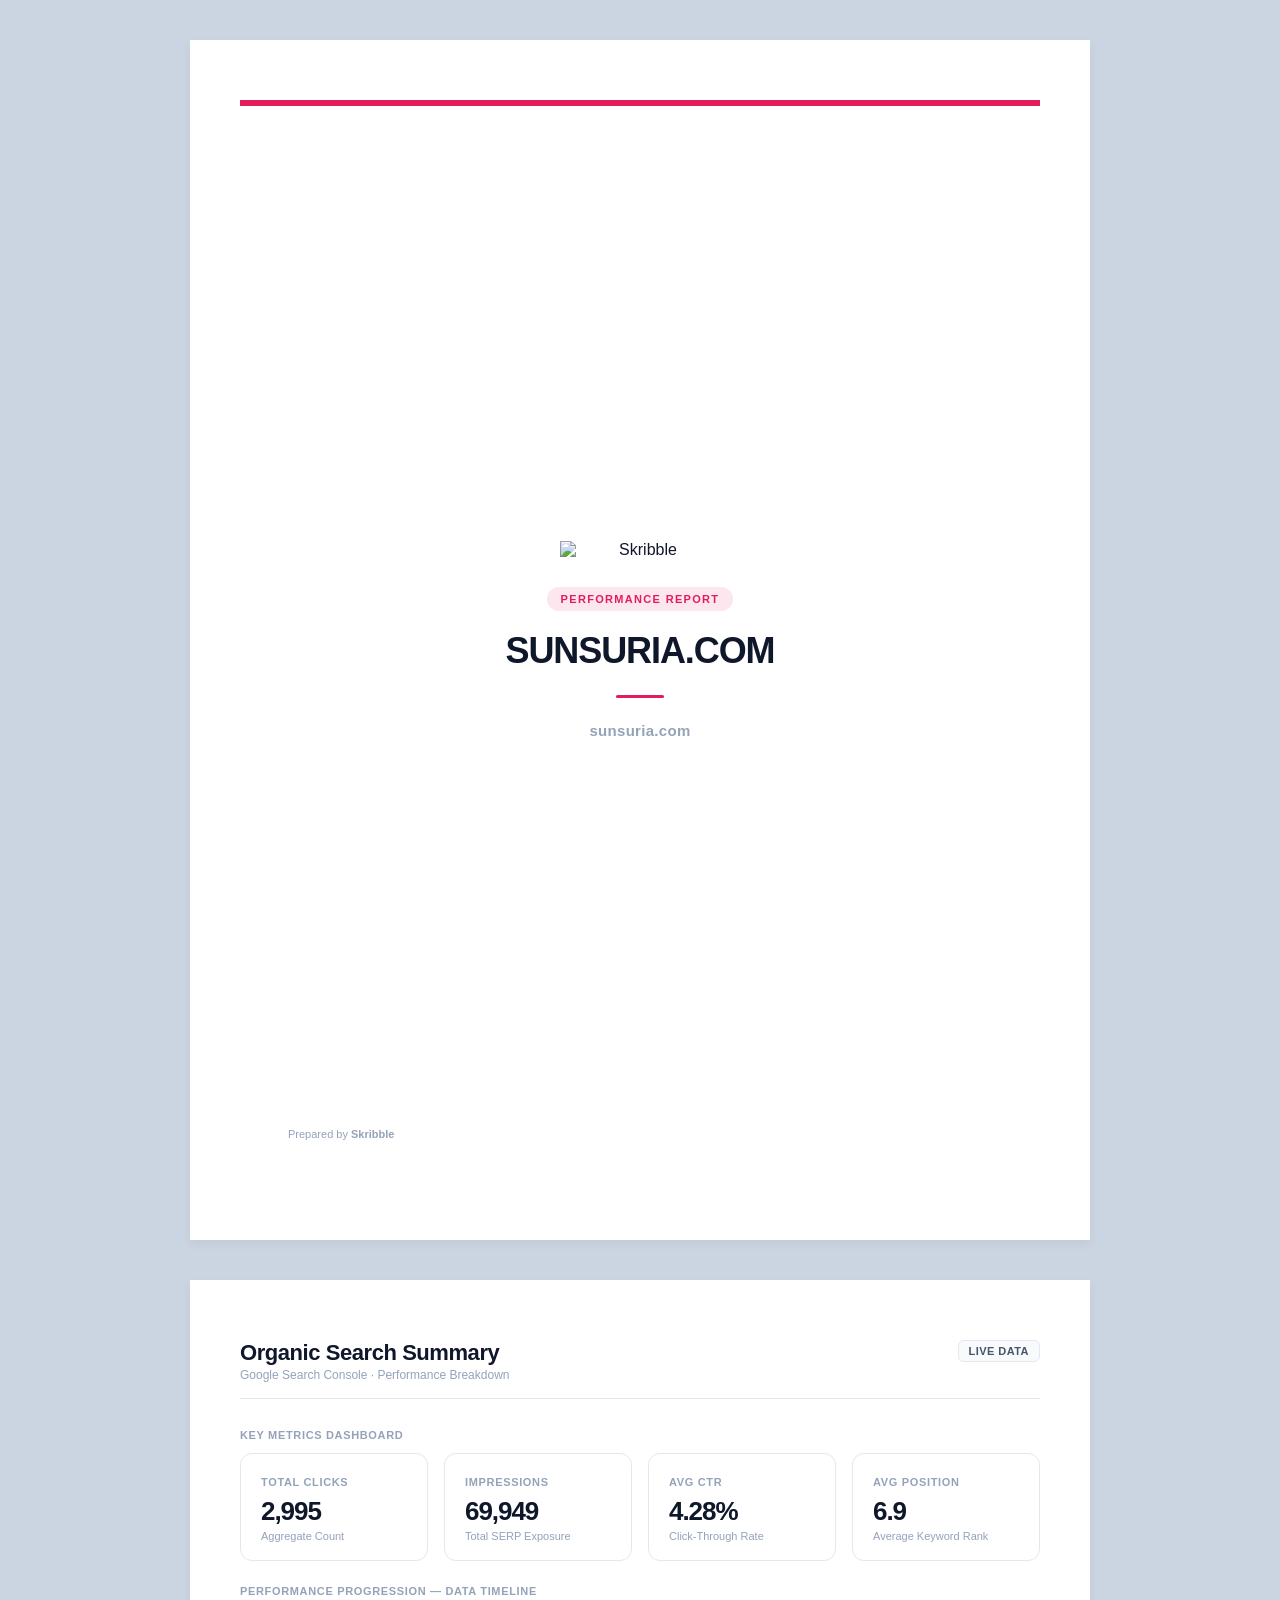
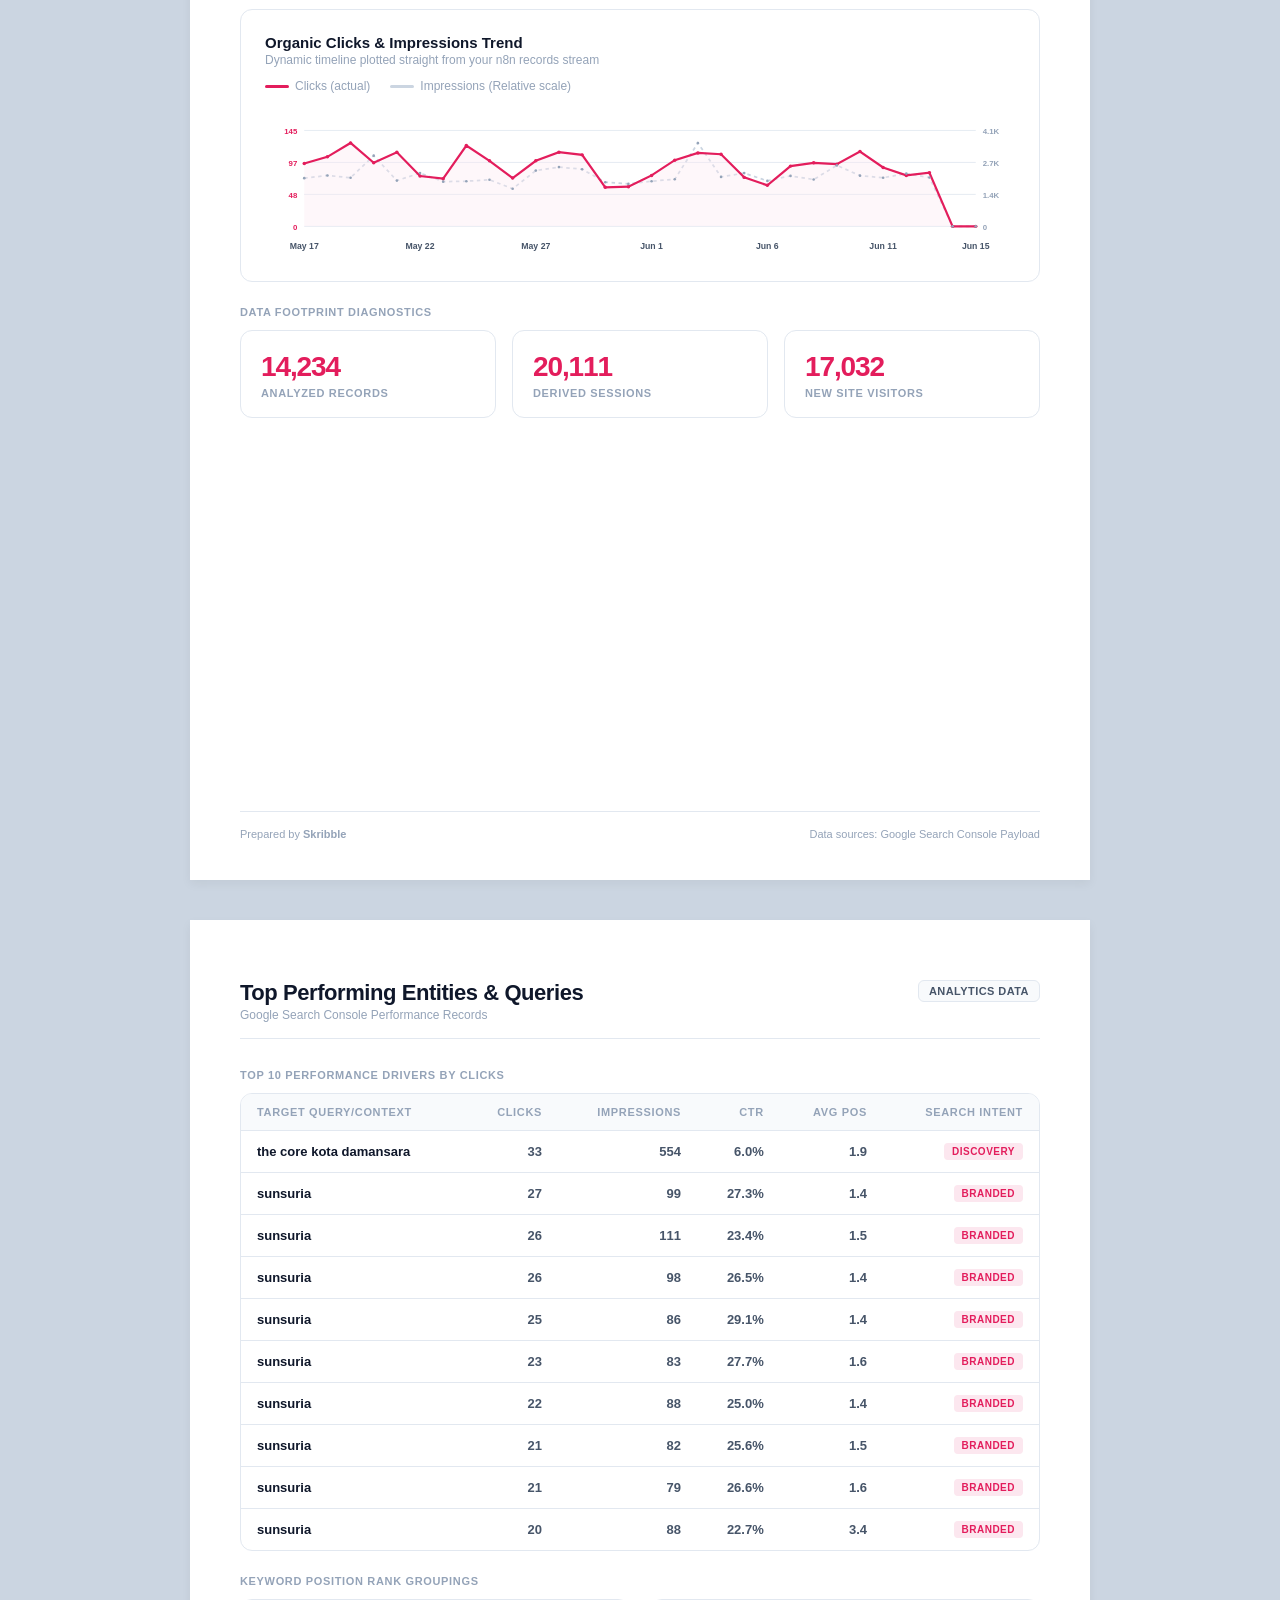
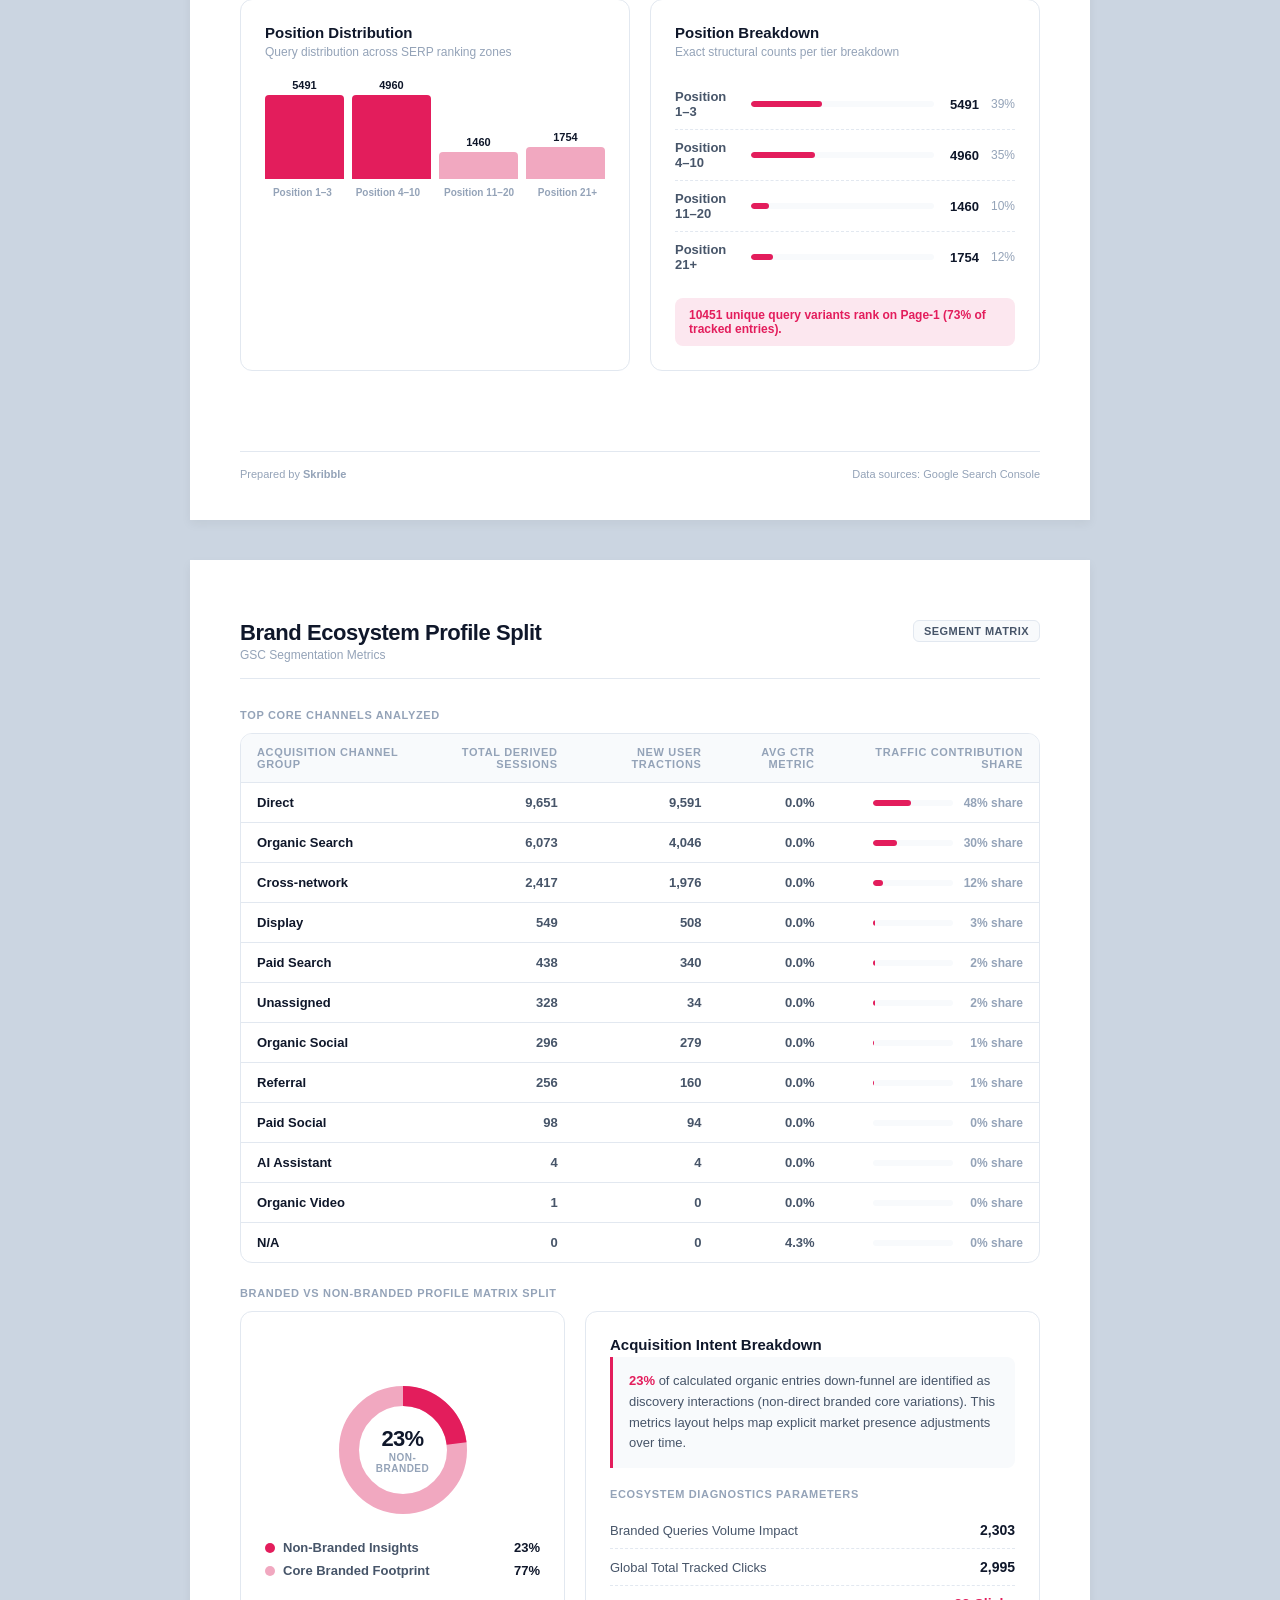
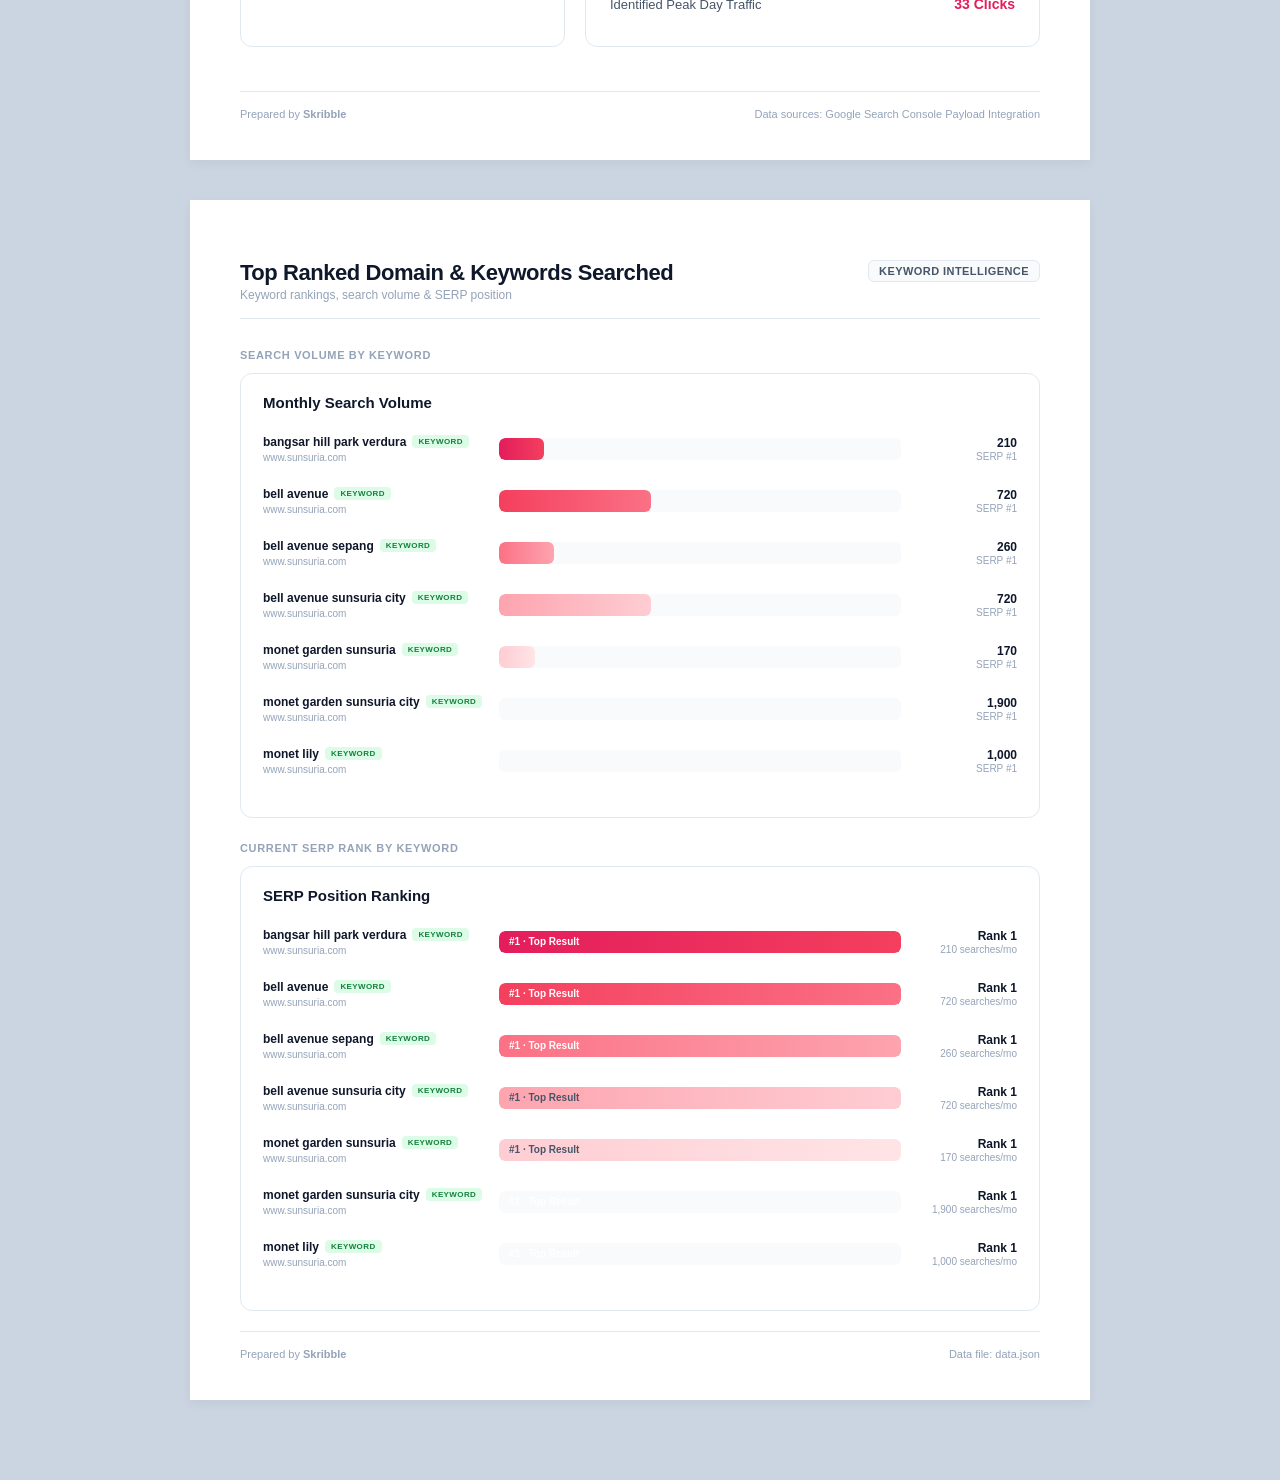
==== commit 78342809: "changed title description & content display" ====
--- a/index.html
+++ b/index.html
@@ -121,7 +121,7 @@
               <th>Impressions</th>
               <th>CTR</th>
               <th>Avg Pos</th>
-              <th>Device/Device Filter</th>
+              <th>Search Intent</th>
             </tr>
           </thead>
           <tbody id="kw-tbody"></tbody>
@@ -245,7 +245,6 @@
       <div class="kw-chart-card">
         <div class="kw-chart-title">
           Monthly Search Volume
-          <span class="kw-badge">Bar width = searches / month</span>
         </div>
         <div class="bar-list-kw" id="vol-chart"></div>
       </div>
@@ -254,7 +253,6 @@
       <div class="kw-chart-card">
         <div class="kw-chart-title">
           SERP Position Ranking
-          <span class="kw-badge">Longer bar = higher position</span>
         </div>
         <div class="bar-list-kw" id="rank-chart"></div>
       </div>
@@ -274,7 +272,6 @@
       if (!res.ok) throw new Error(`HTTP Error Status: ${res.status}`);
       const raw = await res.json();
 
-      // Standardize payload ingestion format (handles array wrappers and plain objects)
       const payload = Array.isArray(raw) ? (raw[0].json || raw[0]) : (raw.json || raw);
       const records = Array.isArray(payload.records) ? payload.records : [];
       const numFmt = n => (n == null || isNaN(n)) ? '0' : Number(n).toLocaleString();
@@ -373,13 +370,18 @@
         kwTbody.innerHTML = '';
         topRecords.forEach(r => {
           const displayCtr = typeof r.ctr === 'number' ? (r.ctr < 1 ? (r.ctr * 100).toFixed(1) + '%' : r.ctr.toFixed(1) + '%') : (r.ctr || "0%");
+          
+          // INTENT TAG GENERATION SYSTEM
+          const isBranded = /sunsuria|sunsu/i.test(String(r.query || ''));
+          const intentLabel = isBranded ? 'Branded' : 'Discovery';
+
           kwTbody.innerHTML += `<tr>
             <td class="kw-name">${r.query || 'N/A'}</td>
             <td>${numFmt(r.clicks)}</td>
             <td>${numFmt(r.impressions)}</td>
             <td>${displayCtr}</td>
             <td>${r.position ? Number(r.position).toFixed(1) : '0.0'}</td>
-            <td><span class="type-badge">${r.device_category || 'Global'}</span></td>
+            <td><span class="type-badge">${intentLabel}</span></td>
           </tr>`;
         });
       }
@@ -524,7 +526,7 @@
             kw,
             i,
             pct,
-            `${numFmt(volume)}/mo`,
+            '', 
             numFmt(volume),
             `SERP #${kw.serp_position_ranking || 'N/A'}`
           );
@@ -538,9 +540,7 @@
         kws.forEach((kw, i) => {
           const rank = Number(kw.serp_position_ranking || 1);
 
-          // Rank #1 should be longest, lower rankings shorter
           const pct = (((maxRank - rank + 1) / maxRank) * 100).toFixed(1);
-
           const lbl = rank === 1 ? '#1 · Top Result' : `#${rank}`;
 
           rankChart.innerHTML += kwRow(
@@ -556,6 +556,7 @@
         volChart.innerHTML = '<p style="color:var(--muted);font-size:12px;padding:20px;">No keyword ranking data found.</p>';
         rankChart.innerHTML = '<p style="color:var(--muted);font-size:12px;padding:20px;">No SERP ranking data found.</p>';
       }
+      
       // 10. REVEAL MATRIX LAYOUT VISIBILITY AFTER SANITIZATION PASS
       document.getElementById('loading').style.display = 'none';
       document.getElementById('report').style.display = 'block';
